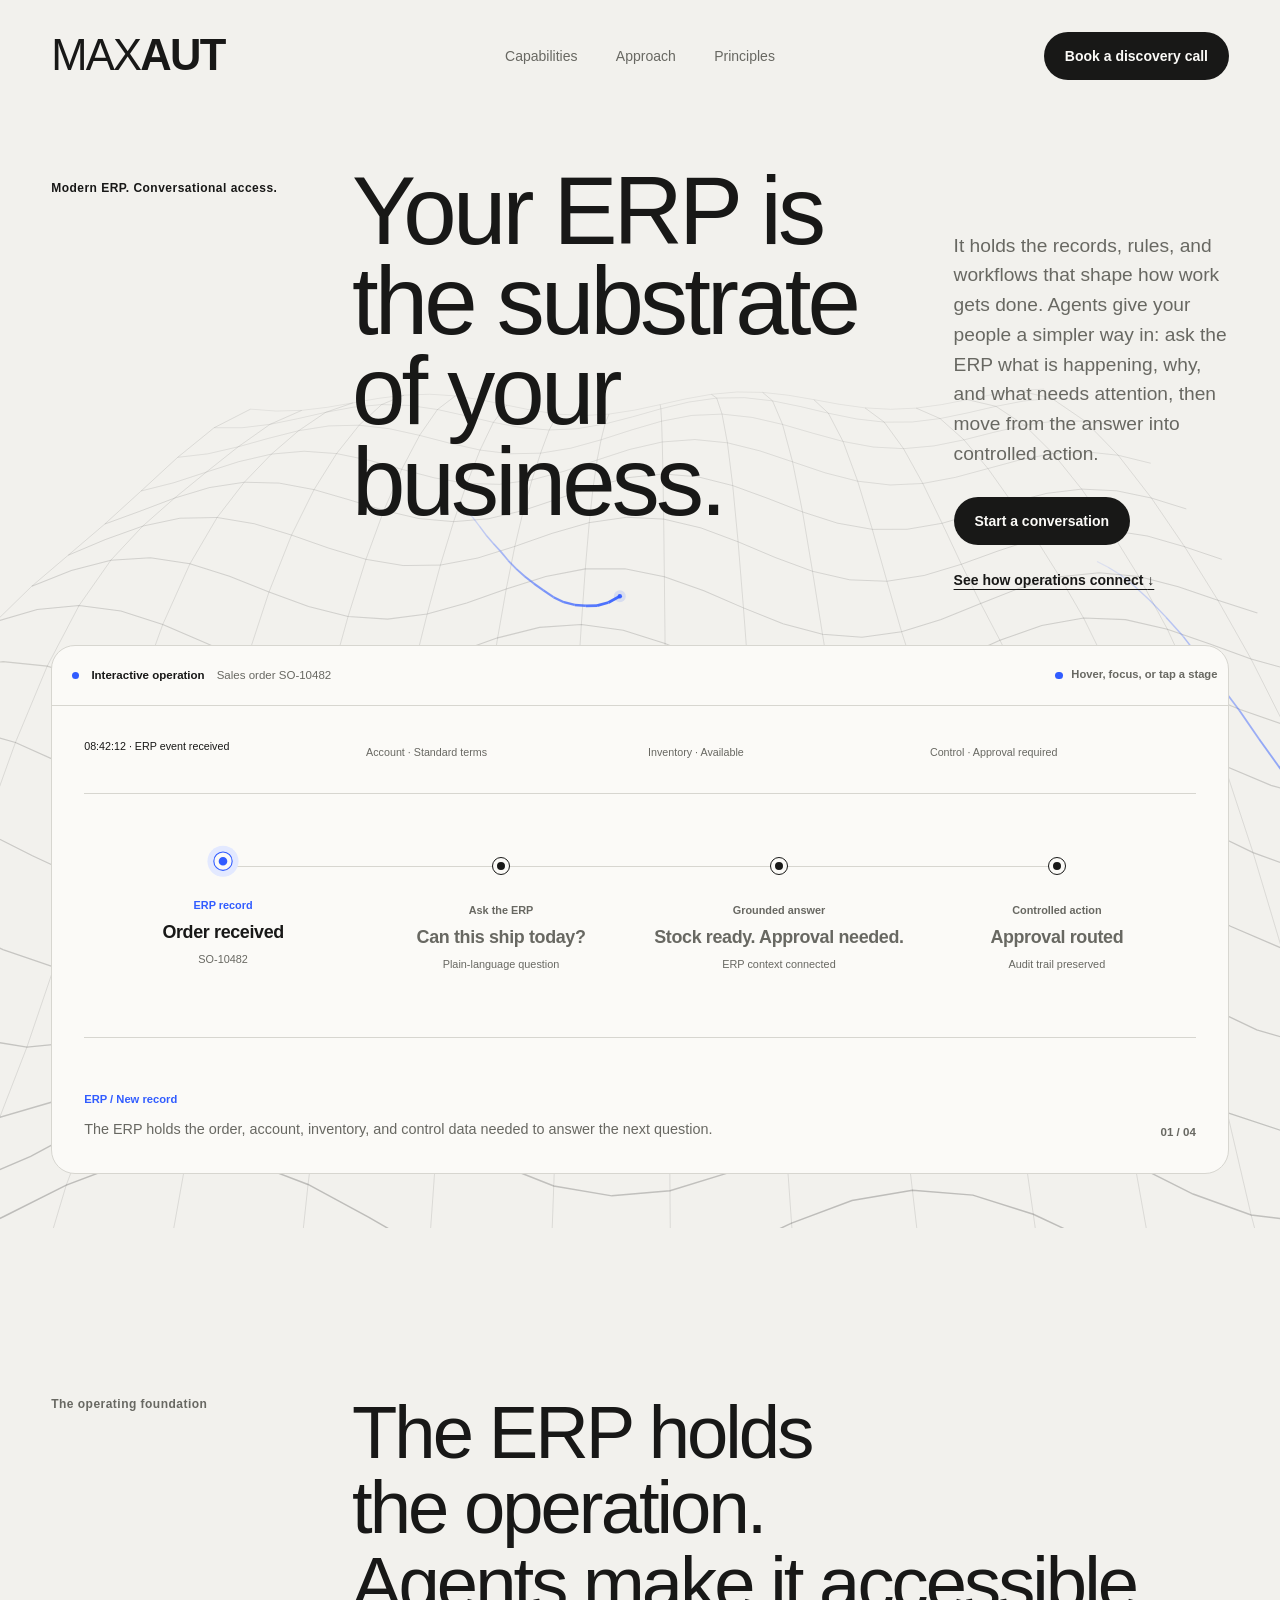
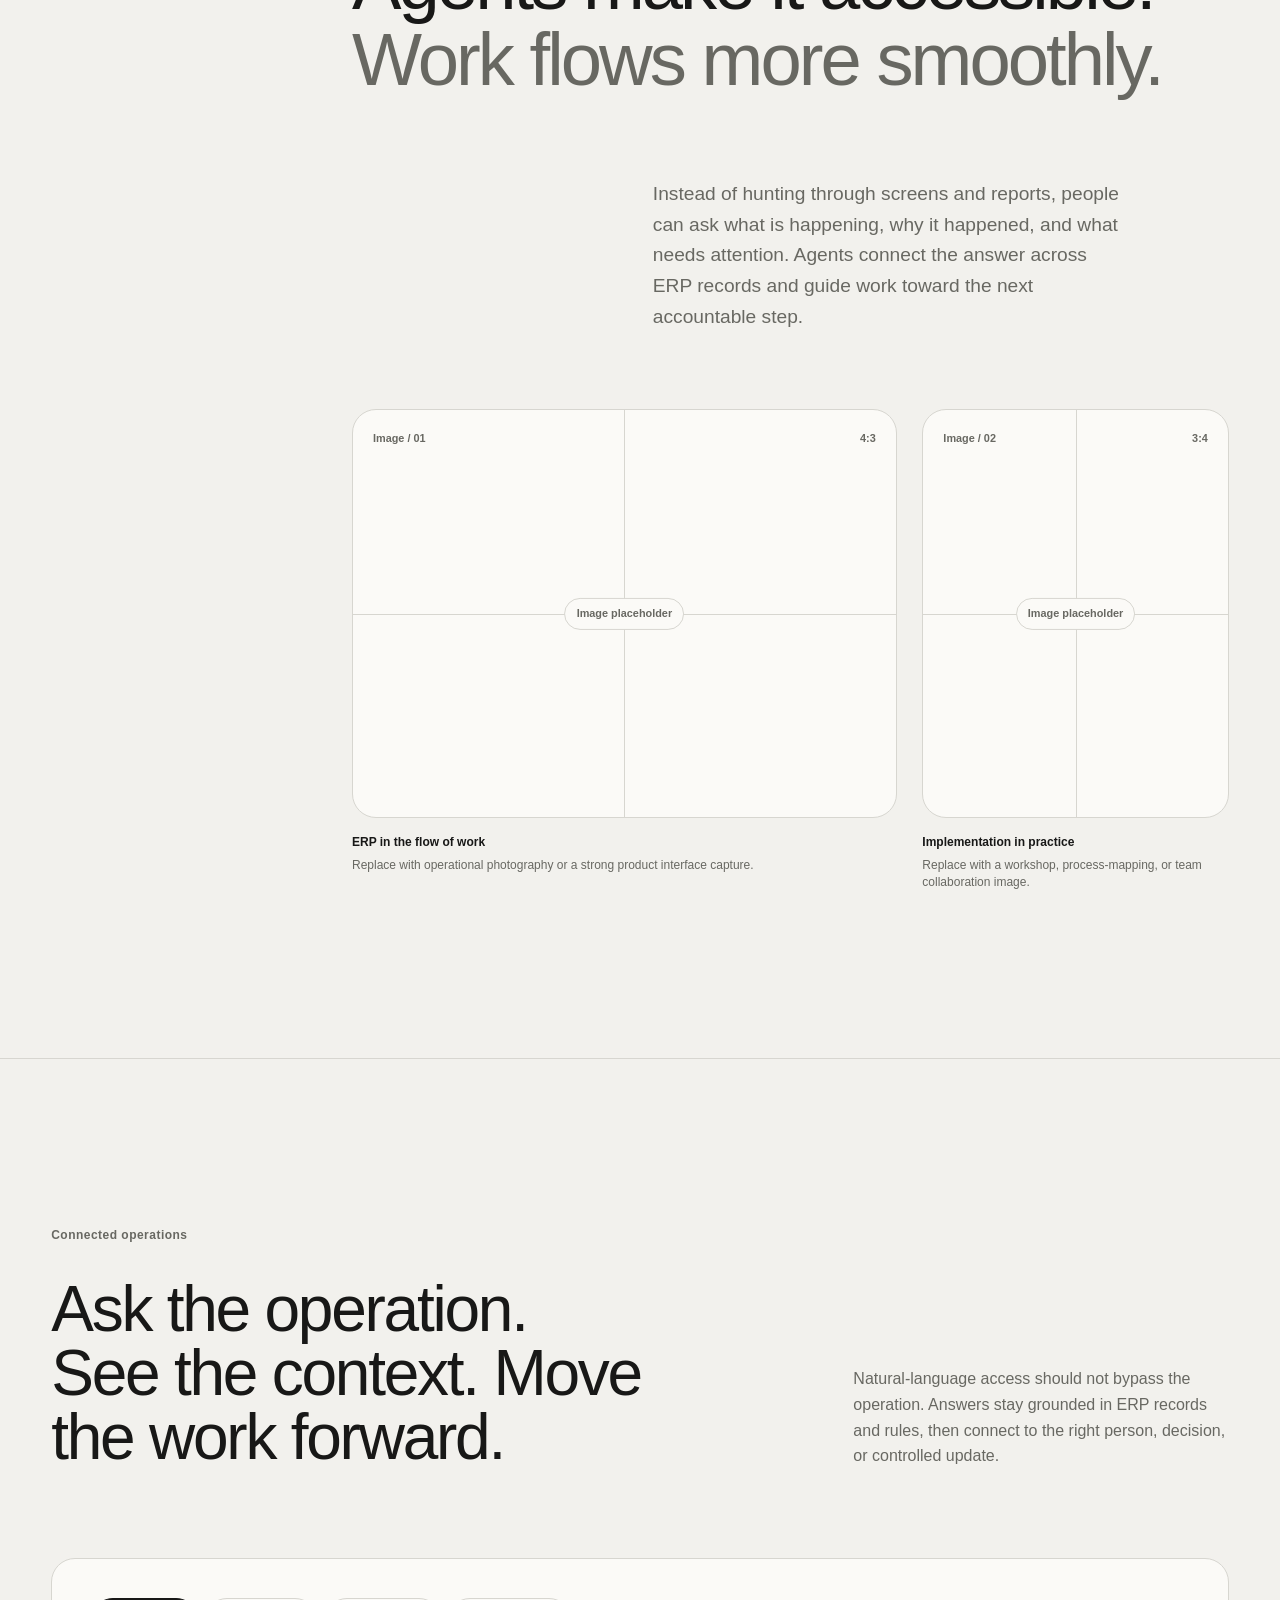
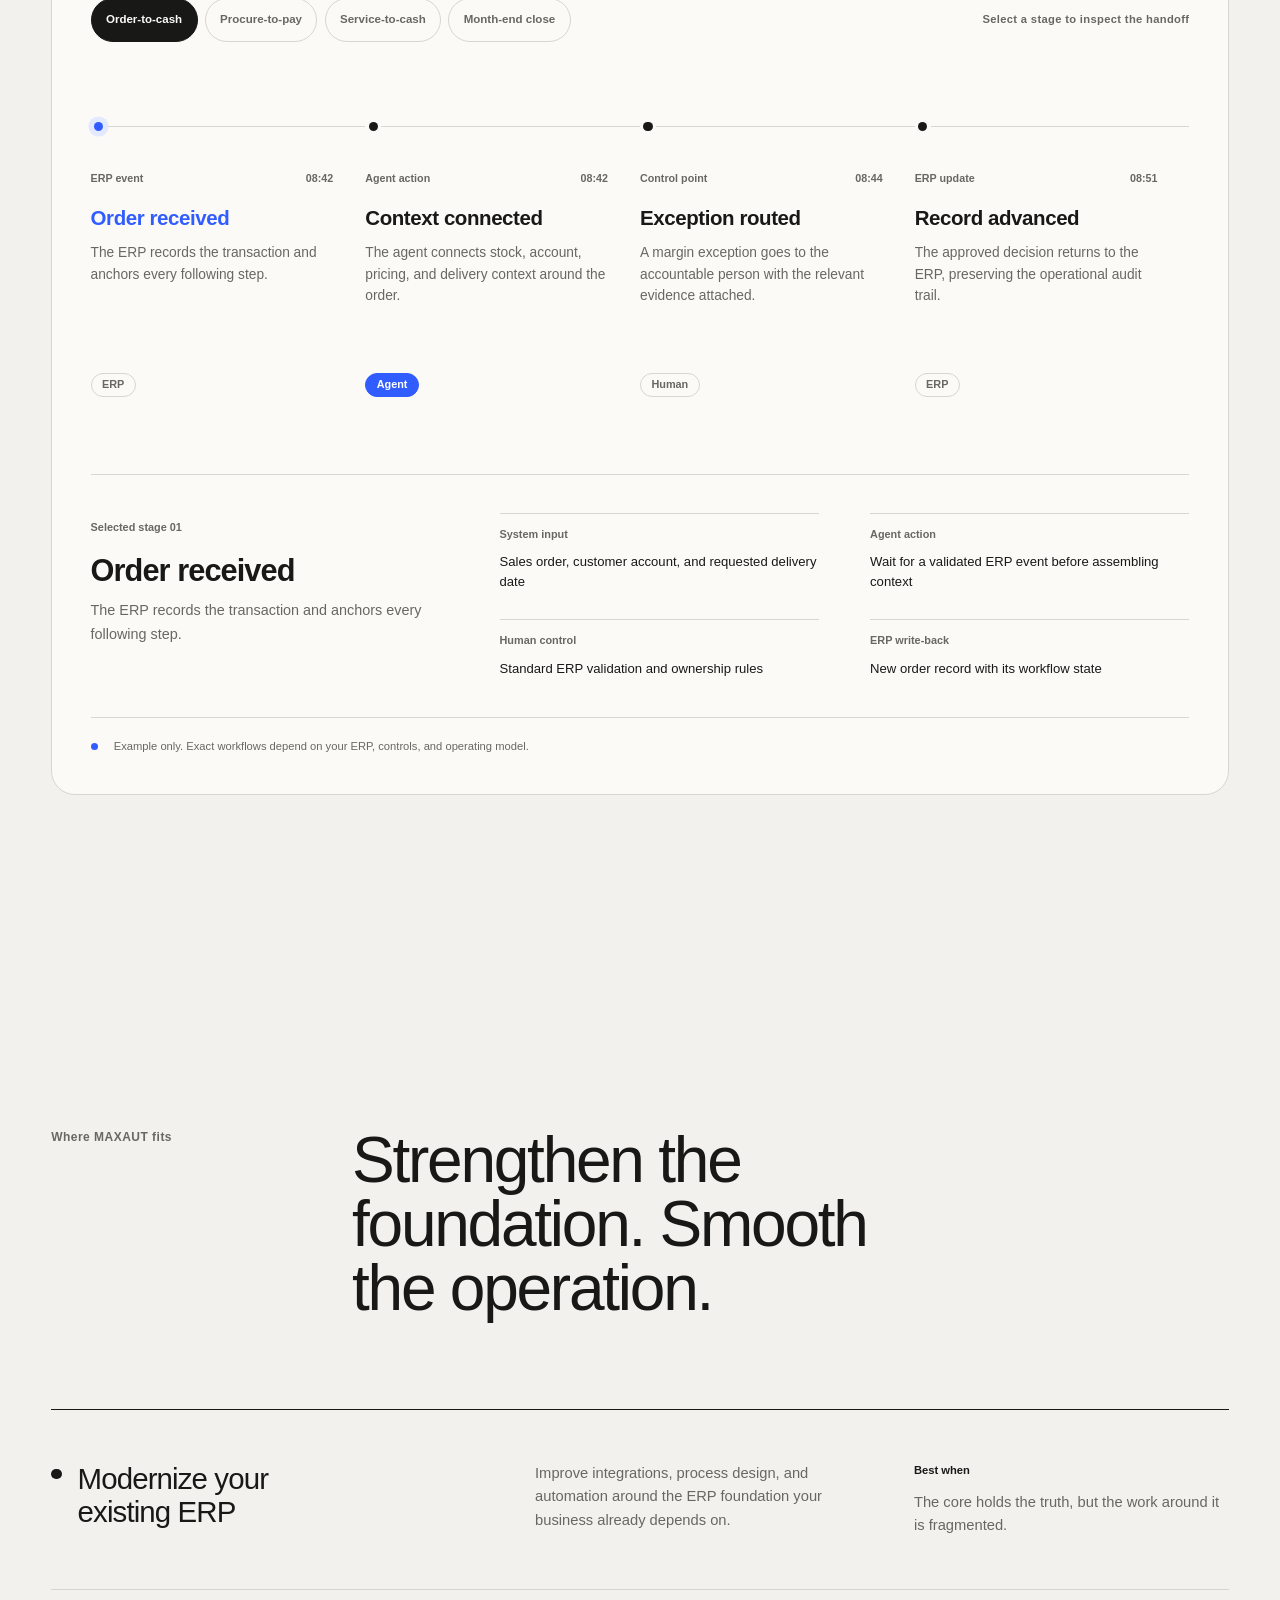
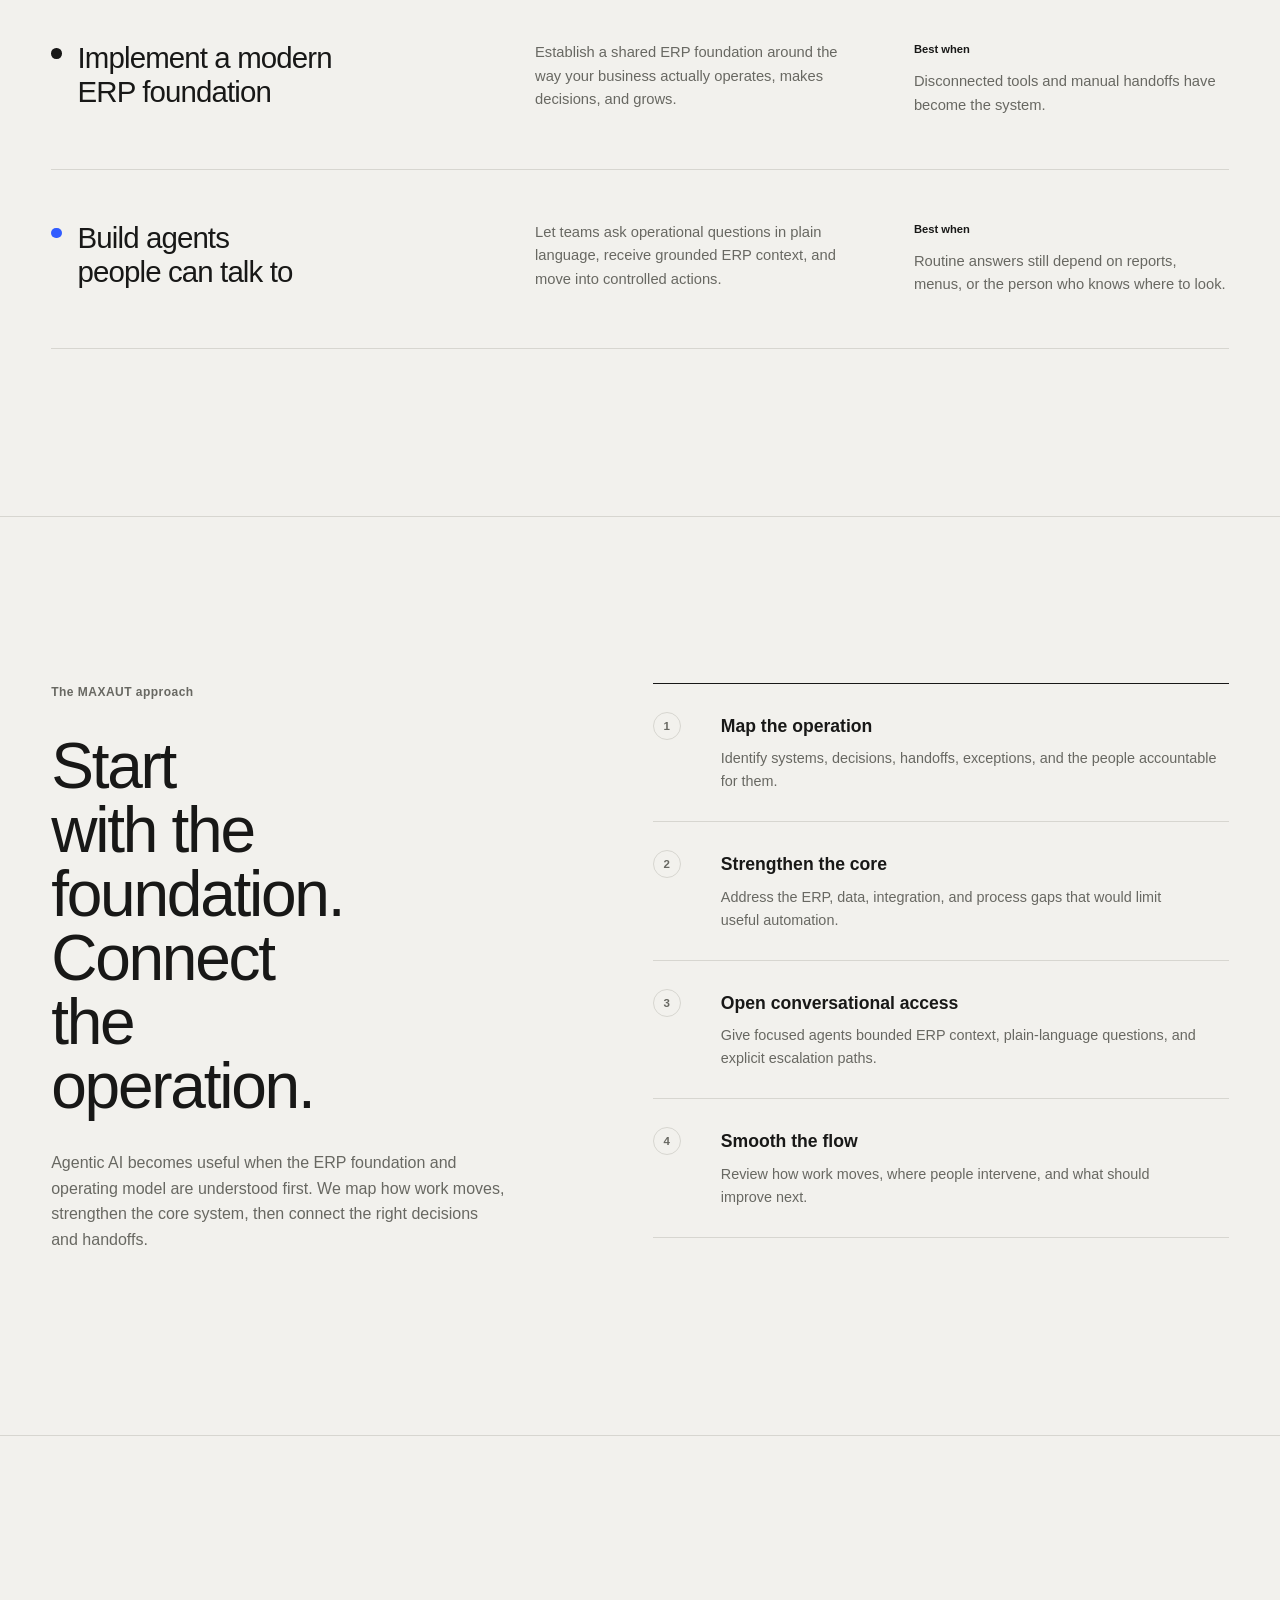
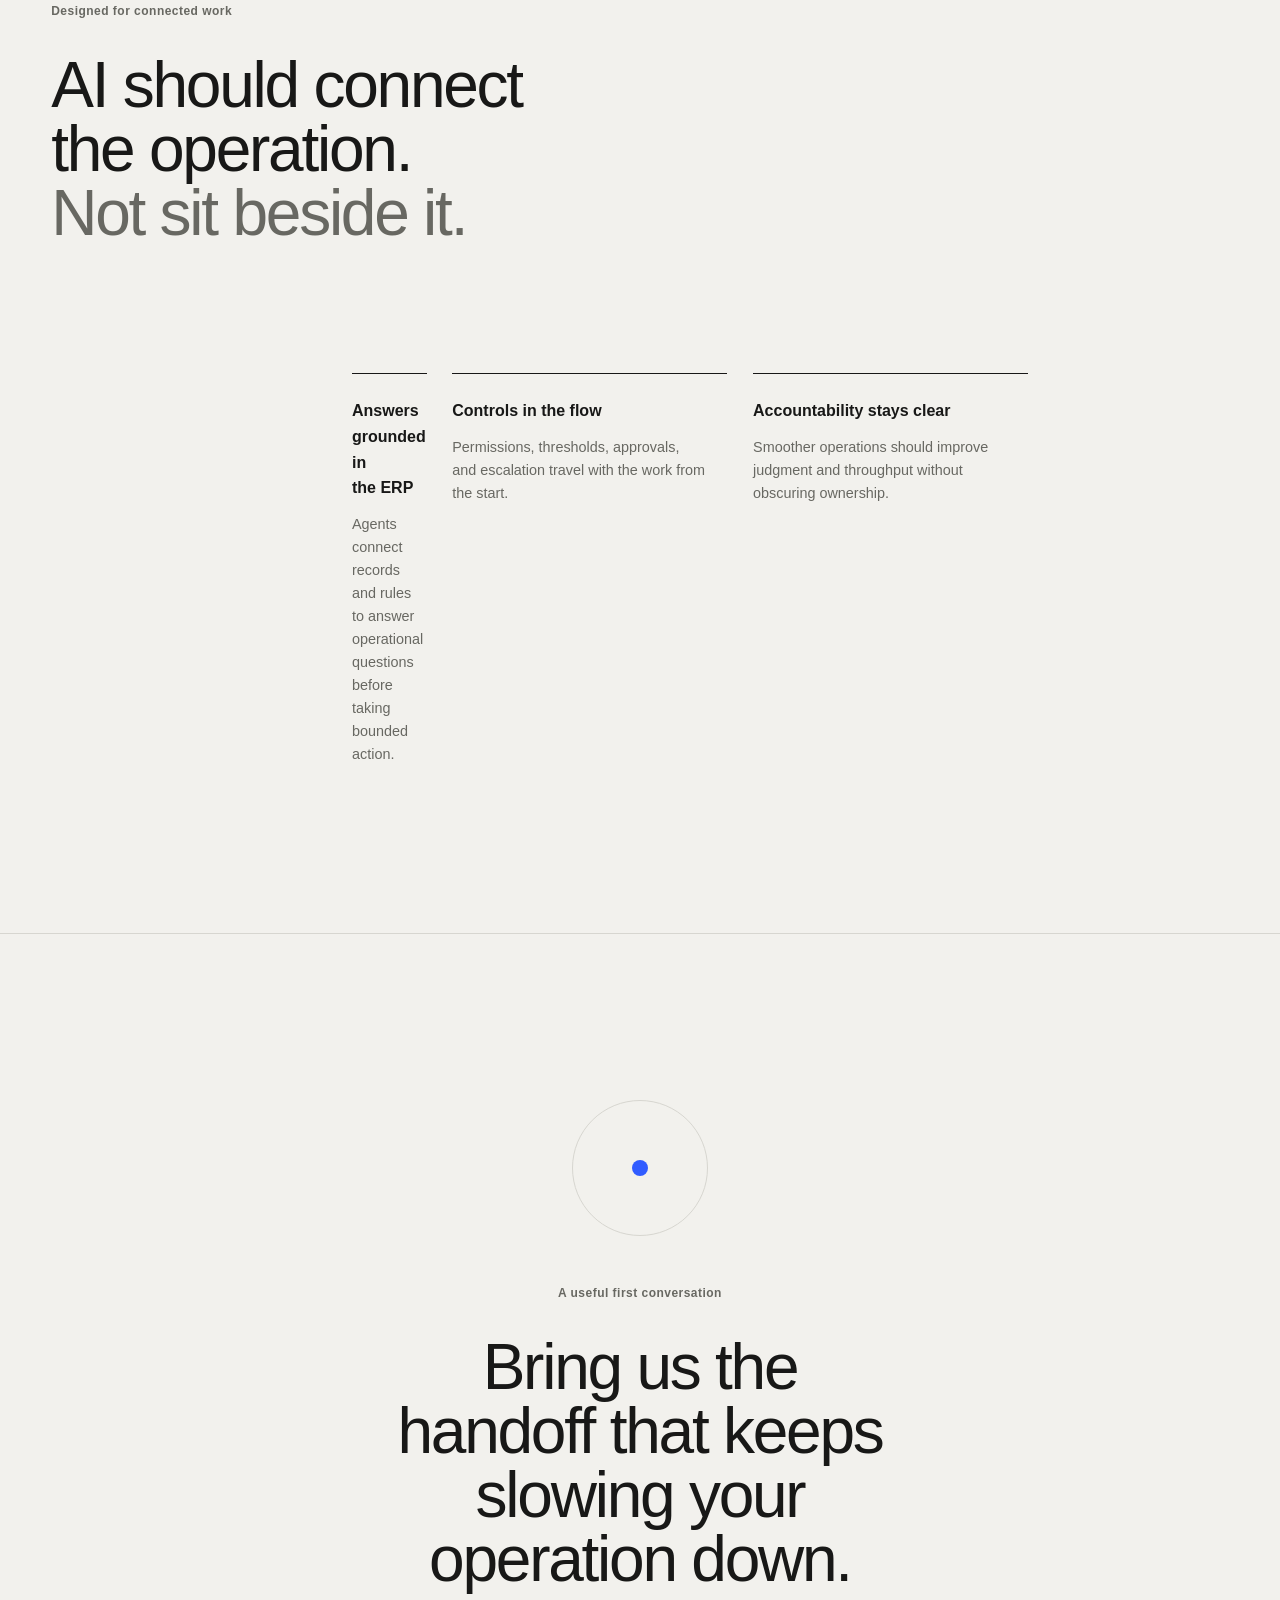
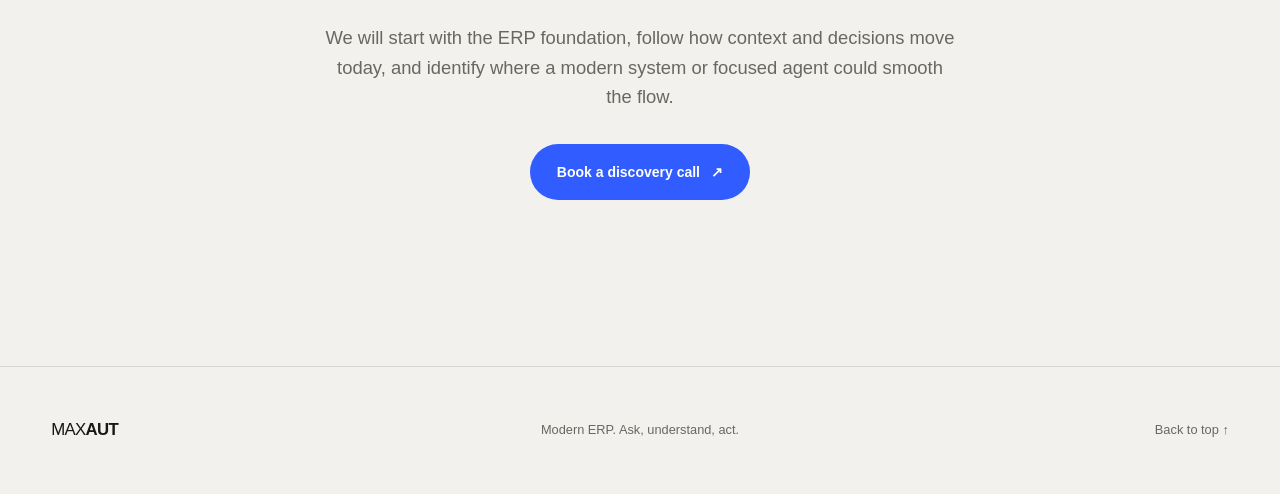
==== index.html @ 52d50121 "First parse at webpage" ====
<!DOCTYPE html>
<html lang="en">
<head>
  <meta charset="utf-8">
  <meta name="viewport" content="width=device-width, initial-scale=1">
  <meta name="description" content="MAXAUT helps SMEs strengthen ERP foundations and use agentic AI to ask questions, access grounded information, and smooth operational handoffs.">
  <meta name="theme-color" content="#f2f1ed">
  <title>MAXAUT | ERP for the agentic age</title>
  <link rel="icon" href="favicon.svg" type="image/svg+xml">
  <link rel="stylesheet" href="styles.css">
  <script src="interactions.js" defer></script>
</head>
<body>
  <!--
    THESIS: ERP is how the business operates; agentic AI connects its records, rules, decisions, and handoffs.
    OWN-WORLD: Matte off-white, soft black, precise rules, and one cobalt signal moving through operational diagrams.
    STORY: MAXAUT strengthens the ERP core, connects operational context with controlled agents, smooths the flow of work, and invites a discovery conversation.
    FIRST VIEWPORT: A direct promise leads into one live order moving from ERP event through agent context, human control, and ERP update.
    FORM: A living operational ledger carries the narrative from proposition to workflow to action; direction seed 5cddfe61.
  -->
  <a class="skip-link" href="#main">Skip to content</a>

  <header class="site-header">
    <a class="wordmark" href="#top" aria-label="MAXAUT home">
      <span>MAX</span><strong>AUT</strong>
    </a>
    <nav class="primary-nav" aria-label="Primary navigation">
      <a href="#capabilities">Capabilities</a>
      <a href="#approach">Approach</a>
      <a href="#principles">Principles</a>
    </nav>
    <a class="button button-dark header-action" href="#contact">Book a discovery call</a>
  </header>

  <main id="main">
    <section class="hero" id="top" aria-labelledby="hero-title">
      <canvas class="hero-waves" data-hero-waves aria-hidden="true"></canvas>
      <div class="hero-copy">
        <p class="hero-context">Modern ERP. Conversational access.</p>
        <h1 id="hero-title">Your ERP is the substrate of your business.</h1>
        <div class="hero-intro">
          <p>It holds the records, rules, and workflows that shape how work gets done. Agents give your people a simpler way in: ask the ERP what is happening, why, and what needs attention, then move from the answer into controlled action.</p>
          <div class="hero-actions">
            <a class="button button-dark" href="#contact">Start a conversation</a>
            <a class="text-link" href="#workflow">See how operations connect <span aria-hidden="true">↓</span></a>
          </div>
        </div>
      </div>

      <div class="operations-demo" data-operations-demo data-active-step="0" role="group" aria-label="Interactive order-to-cash operation">
        <div class="demo-toolbar">
          <div class="demo-identity">
            <span class="live-dot" aria-hidden="true"></span>
            <strong>Interactive operation</strong>
            <span>Sales order SO-10482</span>
          </div>
          <span class="demo-hint"><i aria-hidden="true"></i> Hover, focus, or tap a stage</span>
        </div>

        <div class="demo-field">
          <div class="data-ribbon" aria-hidden="true">
            <span>08:42:12 · ERP event received</span>
            <span>Account · Standard terms</span>
            <span>Inventory · Available</span>
            <span>Control · Approval required</span>
          </div>

          <div class="demo-path">
            <div class="demo-progress-track" aria-hidden="true"><span></span></div>
            <ol class="demo-steps">
              <li class="demo-step is-current" data-demo-step="0">
                <button class="demo-step-button" type="button" data-demo-target="0" aria-pressed="true">
                  <span class="demo-node" aria-hidden="true"></span>
                  <span class="demo-step-copy">
                    <span>ERP record</span>
                    <strong>Order received</strong>
                    <small>SO-10482</small>
                  </span>
                </button>
              </li>
              <li class="demo-step" data-demo-step="1">
                <button class="demo-step-button" type="button" data-demo-target="1" aria-pressed="false">
                  <span class="demo-node" aria-hidden="true"></span>
                  <span class="demo-step-copy">
                    <span>Ask the ERP</span>
                    <strong>Can this ship today?</strong>
                    <small>Plain-language question</small>
                  </span>
                </button>
              </li>
              <li class="demo-step" data-demo-step="2">
                <button class="demo-step-button" type="button" data-demo-target="2" aria-pressed="false">
                  <span class="demo-node" aria-hidden="true"></span>
                  <span class="demo-step-copy">
                    <span>Grounded answer</span>
                    <strong>Stock ready. Approval needed.</strong>
                    <small>ERP context connected</small>
                  </span>
                </button>
              </li>
              <li class="demo-step" data-demo-step="3">
                <button class="demo-step-button" type="button" data-demo-target="3" aria-pressed="false">
                  <span class="demo-node" aria-hidden="true"></span>
                  <span class="demo-step-copy">
                    <span>Controlled action</span>
                    <strong>Approval routed</strong>
                    <small>Audit trail preserved</small>
                  </span>
                </button>
              </li>
            </ol>
          </div>

          <div class="demo-readout" aria-live="off">
            <div>
              <span class="demo-readout-status" data-demo-status>ERP / New record</span>
              <p data-demo-message>The ERP holds the order, account, inventory, and control data needed to answer the next question.</p>
            </div>
            <span class="demo-sequence" data-demo-sequence>01 / 04</span>
          </div>
        </div>
      </div>
    </section>

    <section class="truth-statement" aria-labelledby="truth-title">
      <p class="section-label">The operating foundation</p>
      <h2 id="truth-title">The ERP holds the operation.<br>Agents make it accessible.<br><span>Work flows more smoothly.</span></h2>
      <p>Instead of hunting through screens and reports, people can ask what is happening, why it happened, and what needs attention. Agents connect the answer across ERP records and guide work toward the next accountable step.</p>
    </section>

    <section class="media-section" aria-label="Planned MAXAUT imagery">
      <div class="media-grid">
        <figure class="media-placeholder media-placeholder-wide">
          <div class="placeholder-canvas" role="img" aria-label="Placeholder for photography showing ERP in the flow of work">
            <span class="placeholder-id">Image / 01</span>
            <span class="placeholder-ratio">4:3</span>
            <span class="placeholder-axis" aria-hidden="true"></span>
            <span class="placeholder-center">Image placeholder</span>
          </div>
          <figcaption>
            <strong>ERP in the flow of work</strong>
            <span>Replace with operational photography or a strong product interface capture.</span>
          </figcaption>
        </figure>

        <figure class="media-placeholder media-placeholder-portrait">
          <div class="placeholder-canvas" role="img" aria-label="Placeholder for photography showing a MAXAUT implementation workshop">
            <span class="placeholder-id">Image / 02</span>
            <span class="placeholder-ratio">3:4</span>
            <span class="placeholder-axis" aria-hidden="true"></span>
            <span class="placeholder-center">Image placeholder</span>
          </div>
          <figcaption>
            <strong>Implementation in practice</strong>
            <span>Replace with a workshop, process-mapping, or team collaboration image.</span>
          </figcaption>
        </figure>
      </div>
    </section>

    <section class="workflow-section" id="workflow" aria-labelledby="workflow-title">
      <div class="section-heading split-heading">
        <div>
          <p class="section-label">Connected operations</p>
          <h2 id="workflow-title">Ask the operation. See the context. Move the work forward.</h2>
        </div>
        <p>Natural-language access should not bypass the operation. Answers stay grounded in ERP records and rules, then connect to the right person, decision, or controlled update.</p>
      </div>

      <div class="workflow-board" data-workflow-explorer data-active-step="0">
        <div class="workflow-toolbar">
          <div class="workflow-choice">
            <strong class="workflow-static-title" data-workflow-static-title>Order-to-cash</strong>
            <div class="workflow-tabs" role="tablist" aria-label="Choose a business workflow" data-workflow-tabs hidden>
              <button id="workflow-tab-order" class="workflow-tab" type="button" role="tab" aria-selected="true" aria-controls="workflow-panel" tabindex="0" data-workflow-key="order">Order-to-cash</button>
              <button id="workflow-tab-procure" class="workflow-tab" type="button" role="tab" aria-selected="false" aria-controls="workflow-panel" tabindex="-1" data-workflow-key="procure">Procure-to-pay</button>
              <button id="workflow-tab-service" class="workflow-tab" type="button" role="tab" aria-selected="false" aria-controls="workflow-panel" tabindex="-1" data-workflow-key="service">Service-to-cash</button>
              <button id="workflow-tab-close" class="workflow-tab" type="button" role="tab" aria-selected="false" aria-controls="workflow-panel" tabindex="-1" data-workflow-key="close">Month-end close</button>
            </div>
          </div>
          <span class="workflow-mode">Select a stage to inspect the handoff</span>
        </div>

        <div id="workflow-panel" role="tabpanel" aria-labelledby="workflow-tab-order" data-workflow-panel>
          <ol class="workflow">
            <li class="is-current" data-workflow-step-item>
              <button class="workflow-step" type="button" data-workflow-step="0" aria-pressed="true" disabled>
                <span class="workflow-marker" aria-hidden="true"><span></span></span>
                <span class="workflow-meta"><span data-step-kind>ERP event</span><time data-step-time>08:42</time></span>
                <strong data-step-title>Order received</strong>
                <span class="workflow-summary" data-step-summary>The ERP records the transaction and anchors every following step.</span>
                <span class="workflow-owner" data-step-owner>ERP</span>
              </button>
            </li>
            <li data-workflow-step-item>
              <button class="workflow-step" type="button" data-workflow-step="1" aria-pressed="false" disabled>
                <span class="workflow-marker" aria-hidden="true"><span></span></span>
                <span class="workflow-meta"><span data-step-kind>Agent action</span><time data-step-time>08:42</time></span>
                <strong data-step-title>Context connected</strong>
                <span class="workflow-summary" data-step-summary>The agent connects stock, account, pricing, and delivery context around the order.</span>
                <span class="workflow-owner owner-blue" data-step-owner>Agent</span>
              </button>
            </li>
            <li data-workflow-step-item>
              <button class="workflow-step" type="button" data-workflow-step="2" aria-pressed="false" disabled>
                <span class="workflow-marker" aria-hidden="true"><span></span></span>
                <span class="workflow-meta"><span data-step-kind>Control point</span><time data-step-time>08:44</time></span>
                <strong data-step-title>Exception routed</strong>
                <span class="workflow-summary" data-step-summary>A margin exception goes to the accountable person with the relevant evidence attached.</span>
                <span class="workflow-owner" data-step-owner>Human</span>
              </button>
            </li>
            <li data-workflow-step-item>
              <button class="workflow-step" type="button" data-workflow-step="3" aria-pressed="false" disabled>
                <span class="workflow-marker" aria-hidden="true"><span></span></span>
                <span class="workflow-meta"><span data-step-kind>ERP update</span><time data-step-time>08:51</time></span>
                <strong data-step-title>Record advanced</strong>
                <span class="workflow-summary" data-step-summary>The approved decision returns to the ERP, preserving the operational audit trail.</span>
                <span class="workflow-owner" data-step-owner>ERP</span>
              </button>
            </li>
          </ol>

          <div class="workflow-detail" data-workflow-detail aria-live="polite">
            <div class="workflow-detail-intro">
              <span data-detail-index>Selected stage 01</span>
              <h3 data-detail-title>Order received</h3>
              <p data-detail-summary>The ERP records the transaction and establishes the source data for the flow.</p>
            </div>
            <dl class="workflow-detail-grid">
              <div><dt>System input</dt><dd data-detail-input>Sales order, customer account, and requested delivery date</dd></div>
              <div><dt>Agent action</dt><dd data-detail-agent>Wait for a validated ERP event before assembling context</dd></div>
              <div><dt>Human control</dt><dd data-detail-control>Standard ERP validation and ownership rules</dd></div>
              <div><dt>ERP write-back</dt><dd data-detail-writeback>New order record with its workflow state</dd></div>
            </dl>
          </div>
        </div>

        <div class="workflow-caption">
          <span class="live-dot" aria-hidden="true"></span>
          Example only. Exact workflows depend on your ERP, controls, and operating model.
        </div>
      </div>
    </section>

    <section class="capabilities-section" id="capabilities" aria-labelledby="capabilities-title">
      <div class="section-heading capability-heading">
        <p class="section-label">Where MAXAUT fits</p>
        <h2 id="capabilities-title">Strengthen the foundation. Smooth the operation.</h2>
      </div>

      <div class="capability-list">
        <article class="capability">
          <div class="capability-title">
            <span class="capability-mark" aria-hidden="true"></span>
            <h3>Modernize your existing ERP</h3>
          </div>
          <p>Improve integrations, process design, and automation around the ERP foundation your business already depends on.</p>
          <div class="capability-outcome">
            <span>Best when</span>
            <strong>The core holds the truth, but the work around it is fragmented.</strong>
          </div>
        </article>

        <article class="capability">
          <div class="capability-title">
            <span class="capability-mark" aria-hidden="true"></span>
            <h3>Implement a modern ERP foundation</h3>
          </div>
          <p>Establish a shared ERP foundation around the way your business actually operates, makes decisions, and grows.</p>
          <div class="capability-outcome">
            <span>Best when</span>
            <strong>Disconnected tools and manual handoffs have become the system.</strong>
          </div>
        </article>

        <article class="capability">
          <div class="capability-title">
            <span class="capability-mark capability-mark-blue" aria-hidden="true"></span>
            <h3>Build agents people can talk to</h3>
          </div>
          <p>Let teams ask operational questions in plain language, receive grounded ERP context, and move into controlled actions.</p>
          <div class="capability-outcome">
            <span>Best when</span>
            <strong>Routine answers still depend on reports, menus, or the person who knows where to look.</strong>
          </div>
        </article>
      </div>
    </section>

    <section class="approach-section" id="approach" aria-labelledby="approach-title">
      <div class="approach-intro">
        <p class="section-label">The MAXAUT approach</p>
        <h2 id="approach-title">Start with the foundation. Connect the operation.</h2>
        <p>Agentic AI becomes useful when the ERP foundation and operating model are understood first. We map how work moves, strengthen the core system, then connect the right decisions and handoffs.</p>
      </div>

      <ol class="approach-steps">
        <li>
          <span class="step-number">1</span>
          <div><h3>Map the operation</h3><p>Identify systems, decisions, handoffs, exceptions, and the people accountable for them.</p></div>
        </li>
        <li>
          <span class="step-number">2</span>
          <div><h3>Strengthen the core</h3><p>Address the ERP, data, integration, and process gaps that would limit useful automation.</p></div>
        </li>
        <li>
          <span class="step-number">3</span>
          <div><h3>Open conversational access</h3><p>Give focused agents bounded ERP context, plain-language questions, and explicit escalation paths.</p></div>
        </li>
        <li>
          <span class="step-number">4</span>
          <div><h3>Smooth the flow</h3><p>Review how work moves, where people intervene, and what should improve next.</p></div>
        </li>
      </ol>
    </section>

    <section class="principles-section" id="principles" aria-labelledby="principles-title">
      <p class="section-label">Designed for connected work</p>
      <h2 id="principles-title">AI should connect the operation.<br><span>Not sit beside it.</span></h2>
      <div class="principle-row">
        <article>
          <h3>Answers grounded in the ERP</h3>
          <p>Agents connect records and rules to answer operational questions before taking bounded action.</p>
        </article>
        <article>
          <h3>Controls in the flow</h3>
          <p>Permissions, thresholds, approvals, and escalation travel with the work from the start.</p>
        </article>
        <article>
          <h3>Accountability stays clear</h3>
          <p>Smoother operations should improve judgment and throughput without obscuring ownership.</p>
        </article>
      </div>
    </section>

    <section class="contact-section" id="contact" aria-labelledby="contact-title">
      <div class="contact-signal" aria-hidden="true"><span></span></div>
      <p class="section-label">A useful first conversation</p>
      <h2 id="contact-title">Bring us the handoff that keeps slowing your operation down.</h2>
      <p>We will start with the ERP foundation, follow how context and decisions move today, and identify where a modern system or focused agent could smooth the flow.</p>
      <!-- Replace this placeholder with MAXAUT's confirmed scheduling URL before launch. -->
      <a class="button button-signal" href="mailto:hello@maxaut.example?subject=MAXAUT%20discovery%20call">Book a discovery call <span aria-hidden="true">↗</span></a>
    </section>
  </main>

  <footer class="site-footer">
    <a class="wordmark" href="#top" aria-label="MAXAUT, back to top"><span>MAX</span><strong>AUT</strong></a>
    <p>Modern ERP. Ask, understand, act.</p>
    <a href="#top">Back to top <span aria-hidden="true">↑</span></a>
  </footer>
</body>
</html>
---- styles.css ----
:root {
  color-scheme: light;
  --paper: #f2f1ed;
  --surface: #fbfaf7;
  --ink: #181817;
  --quiet-ink: #686862;
  --rule: #d7d6d0;
  --blue: #315cff;
  --blue-dark: #173cc8;
  --blue-soft: #e3e9ff;
  --page-gutter: clamp(1.25rem, 4vw, 4rem);
  --section-space: clamp(6rem, 13vw, 12rem);
  --container: 90rem;
  --panel-radius: 1.5rem;
  --ease-out: cubic-bezier(.16, 1, .3, 1);
}

*,
*::before,
*::after {
  box-sizing: border-box;
}

[hidden] {
  display: none !important;
}

html {
  scroll-behavior: smooth;
  background: var(--paper);
}

body {
  margin: 0;
  background: var(--paper);
  color: var(--ink);
  font-family: -apple-system, BlinkMacSystemFont, "Segoe UI", "Helvetica Neue", Arial, sans-serif;
  font-size: 1rem;
  line-height: 1.6;
  text-rendering: optimizeLegibility;
  -webkit-font-smoothing: antialiased;
}

a {
  color: inherit;
}

button,
a {
  -webkit-tap-highlight-color: transparent;
}

h1,
h2,
h3,
p {
  margin-top: 0;
}

h1,
h2,
h3 {
  text-wrap: balance;
}

p {
  text-wrap: pretty;
}

.skip-link {
  position: fixed;
  top: 0.75rem;
  left: 0.75rem;
  z-index: 100;
  padding: 0.75rem 1rem;
  border-radius: 999px;
  background: var(--ink);
  color: var(--surface);
  font-weight: 700;
  text-decoration: none;
  transform: translateY(-180%);
  transition: transform 180ms var(--ease-out);
}

.skip-link:focus {
  transform: translateY(0);
}

:focus-visible {
  outline: 3px solid var(--blue);
  outline-offset: 4px;
}

.site-header,
.site-footer,
main > section {
  width: min(100%, var(--container));
  margin-inline: auto;
  padding-inline: var(--page-gutter);
}

.site-header {
  min-height: 7rem;
  display: grid;
  grid-template-columns: 1fr auto 1fr;
  align-items: center;
  gap: 2rem;
}

.wordmark {
  width: max-content;
  display: inline-flex;
  align-items: baseline;
  font-size: 1.05rem;
  font-weight: 450;
  letter-spacing: -0.04em;
  line-height: 1;
  text-decoration: none;
}

.wordmark strong {
  font-weight: 780;
}

.site-header .wordmark {
  font-size: clamp(2.1rem, 3.4vw, 3.1rem);
}

.primary-nav {
  display: flex;
  gap: clamp(1.5rem, 3vw, 2.75rem);
  font-size: 0.875rem;
}

.primary-nav a,
.site-footer > a:last-child {
  color: var(--quiet-ink);
  text-decoration: none;
  transition: color 160ms ease;
}

.primary-nav a:hover,
.site-footer > a:last-child:hover {
  color: var(--ink);
}

.header-action {
  justify-self: end;
}

.button {
  display: inline-flex;
  width: max-content;
  min-height: 3rem;
  align-items: center;
  justify-content: center;
  gap: 0.7rem;
  padding: 0.75rem 1.3rem;
  border-radius: 999px;
  font-size: 0.875rem;
  font-weight: 650;
  line-height: 1;
  text-decoration: none;
  transition: background-color 180ms ease, color 180ms ease, transform 300ms var(--ease-out);
}

.button-dark {
  background: var(--ink);
  color: var(--surface);
}

.button-dark:hover {
  background: #353532;
}

.button-signal {
  min-height: 3.5rem;
  padding-inline: 1.65rem;
  background: var(--blue);
  color: #fff;
}

.button-signal:hover {
  background: var(--blue-dark);
}

.hero {
  position: relative;
  isolation: isolate;
  min-height: calc(100svh - 7rem);
  padding-top: clamp(3rem, 6vh, 5rem);
  padding-bottom: clamp(2rem, 6vh, 5rem);
  display: flex;
  flex-direction: column;
  justify-content: space-between;
  gap: clamp(3rem, 6vh, 5rem);
  overflow: visible;
}

.hero-waves {
  position: absolute;
  z-index: 0;
  top: 0;
  bottom: 0;
  left: 50%;
  width: 100vw;
  height: 100%;
  pointer-events: none;
  transform: translateX(-50%);
}

.hero-copy,
.operations-demo {
  position: relative;
  z-index: 1;
}

.hero-copy {
  display: grid;
  grid-template-columns: repeat(12, 1fr);
  column-gap: clamp(1rem, 2vw, 2rem);
}

.hero-context,
.section-label {
  font-size: 0.75rem;
  font-weight: 680;
  letter-spacing: 0.04em;
}

.hero-context {
  grid-column: 1 / 4;
  padding-top: 0.8rem;
}

.hero h1 {
  grid-column: 4 / 10;
  max-width: 11ch;
  margin-bottom: clamp(2rem, 5vw, 4rem);
  font-size: clamp(3.25rem, 8.5vw, 6rem);
  font-weight: 520;
  letter-spacing: -0.04em;
  line-height: 0.94;
}

.hero-intro {
  grid-column: 10 / -1;
  align-self: end;
}

.hero-intro > p {
  max-width: 39rem;
  margin-bottom: 1.75rem;
  color: var(--quiet-ink);
  font-size: clamp(1.05rem, 1.5vw, 1.25rem);
  line-height: 1.55;
}

.hero-actions {
  display: flex;
  align-items: center;
  gap: 1.5rem;
  flex-wrap: wrap;
}

.text-link {
  font-size: 0.875rem;
  font-weight: 620;
  text-underline-offset: 0.25rem;
  text-decoration-thickness: 1px;
}

.operations-demo {
  --demo-progress: 0;
  overflow: hidden;
  border: 1px solid var(--rule);
  border-radius: var(--panel-radius);
  background: var(--surface);
}

.operations-demo[data-active-step="1"] { --demo-progress: 0.333; }
.operations-demo[data-active-step="2"] { --demo-progress: 0.666; }
.operations-demo[data-active-step="3"] { --demo-progress: 1; }

.demo-toolbar {
  min-height: 3.75rem;
  display: flex;
  align-items: center;
  justify-content: space-between;
  gap: 1rem;
  padding: 0.55rem 0.65rem 0.55rem 1.25rem;
  border-bottom: 1px solid var(--rule);
}

.demo-identity {
  display: flex;
  align-items: center;
  gap: 0.75rem;
}

.demo-identity {
  min-width: 0;
  font-size: 0.72rem;
}

.demo-identity strong {
  font-weight: 680;
}

.demo-identity > span:last-child {
  overflow: hidden;
  color: var(--quiet-ink);
  text-overflow: ellipsis;
  white-space: nowrap;
}

.demo-hint {
  display: inline-flex;
  align-items: center;
  gap: 0.55rem;
  color: var(--quiet-ink);
  font-size: 0.7rem;
  font-weight: 620;
}

.demo-hint i {
  width: 0.45rem;
  height: 0.45rem;
  border-radius: 50%;
  background: var(--blue);
}

.demo-field {
  padding: clamp(1.25rem, 2.5vw, 2.5rem);
}

.data-ribbon {
  display: grid;
  grid-template-columns: repeat(4, 1fr);
  gap: 1rem;
  padding-bottom: clamp(1.5rem, 3vw, 2.5rem);
  border-bottom: 1px solid var(--rule);
  color: var(--quiet-ink);
  font-size: 0.67rem;
  font-variant-numeric: tabular-nums;
}

.data-ribbon span {
  overflow: hidden;
  text-overflow: ellipsis;
  white-space: nowrap;
  transform: translateY(0.35rem);
  transition: color 300ms ease, transform 500ms var(--ease-out);
}

.operations-demo[data-active-step="0"] .data-ribbon span:nth-child(1),
.operations-demo[data-active-step="1"] .data-ribbon span:nth-child(-n+3),
.operations-demo[data-active-step="2"] .data-ribbon span,
.operations-demo[data-active-step="3"] .data-ribbon span {
  color: var(--ink);
  transform: translateY(0);
}

.demo-path {
  position: relative;
  margin-block: clamp(2.75rem, 5vw, 4.5rem);
}

.demo-progress-track {
  position: absolute;
  top: 0.48rem;
  right: 12.5%;
  left: 12.5%;
  height: 1px;
  background: var(--rule);
}

.demo-progress-track span {
  position: absolute;
  inset: -1px 0 auto;
  height: 3px;
  background: var(--blue);
  transform: scaleX(var(--demo-progress));
  transform-origin: left center;
  transition: transform 700ms var(--ease-out);
}

.demo-steps {
  position: relative;
  display: grid;
  grid-template-columns: repeat(4, minmax(0, 1fr));
  margin: 0;
  padding: 0;
  list-style: none;
}

.demo-step {
  min-width: 0;
  text-align: center;
  transition: transform 500ms var(--ease-out);
}

.demo-step-button {
  width: 100%;
  display: block;
  padding: 0;
  border: 0;
  border-radius: 0.65rem;
  background: transparent;
  color: inherit;
  font: inherit;
  text-align: inherit;
  cursor: pointer;
}

.demo-step.is-current {
  transform: translateY(-0.3rem);
}

.demo-node {
  position: relative;
  z-index: 2;
  width: 1rem;
  height: 1rem;
  display: block;
  margin-inline: auto;
  border: 0.25rem solid var(--surface);
  border-radius: 50%;
  background: var(--ink);
  outline: 1px solid var(--ink);
  transition: background-color 220ms ease, box-shadow 350ms ease, transform 450ms var(--ease-out);
}

.demo-step.is-current .demo-node {
  background: var(--blue);
  box-shadow: 0 0 0 0.4rem var(--blue-soft);
  outline-color: var(--blue);
  transform: scale(1.08);
}

.demo-step-copy {
  display: grid;
  gap: 0.45rem;
  margin-top: 1.75rem;
  padding-inline: 0.75rem;
}

.demo-step-copy > span,
.demo-step-copy small {
  color: var(--quiet-ink);
  font-size: 0.68rem;
}

.demo-step-copy > span {
  font-weight: 680;
}

.demo-step-copy strong {
  overflow-wrap: anywhere;
  color: var(--quiet-ink);
  font-size: clamp(0.95rem, 1.4vw, 1.2rem);
  letter-spacing: -0.02em;
  line-height: 1.2;
  transition: color 220ms ease;
}

.demo-step.is-current .demo-step-copy strong {
  color: var(--ink);
}

.demo-step.is-current .demo-step-copy > span {
  color: var(--blue);
}

.demo-readout {
  display: grid;
  grid-template-columns: minmax(0, 1fr) auto;
  gap: 2rem;
  align-items: end;
  min-height: 6.5rem;
  padding-top: 1.5rem;
  border-top: 1px solid var(--rule);
}

.demo-readout-status {
  color: var(--blue);
  font-size: 0.7rem;
  font-weight: 700;
}

.demo-readout p {
  max-width: 55rem;
  margin: 0.45rem 0 0;
  color: var(--quiet-ink);
  font-size: 0.9rem;
}

.demo-sequence {
  color: var(--quiet-ink);
  font-size: 0.72rem;
  font-variant-numeric: tabular-nums;
  font-weight: 680;
}

.truth-statement,
.media-section,
.workflow-section,
.capabilities-section,
.approach-section,
.principles-section,
.contact-section {
  padding-top: var(--section-space);
  padding-bottom: var(--section-space);
}

.truth-statement {
  display: grid;
  grid-template-columns: repeat(12, 1fr);
  gap: clamp(1rem, 2vw, 2rem);
}

.truth-statement {
  padding-bottom: clamp(3rem, 6vw, 6rem);
}

.section-label {
  margin-bottom: 2rem;
  color: var(--quiet-ink);
}

.truth-statement > .section-label {
  grid-column: 1 / 4;
}

.truth-statement h2 {
  grid-column: 4 / -1;
  margin-bottom: 3.5rem;
  font-size: clamp(2.5rem, 5.8vw, 5.25rem);
  font-weight: 510;
  letter-spacing: -0.04em;
  line-height: 1.02;
}

.truth-statement h2 span,
.principles-section h2 span {
  color: var(--quiet-ink);
}

.truth-statement > p:last-child {
  grid-column: 7 / 12;
  max-width: 40rem;
  margin-bottom: 0;
  color: var(--quiet-ink);
  font-size: clamp(1rem, 1.5vw, 1.2rem);
}

.media-section {
  display: grid;
  grid-template-columns: repeat(12, 1fr);
  gap: clamp(1rem, 2vw, 2rem);
  padding-top: 0;
}

.media-grid {
  grid-column: 4 / -1;
  display: grid;
  grid-template-columns: minmax(0, 16fr) minmax(0, 9fr);
  gap: clamp(1rem, 2vw, 2rem);
  align-items: start;
}

.media-placeholder {
  min-width: 0;
  margin: 0;
}

.placeholder-canvas {
  position: relative;
  overflow: hidden;
  border: 1px solid var(--rule);
  border-radius: var(--panel-radius);
  background: var(--surface);
  color: var(--quiet-ink);
}

.media-placeholder-wide .placeholder-canvas {
  aspect-ratio: 4 / 3;
}

.media-placeholder-portrait .placeholder-canvas {
  aspect-ratio: 3 / 4;
}

.placeholder-id,
.placeholder-ratio,
.placeholder-center {
  position: absolute;
  z-index: 2;
  font-size: 0.68rem;
  font-weight: 650;
}

.placeholder-id {
  top: 1.25rem;
  left: 1.25rem;
}

.placeholder-ratio {
  top: 1.25rem;
  right: 1.25rem;
}

.placeholder-center {
  top: 50%;
  left: 50%;
  padding: 0.4rem 0.7rem;
  border: 1px solid var(--rule);
  border-radius: 999px;
  background: var(--surface);
  transform: translate(-50%, -50%);
  white-space: nowrap;
}

.placeholder-axis::before,
.placeholder-axis::after {
  content: "";
  position: absolute;
  background: var(--rule);
}

.placeholder-axis::before {
  top: 50%;
  right: 0;
  left: 0;
  height: 1px;
}

.placeholder-axis::after {
  top: 0;
  bottom: 0;
  left: 50%;
  width: 1px;
}

.media-placeholder figcaption {
  display: grid;
  grid-template-columns: 1fr;
  gap: 0.35rem;
  padding-top: 1rem;
  font-size: 0.75rem;
  line-height: 1.45;
}

.media-placeholder figcaption strong {
  font-weight: 680;
}

.media-placeholder figcaption span {
  max-width: 34rem;
  color: var(--quiet-ink);
}

.workflow-section {
  border-top: 1px solid var(--rule);
}

.section-heading {
  margin-bottom: clamp(3.5rem, 7vw, 6rem);
}

.split-heading {
  display: grid;
  grid-template-columns: repeat(12, 1fr);
  align-items: end;
  gap: clamp(1rem, 2vw, 2rem);
}

.split-heading > div {
  grid-column: 1 / 8;
}

.split-heading h2,
.capability-heading h2,
.approach-intro h2,
.principles-section h2,
.contact-section h2 {
  margin-bottom: 0;
  font-size: clamp(2.5rem, 5vw, 4.5rem);
  font-weight: 520;
  letter-spacing: -0.035em;
  line-height: 1;
}

.split-heading > p {
  grid-column: 9 / -1;
  max-width: 30rem;
  margin-bottom: 0;
  color: var(--quiet-ink);
}

.workflow-board {
  padding: clamp(1.5rem, 3vw, 2.5rem);
  border: 1px solid var(--rule);
  border-radius: var(--panel-radius);
  background: var(--surface);
}

.workflow-toolbar,
.workflow-caption {
  display: flex;
  align-items: center;
  justify-content: space-between;
  gap: 1rem;
  color: var(--quiet-ink);
  font-size: 0.7rem;
  font-weight: 650;
  letter-spacing: 0.03em;
}

.workflow-toolbar {
  align-items: flex-start;
}

.workflow-choice {
  min-width: 0;
}

.workflow-static-title {
  color: var(--ink);
  font-size: 0.82rem;
}

.workflow-tabs {
  display: flex;
  gap: 0.45rem;
  flex-wrap: wrap;
}

.workflow-tab {
  min-height: 2.75rem;
  padding: 0.65rem 0.9rem;
  border: 1px solid var(--rule);
  border-radius: 999px;
  background: transparent;
  color: var(--quiet-ink);
  font: inherit;
  font-size: 0.72rem;
  font-weight: 650;
  cursor: pointer;
  transition: background-color 180ms ease, border-color 180ms ease, color 180ms ease, transform 180ms var(--ease-out);
}

.workflow-tab:hover {
  border-color: var(--ink);
  color: var(--ink);
}

.workflow-tab:active {
  transform: scale(0.98);
}

.workflow-tab[aria-selected="true"] {
  border-color: var(--ink);
  background: var(--ink);
  color: var(--surface);
}

.workflow-mode {
  padding-top: 0.85rem;
  text-align: right;
}

.workflow {
  display: grid;
  grid-template-columns: repeat(4, 1fr);
  margin: clamp(3rem, 6vw, 5rem) 0;
  padding: 0;
  list-style: none;
}

.workflow li {
  position: relative;
  min-width: 0;
  padding-right: clamp(1rem, 2.5vw, 2.5rem);
}

.workflow-step {
  width: 100%;
  display: block;
  padding: 0;
  border: 0;
  background: transparent;
  color: inherit;
  font: inherit;
  text-align: left;
  cursor: pointer;
}

.workflow-step:disabled {
  cursor: default;
}

.workflow li::before {
  content: "";
  position: absolute;
  top: 0.47rem;
  right: 0;
  left: 0;
  height: 1px;
  background: var(--rule);
}

.workflow li.is-complete::before {
  background: var(--blue);
}

.workflow-marker {
  position: relative;
  z-index: 1;
  width: 1rem;
  height: 1rem;
  display: grid;
  place-items: center;
  margin-bottom: 2.25rem;
  border-radius: 50%;
  background: var(--surface);
}

.workflow-marker span {
  width: 0.58rem;
  height: 0.58rem;
  border-radius: 50%;
  background: var(--ink);
}

.workflow li.is-current .workflow-marker span {
  background: var(--blue);
  box-shadow: 0 0 0 0.35rem var(--blue-soft);
}

.workflow-meta {
  min-height: 2.25rem;
  display: flex;
  align-items: flex-start;
  justify-content: space-between;
  gap: 0.5rem;
  color: var(--quiet-ink);
  font-size: 0.67rem;
  font-weight: 650;
}

.workflow-meta time {
  font-variant-numeric: tabular-nums;
}

.workflow-step > strong {
  display: block;
  margin-bottom: 0.7rem;
  font-size: clamp(1.1rem, 1.6vw, 1.35rem);
  letter-spacing: -0.02em;
  line-height: 1.2;
  transition: color 180ms ease;
}

.workflow-summary {
  min-height: 6.5rem;
  display: block;
  margin-bottom: 1.5rem;
  color: var(--quiet-ink);
  font-size: 0.86rem;
  line-height: 1.55;
}

.workflow-owner {
  width: max-content;
  display: inline-flex;
  padding: 0.35rem 0.65rem;
  border: 1px solid var(--rule);
  border-radius: 999px;
  color: var(--quiet-ink);
  font-size: 0.68rem;
  font-weight: 620;
  line-height: 1;
}

.workflow-step:hover > strong,
.workflow li.is-current .workflow-step > strong {
  color: var(--blue);
}

.owner-blue {
  border-color: var(--blue);
  background: var(--blue);
  color: #fff;
}

.workflow-detail {
  display: grid;
  grid-template-columns: minmax(0, 4fr) minmax(0, 8fr);
  gap: clamp(2rem, 5vw, 5rem);
  padding: clamp(1.75rem, 3vw, 2.75rem) 0;
  border-top: 1px solid var(--rule);
  transform: translateY(0);
  transition: transform 300ms var(--ease-out);
}

.workflow-detail.is-changing {
  transform: translateY(0.3rem);
}

.workflow-detail-intro > span,
.workflow-detail-grid dt {
  color: var(--quiet-ink);
  font-size: 0.68rem;
  font-weight: 680;
}

.workflow-detail-intro h3 {
  margin: 1rem 0 0.7rem;
  font-size: clamp(1.4rem, 2.4vw, 2rem);
  letter-spacing: -0.03em;
  line-height: 1.1;
}

.workflow-detail-intro p {
  max-width: 34rem;
  margin-bottom: 0;
  color: var(--quiet-ink);
  font-size: 0.9rem;
}

.workflow-detail-grid {
  display: grid;
  grid-template-columns: repeat(2, minmax(0, 1fr));
  gap: 1.75rem clamp(2rem, 4vw, 4rem);
  margin: 0;
}

.workflow-detail-grid div {
  padding-top: 0.75rem;
  border-top: 1px solid var(--rule);
}

.workflow-detail-grid dd {
  max-width: 30rem;
  margin: 0.55rem 0 0;
  color: var(--ink);
  font-size: 0.82rem;
  line-height: 1.5;
}

.workflow-caption {
  justify-content: flex-start;
  padding-top: 1.25rem;
  border-top: 1px solid var(--rule);
  font-weight: 500;
  letter-spacing: 0;
}

.live-dot {
  width: 0.45rem;
  height: 0.45rem;
  flex: 0 0 auto;
  border-radius: 50%;
  background: var(--blue);
}

.capability-heading {
  display: grid;
  grid-template-columns: repeat(12, 1fr);
  gap: clamp(1rem, 2vw, 2rem);
}

.capability-heading .section-label {
  grid-column: 1 / 4;
}

.capability-heading h2 {
  grid-column: 4 / 11;
}

.capability-list {
  border-top: 1px solid var(--ink);
}

.capability {
  display: grid;
  grid-template-columns: 4fr 3fr 3fr;
  gap: clamp(2rem, 5vw, 5rem);
  align-items: start;
  padding-block: clamp(2rem, 4vw, 3.5rem);
  border-bottom: 1px solid var(--rule);
}

.capability-title {
  display: flex;
  gap: 1rem;
  align-items: flex-start;
}

.capability-title h3 {
  max-width: 21ch;
  margin-bottom: 0;
  font-size: clamp(1.35rem, 2.3vw, 2rem);
  font-weight: 530;
  letter-spacing: -0.03em;
  line-height: 1.15;
}

.capability-mark {
  width: 0.65rem;
  height: 0.65rem;
  flex: 0 0 auto;
  margin-top: 0.45rem;
  border-radius: 50%;
  background: var(--ink);
}

.capability-mark-blue {
  background: var(--blue);
}

.capability > p,
.capability-outcome strong {
  margin-bottom: 0;
  color: var(--quiet-ink);
  font-size: 0.92rem;
  font-weight: 400;
}

.capability-outcome {
  display: grid;
  gap: 0.7rem;
}

.capability-outcome span {
  font-size: 0.7rem;
  font-weight: 700;
}

.approach-section {
  display: grid;
  grid-template-columns: repeat(12, 1fr);
  gap: clamp(3rem, 7vw, 7rem) clamp(1rem, 2vw, 2rem);
  border-top: 1px solid var(--rule);
}

.approach-intro {
  grid-column: 1 / 6;
}

.approach-intro h2 {
  max-width: 9ch;
  margin-bottom: 2rem;
}

.approach-intro > p:last-child {
  max-width: 31rem;
  color: var(--quiet-ink);
}

.approach-steps {
  grid-column: 7 / -1;
  margin: 0;
  padding: 0;
  border-top: 1px solid var(--ink);
  list-style: none;
}

.approach-steps li {
  display: grid;
  grid-template-columns: 3rem 1fr;
  gap: 1.25rem;
  padding-block: 1.75rem;
  border-bottom: 1px solid var(--rule);
}

.step-number {
  width: 1.75rem;
  height: 1.75rem;
  display: grid;
  place-items: center;
  border: 1px solid var(--rule);
  border-radius: 50%;
  color: var(--quiet-ink);
  font-size: 0.72rem;
  font-weight: 700;
}

.approach-steps h3 {
  margin-bottom: 0.45rem;
  font-size: 1.1rem;
}

.approach-steps p {
  max-width: 38rem;
  margin-bottom: 0;
  color: var(--quiet-ink);
  font-size: 0.9rem;
}

.principles-section {
  border-top: 1px solid var(--rule);
}

.principles-section h2 {
  max-width: 14ch;
}

.principle-row {
  display: grid;
  grid-template-columns: repeat(12, 1fr);
  gap: clamp(1rem, 2vw, 2rem);
  margin-top: clamp(5rem, 10vw, 9rem);
}

.principle-row article {
  grid-column: span 3;
  padding-top: 1.5rem;
  border-top: 1px solid var(--ink);
}

.principle-row article:first-child {
  grid-column-start: 4;
}

.principle-row h3 {
  margin-bottom: 0.75rem;
  font-size: 1rem;
}

.principle-row p {
  margin-bottom: 0;
  color: var(--quiet-ink);
  font-size: 0.9rem;
}

.contact-section {
  position: relative;
  min-height: 48rem;
  display: flex;
  flex-direction: column;
  align-items: center;
  justify-content: center;
  text-align: center;
  overflow: hidden;
  border-top: 1px solid var(--rule);
}

.contact-section h2 {
  max-width: 14ch;
  margin-bottom: 2rem;
}

.contact-section > p:not(.section-label) {
  max-width: 42rem;
  margin-bottom: 2rem;
  color: var(--quiet-ink);
  font-size: clamp(1rem, 1.5vw, 1.15rem);
}

.contact-signal {
  width: 8.5rem;
  height: 8.5rem;
  display: grid;
  place-items: center;
  margin-bottom: 3rem;
  border: 1px solid var(--rule);
  border-radius: 50%;
}

.contact-signal span {
  width: 1rem;
  height: 1rem;
  border-radius: 50%;
  background: var(--blue);
  box-shadow: 0 0 0 0 var(--blue-soft);
  animation: contact-pulse 3s var(--ease-out) infinite;
}

@keyframes contact-pulse {
  0%, 20% { box-shadow: 0 0 0 0 var(--blue-soft); }
  70%, 100% { box-shadow: 0 0 0 2.8rem rgba(227, 233, 255, 0); }
}

.site-footer {
  min-height: 8rem;
  display: grid;
  grid-template-columns: 1fr auto 1fr;
  align-items: center;
  gap: 2rem;
  border-top: 1px solid var(--rule);
  font-size: 0.8rem;
}

.site-footer p {
  margin-bottom: 0;
  color: var(--quiet-ink);
}

.site-footer > a:last-child {
  justify-self: end;
}

@media (hover: hover) {
  .button:hover {
    transform: translateY(-2px);
  }

  .capability {
    transition: background-color 250ms ease;
  }

  .capability-title {
    transition: transform 350ms var(--ease-out);
  }

  .capability:hover {
    background: var(--surface);
  }

  .capability:hover .capability-title {
    transform: translateX(0.5rem);
  }
}

@media (max-width: 960px) {
  .site-header {
    grid-template-columns: 1fr auto;
  }

  .primary-nav {
    display: none;
  }

  .hero-copy,
  .truth-statement,
  .media-section,
  .split-heading,
  .capability-heading,
  .approach-section {
    grid-template-columns: repeat(8, 1fr);
  }

  .hero-context {
    grid-column: 1 / 3;
  }

  .hero h1 {
    grid-column: 3 / -1;
  }

  .hero-intro {
    grid-column: 4 / -1;
  }

  .truth-statement > .section-label,
  .capability-heading .section-label {
    grid-column: 1 / 3;
  }

  .truth-statement h2,
  .capability-heading h2 {
    grid-column: 3 / -1;
  }

  .truth-statement > p:last-child {
    grid-column: 4 / -1;
  }

  .media-grid {
    grid-column: 3 / -1;
  }

  .split-heading > div {
    grid-column: 1 / 6;
  }

  .split-heading > p {
    grid-column: 6 / -1;
  }

  .workflow {
    grid-template-columns: repeat(2, 1fr);
    row-gap: 4rem;
  }

  .workflow li > p {
    min-height: auto;
  }

  .capability {
    grid-template-columns: 1fr 1fr;
  }

  .capability-outcome {
    grid-column: 2;
  }

  .approach-intro {
    grid-column: 1 / 4;
  }

  .approach-steps {
    grid-column: 5 / -1;
  }

  .principle-row {
    grid-template-columns: repeat(3, 1fr);
  }

  .principle-row article,
  .principle-row article:first-child {
    grid-column: auto;
  }
}

@media (max-width: 680px) {
  :root {
    --page-gutter: 1.25rem;
    --section-space: 6.5rem;
  }

  .site-header {
    min-height: 5.5rem;
  }

  .header-action {
    min-height: 2.65rem;
    padding-inline: 1rem;
    font-size: 0.78rem;
  }

  .hero {
    min-height: auto;
    padding-top: 3rem;
    padding-bottom: 2rem;
    gap: 3.5rem;
  }

  .hero-copy,
  .truth-statement,
  .split-heading,
  .capability-heading,
  .approach-section {
    display: block;
  }

  .media-section {
    display: block;
  }

  .media-grid {
    display: grid;
    grid-template-columns: 1fr;
    gap: 3.5rem;
  }

  .media-placeholder figcaption strong,
  .media-placeholder figcaption span {
    display: block;
  }

  .media-placeholder figcaption strong {
    margin-bottom: 0.35rem;
  }

  .hero-context {
    margin-bottom: 2rem;
  }

  .hero h1 {
    max-width: 9ch;
    margin-bottom: 2.5rem;
  }

  .hero-intro {
    max-width: 34rem;
  }

  .hero-actions {
    align-items: flex-start;
    flex-direction: column;
  }

  .demo-toolbar {
    align-items: flex-start;
    flex-wrap: wrap;
    padding: 0.9rem 1rem;
  }

  .demo-identity {
    flex: 1 1 11rem;
    flex-wrap: wrap;
    row-gap: 0.3rem;
  }

  .demo-hint {
    margin-left: auto;
  }

  .demo-field {
    padding: 1.25rem;
  }

  .data-ribbon {
    grid-template-columns: repeat(2, minmax(0, 1fr));
    row-gap: 0.65rem;
  }

  .demo-path {
    margin-block: 2.75rem;
  }

  .demo-progress-track {
    top: 0.5rem;
    right: auto;
    bottom: 0.5rem;
    left: 0.47rem;
    width: 1px;
    height: auto;
  }

  .demo-progress-track span {
    inset: 0 auto 0 -1px;
    width: 3px;
    height: auto;
    transform: scaleY(var(--demo-progress));
    transform-origin: center top;
  }

  .demo-steps {
    display: block;
  }

  .demo-step {
    position: relative;
    min-height: 7rem;
    padding-left: 2.5rem;
    text-align: left;
  }

  .demo-step:last-child {
    min-height: 0;
  }

  .demo-step.is-current {
    transform: translateX(0.3rem);
  }

  .demo-node {
    position: absolute;
    top: 0;
    left: 0;
  }

  .demo-step-copy {
    margin-top: 0;
    padding-inline: 0;
  }

  .demo-readout {
    min-height: 7.5rem;
    gap: 1rem;
  }

  .truth-statement h2 {
    margin-bottom: 2.5rem;
  }

  .truth-statement > p:last-child {
    max-width: 34rem;
  }

  .section-heading {
    margin-bottom: 3.5rem;
  }

  .split-heading > div {
    margin-bottom: 2rem;
  }

  .workflow-board {
    padding: 1.25rem;
  }

  .workflow-toolbar {
    display: block;
  }

  .workflow-tabs {
    margin-inline: -1.25rem;
    padding-inline: 1.25rem;
    overflow-x: auto;
    flex-wrap: nowrap;
    scrollbar-width: none;
  }

  .workflow-tabs::-webkit-scrollbar {
    display: none;
  }

  .workflow-tab {
    flex: 0 0 auto;
  }

  .workflow-mode {
    display: block;
    padding-top: 1rem;
    text-align: left;
  }

  .workflow {
    display: block;
    margin-block: 3rem;
  }

  .workflow li {
    padding: 0 0 3rem 2.25rem;
  }

  .workflow li::before {
    top: 0;
    bottom: 0;
    left: 0.47rem;
    width: 1px;
    height: auto;
  }

  .workflow-marker {
    position: absolute;
    top: 0;
    left: 0;
    margin: 0;
  }

  .workflow-meta {
    min-height: 1.6rem;
  }

  .workflow-summary {
    min-height: 0;
    margin-bottom: 1rem;
  }

  .workflow-detail {
    display: block;
  }

  .workflow-detail-intro {
    margin-bottom: 2.5rem;
  }

  .workflow-detail-grid {
    grid-template-columns: 1fr;
    gap: 1.25rem;
  }

  .workflow-caption {
    align-items: flex-start;
  }

  .capability-heading .section-label {
    margin-bottom: 2rem;
  }

  .capability {
    display: block;
    padding-block: 2.5rem;
  }

  .capability-title,
  .capability > p {
    margin-bottom: 1.75rem;
  }

  .capability-outcome {
    padding-left: 1.65rem;
  }

  .approach-intro {
    margin-bottom: 4rem;
  }

  .approach-intro h2 {
    max-width: 11ch;
  }

  .principle-row {
    display: block;
    margin-top: 5rem;
  }

  .principle-row article {
    padding-block: 1.5rem;
  }

  .contact-section {
    min-height: 44rem;
  }

  .site-footer {
    min-height: 10rem;
    grid-template-columns: 1fr auto;
    align-content: center;
  }

  .site-footer p {
    grid-column: 1 / -1;
    grid-row: 2;
  }
}

@media (prefers-reduced-motion: reduce) {
  html {
    scroll-behavior: auto;
  }

  *,
  *::before,
  *::after {
    scroll-behavior: auto !important;
    animation-duration: 0.01ms !important;
    animation-iteration-count: 1 !important;
    transition-duration: 0.01ms !important;
  }
}
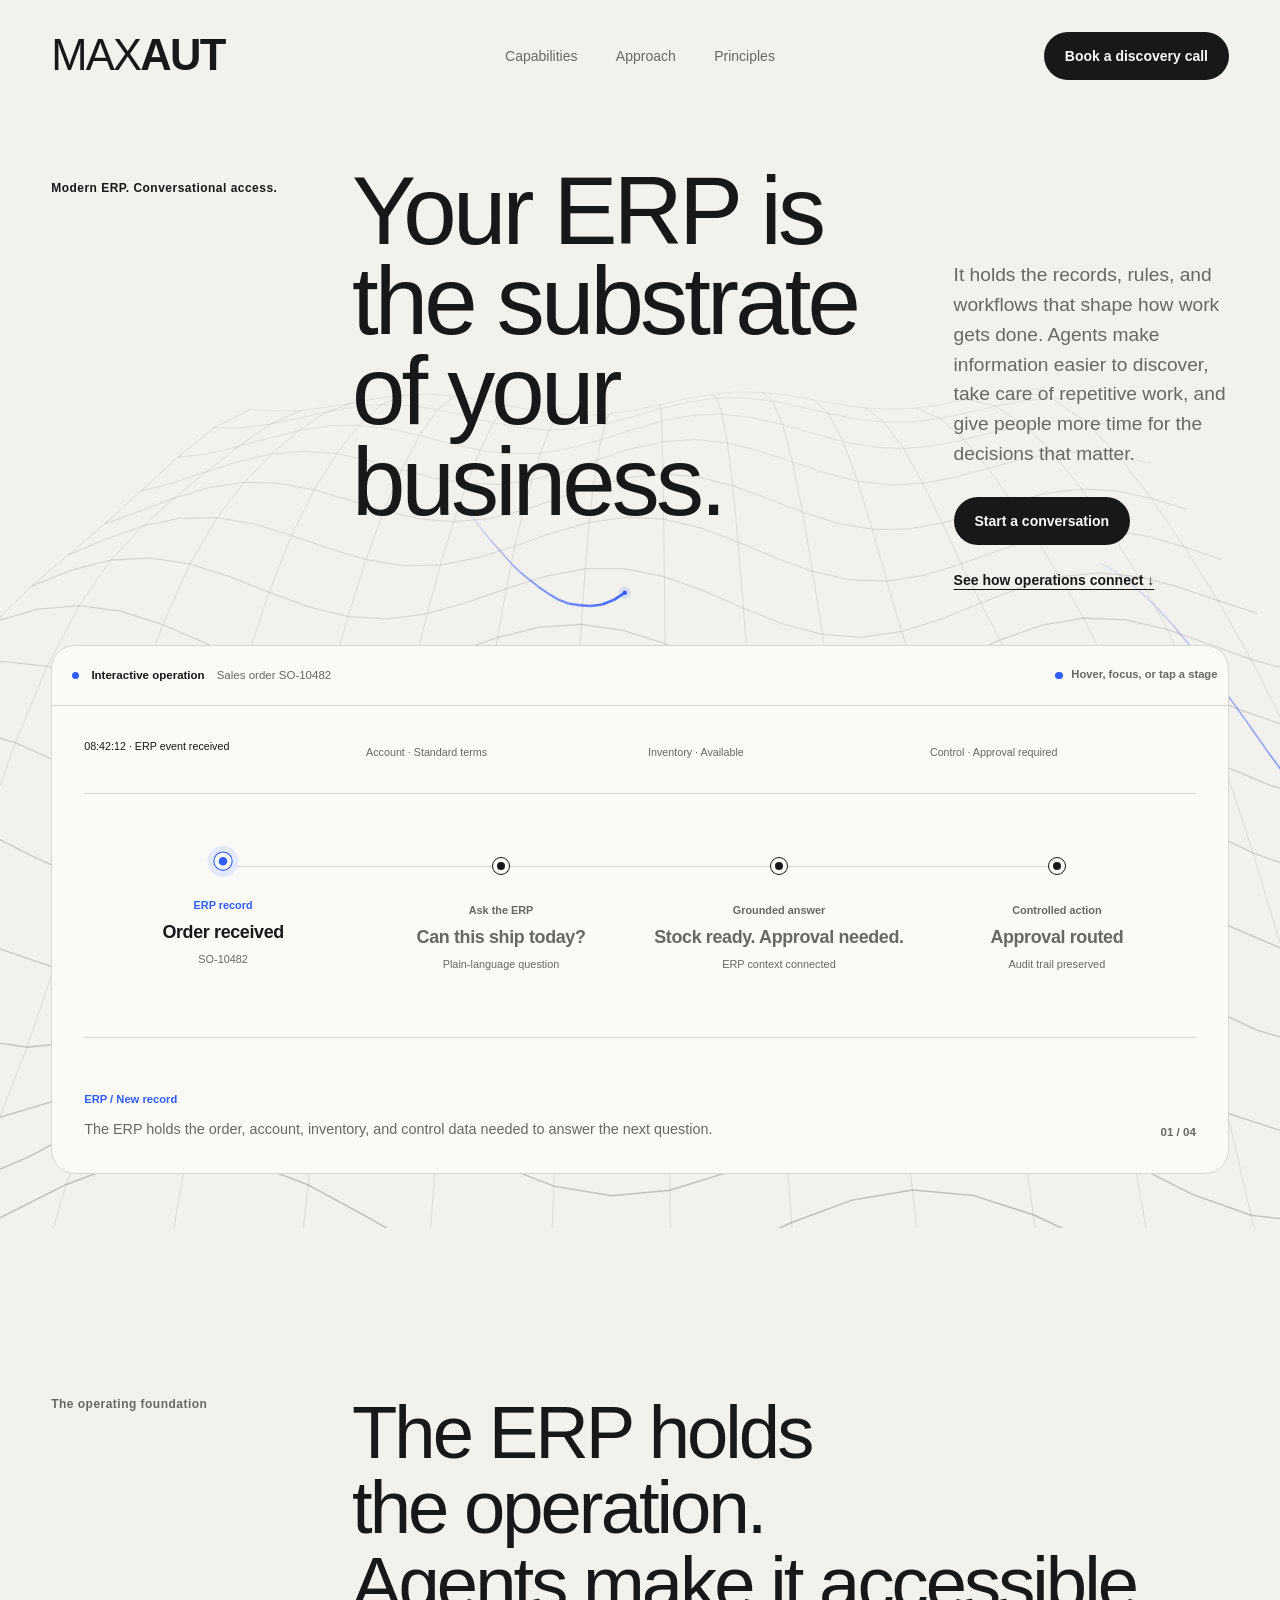
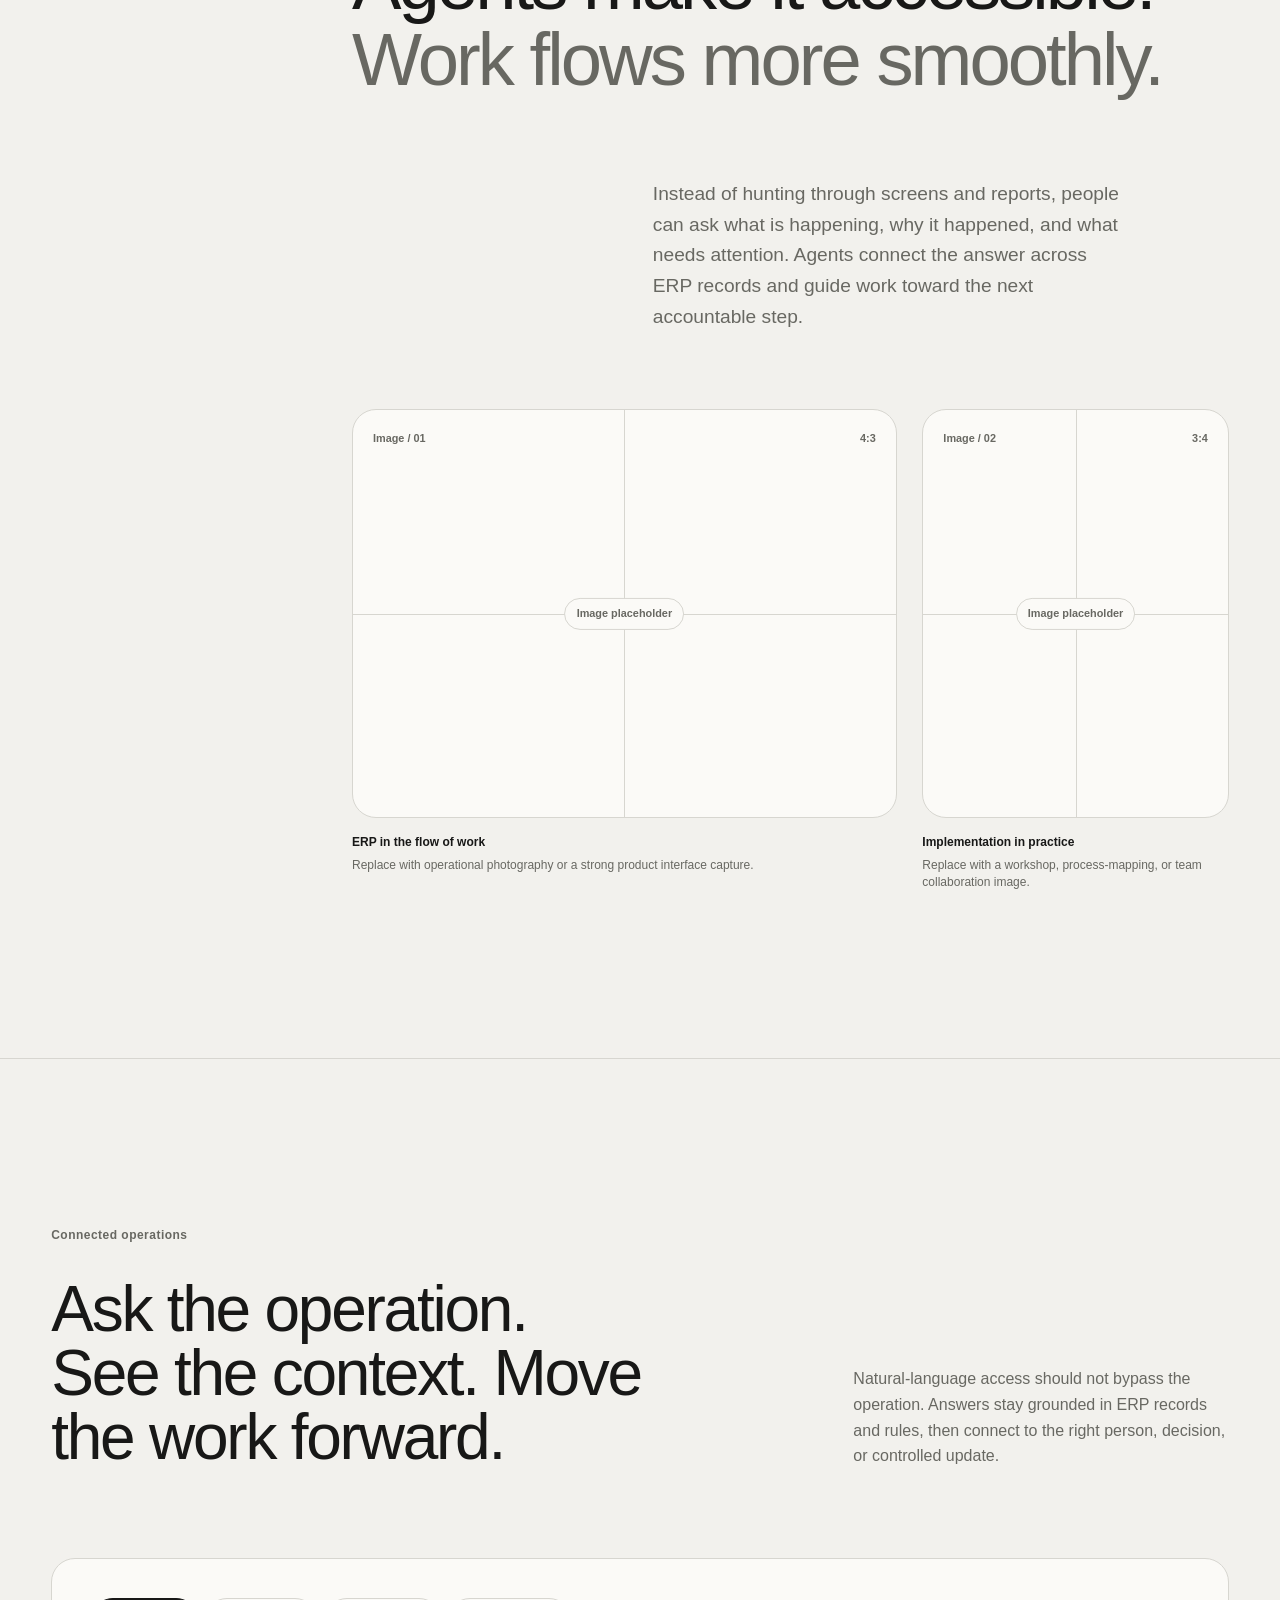
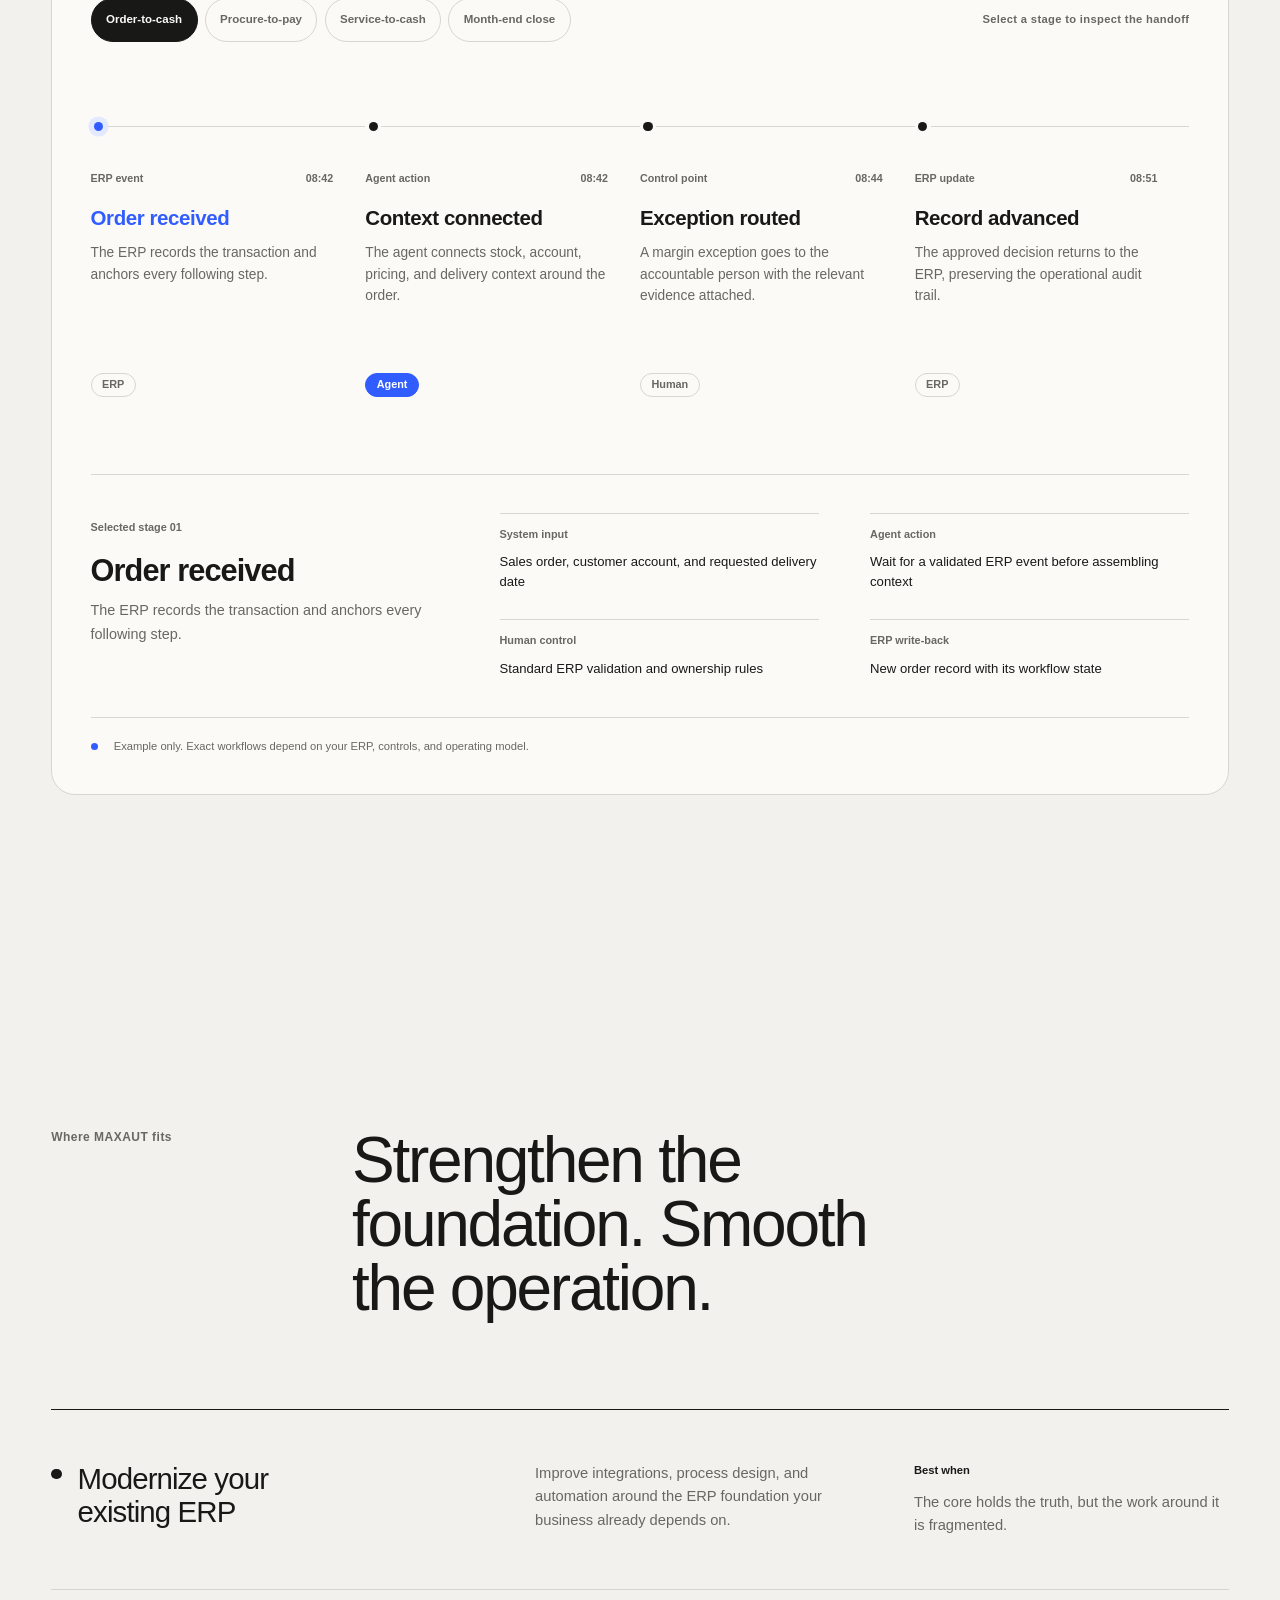
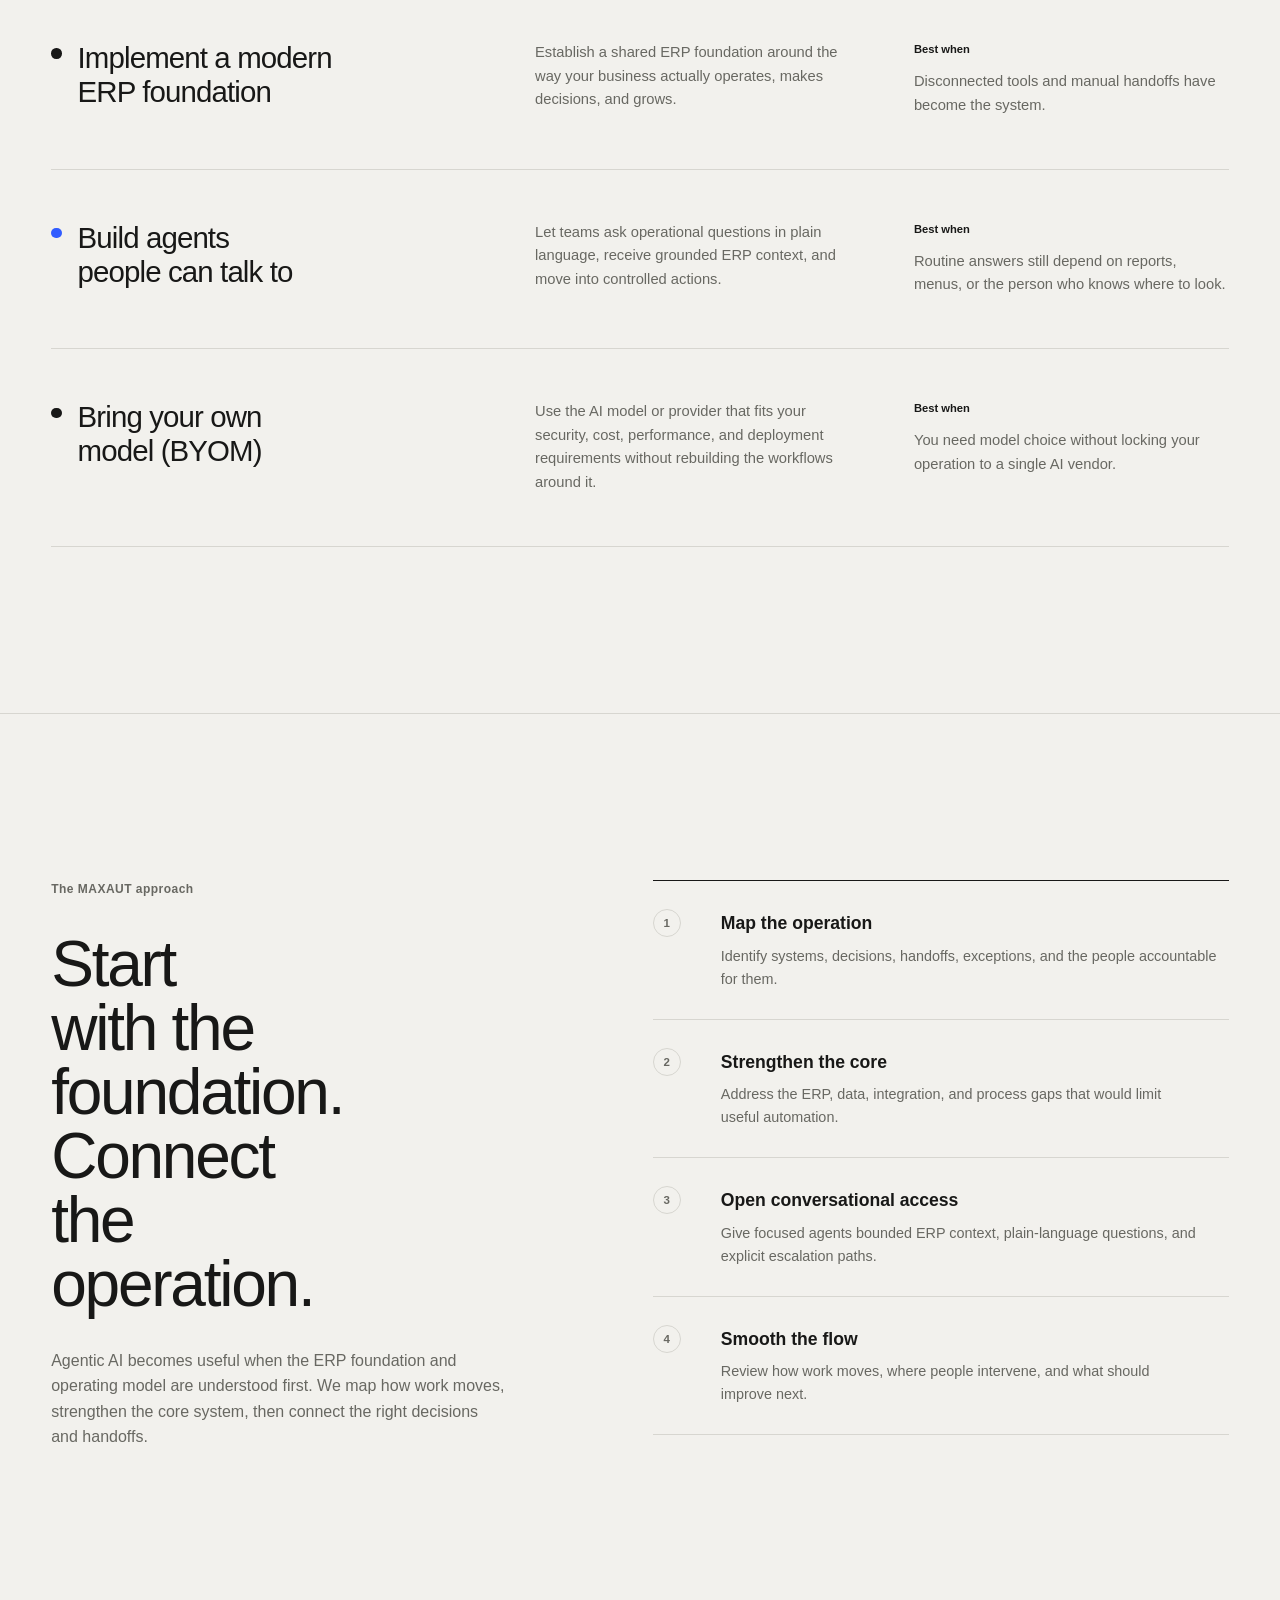
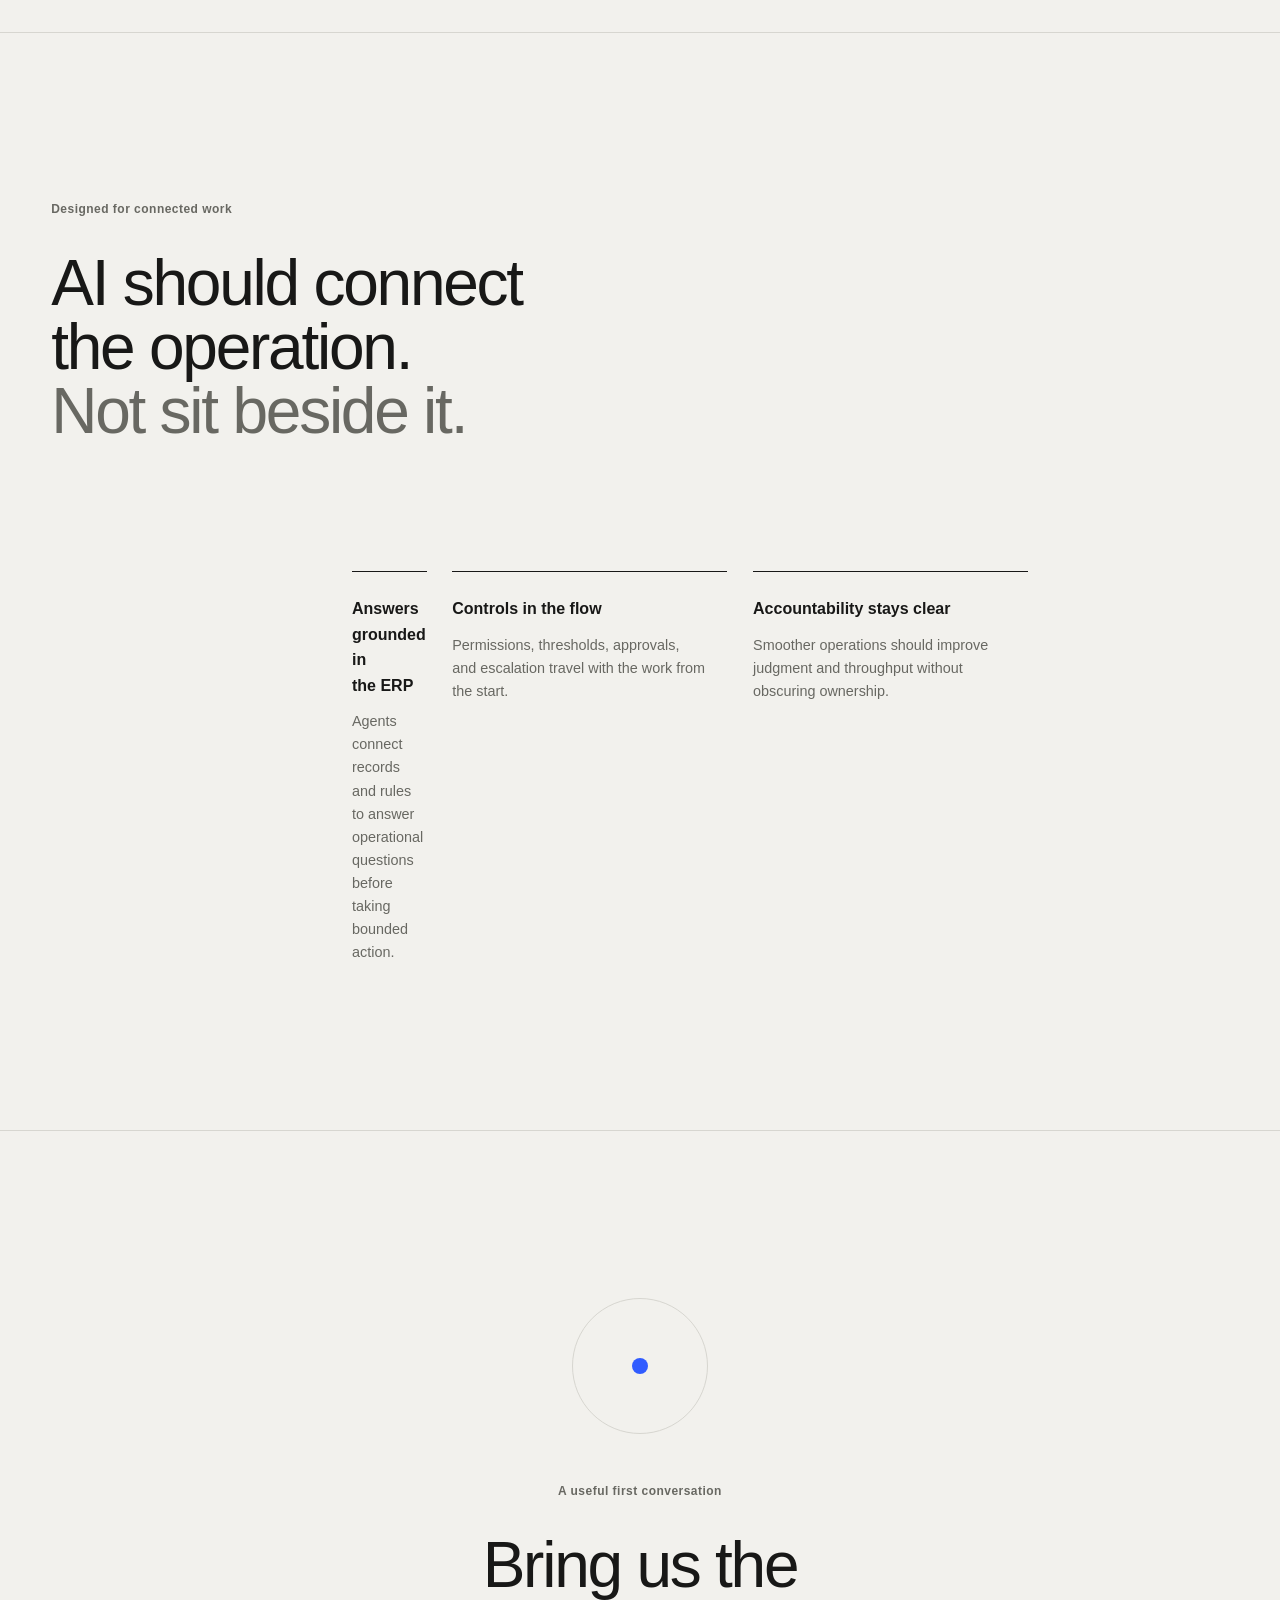
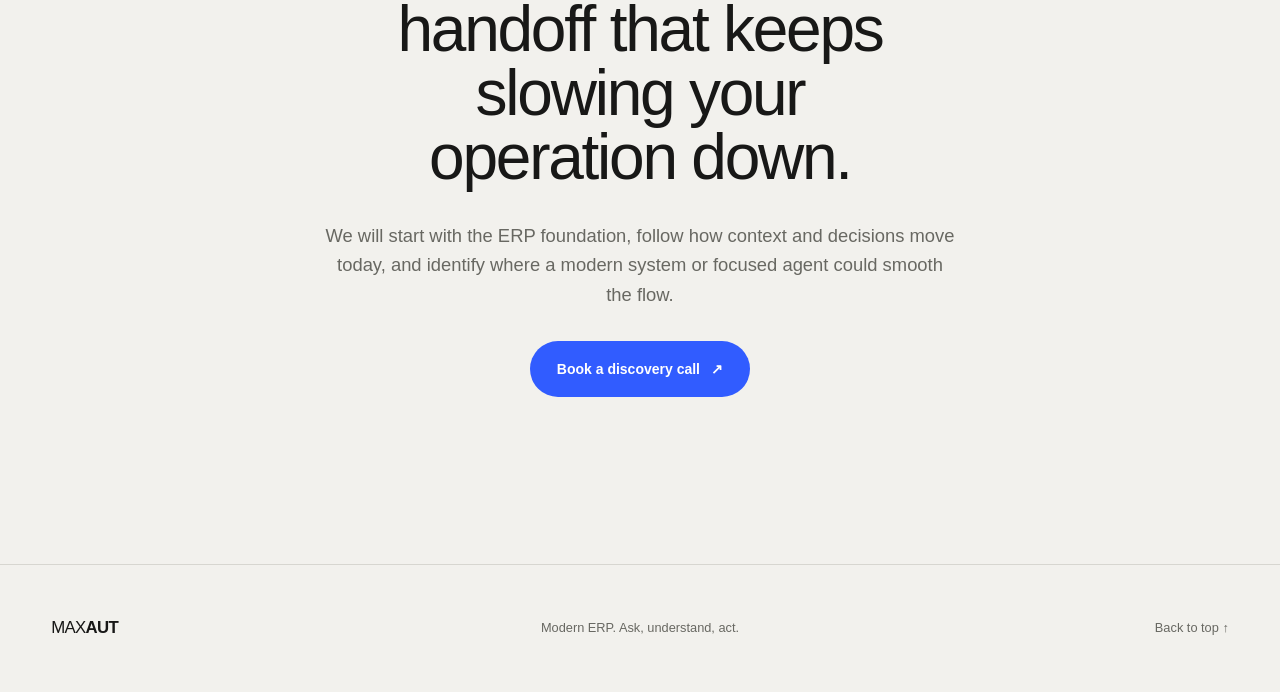
==== commit 70f455e8: "Update wording" ====
--- a/index.html
+++ b/index.html
@@ -39,7 +39,7 @@
         <p class="hero-context">Modern ERP. Conversational access.</p>
         <h1 id="hero-title">Your ERP is the substrate of your business.</h1>
         <div class="hero-intro">
-          <p>It holds the records, rules, and workflows that shape how work gets done. Agents give your people a simpler way in: ask the ERP what is happening, why, and what needs attention, then move from the answer into controlled action.</p>
+          <p>It holds the records, rules, and workflows that shape how work gets done. Agents make information easier to discover, take care of repetitive work, and give people more time for the decisions that matter.</p>
           <div class="hero-actions">
             <a class="button button-dark" href="#contact">Start a conversation</a>
             <a class="text-link" href="#workflow">See how operations connect <span aria-hidden="true">↓</span></a>
@@ -285,6 +285,18 @@
             <strong>Routine answers still depend on reports, menus, or the person who knows where to look.</strong>
           </div>
         </article>
+
+        <article class="capability">
+          <div class="capability-title">
+            <span class="capability-mark" aria-hidden="true"></span>
+            <h3>Bring your own model (BYOM)</h3>
+          </div>
+          <p>Use the AI model or provider that fits your security, cost, performance, and deployment requirements without rebuilding the workflows around it.</p>
+          <div class="capability-outcome">
+            <span>Best when</span>
+            <strong>You need model choice without locking your operation to a single AI vendor.</strong>
+          </div>
+        </article>
       </div>
     </section>
 
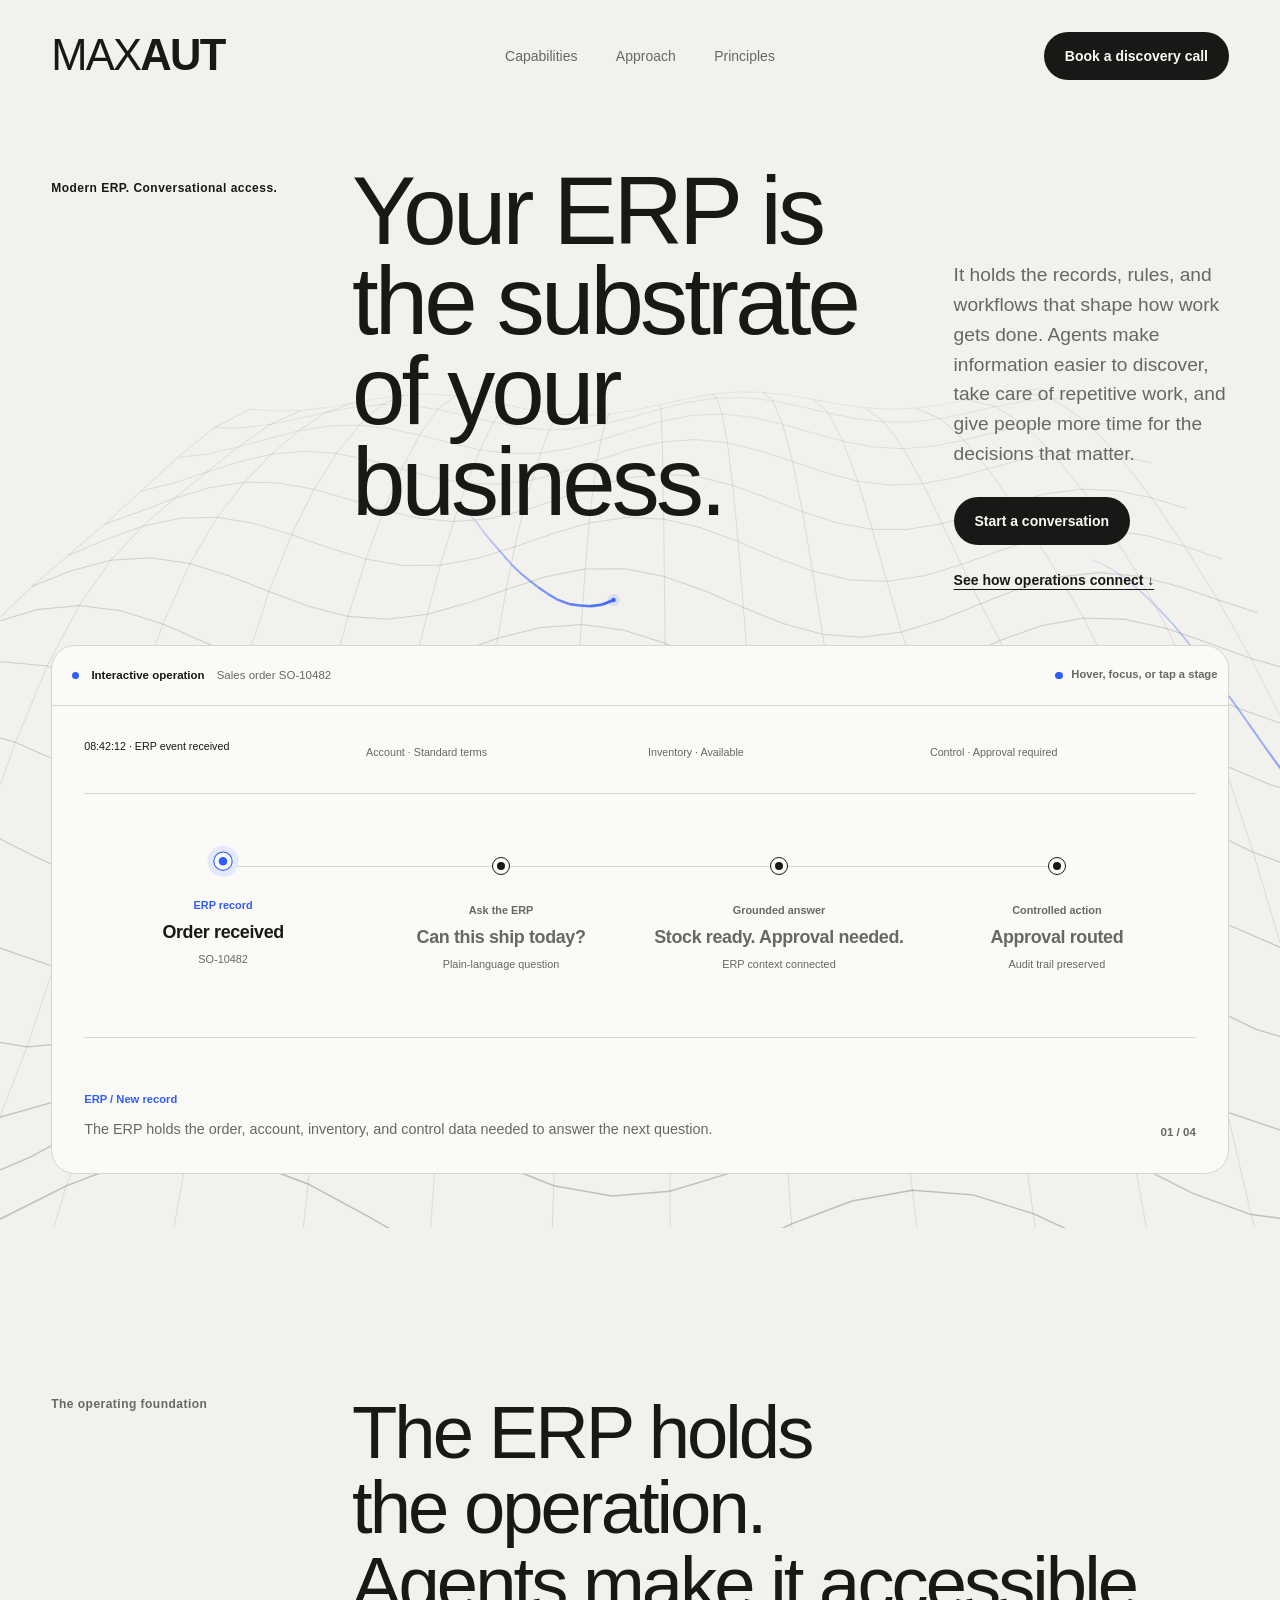
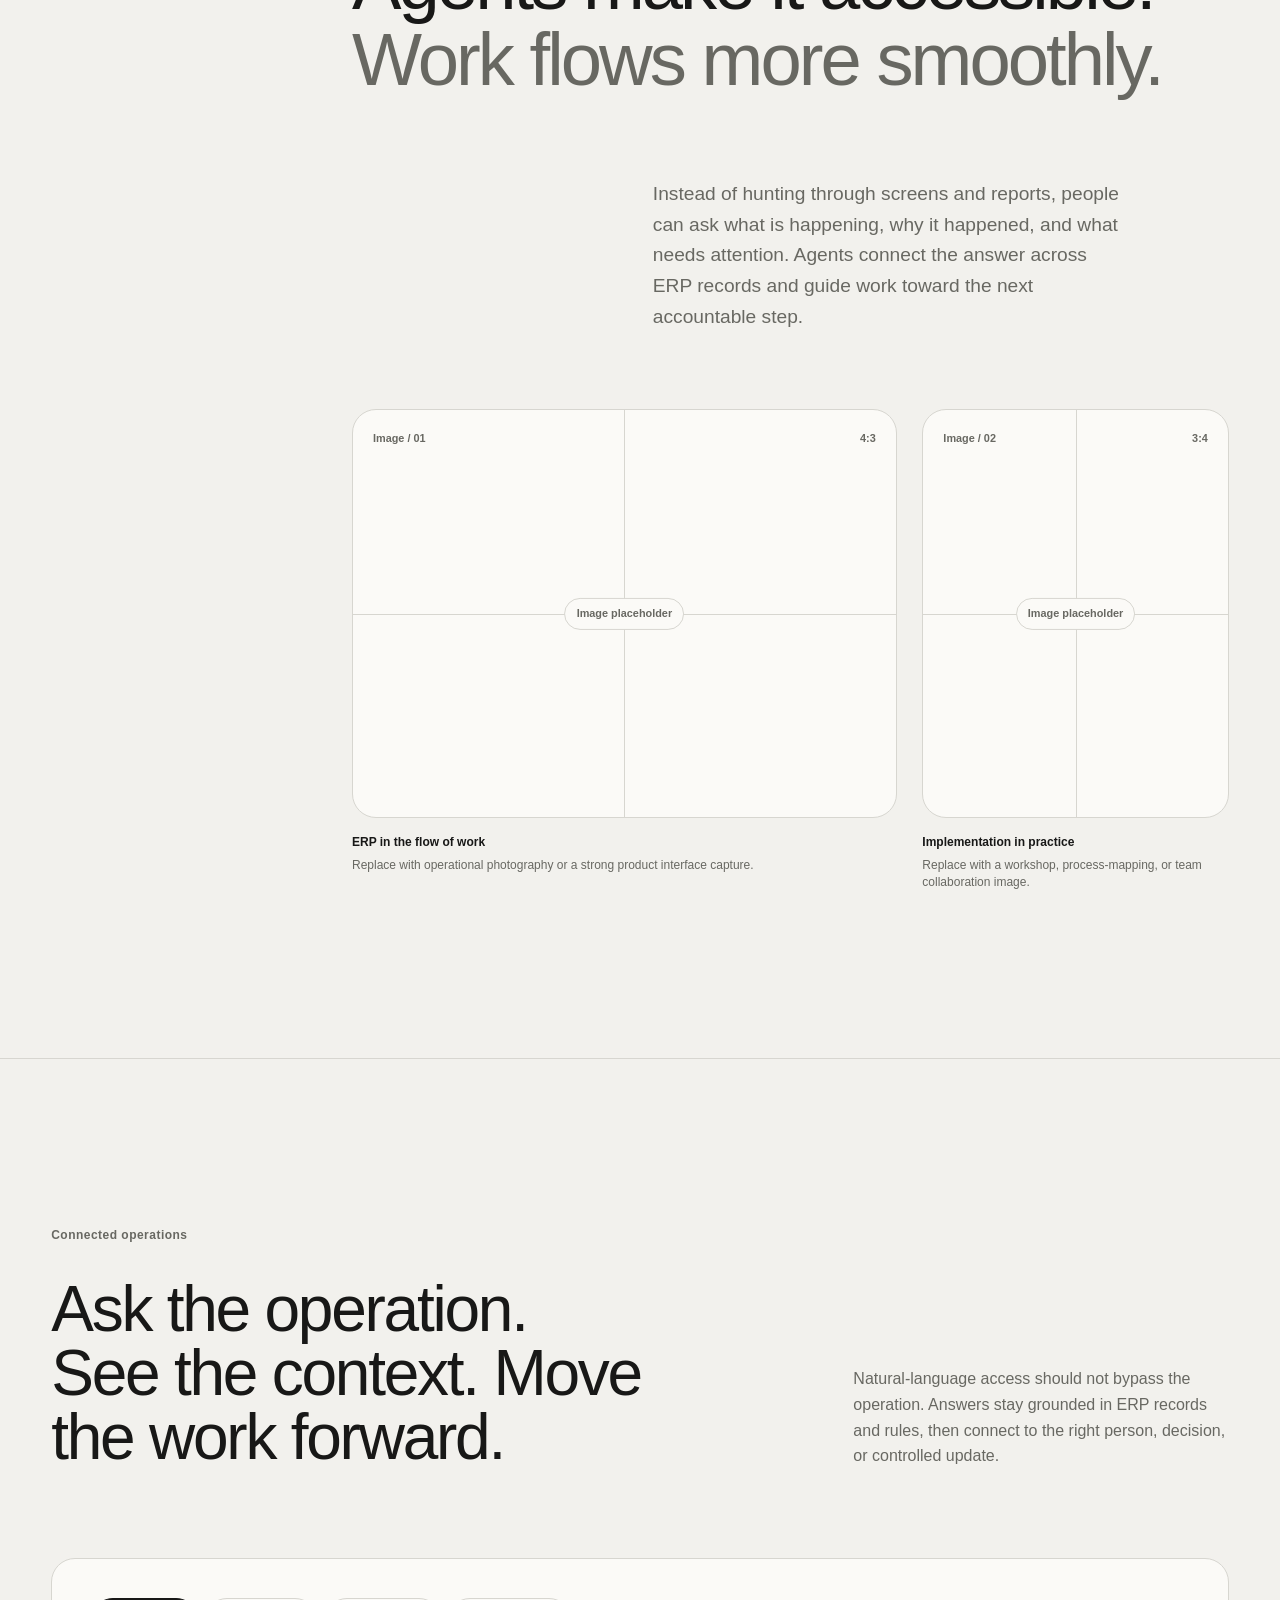
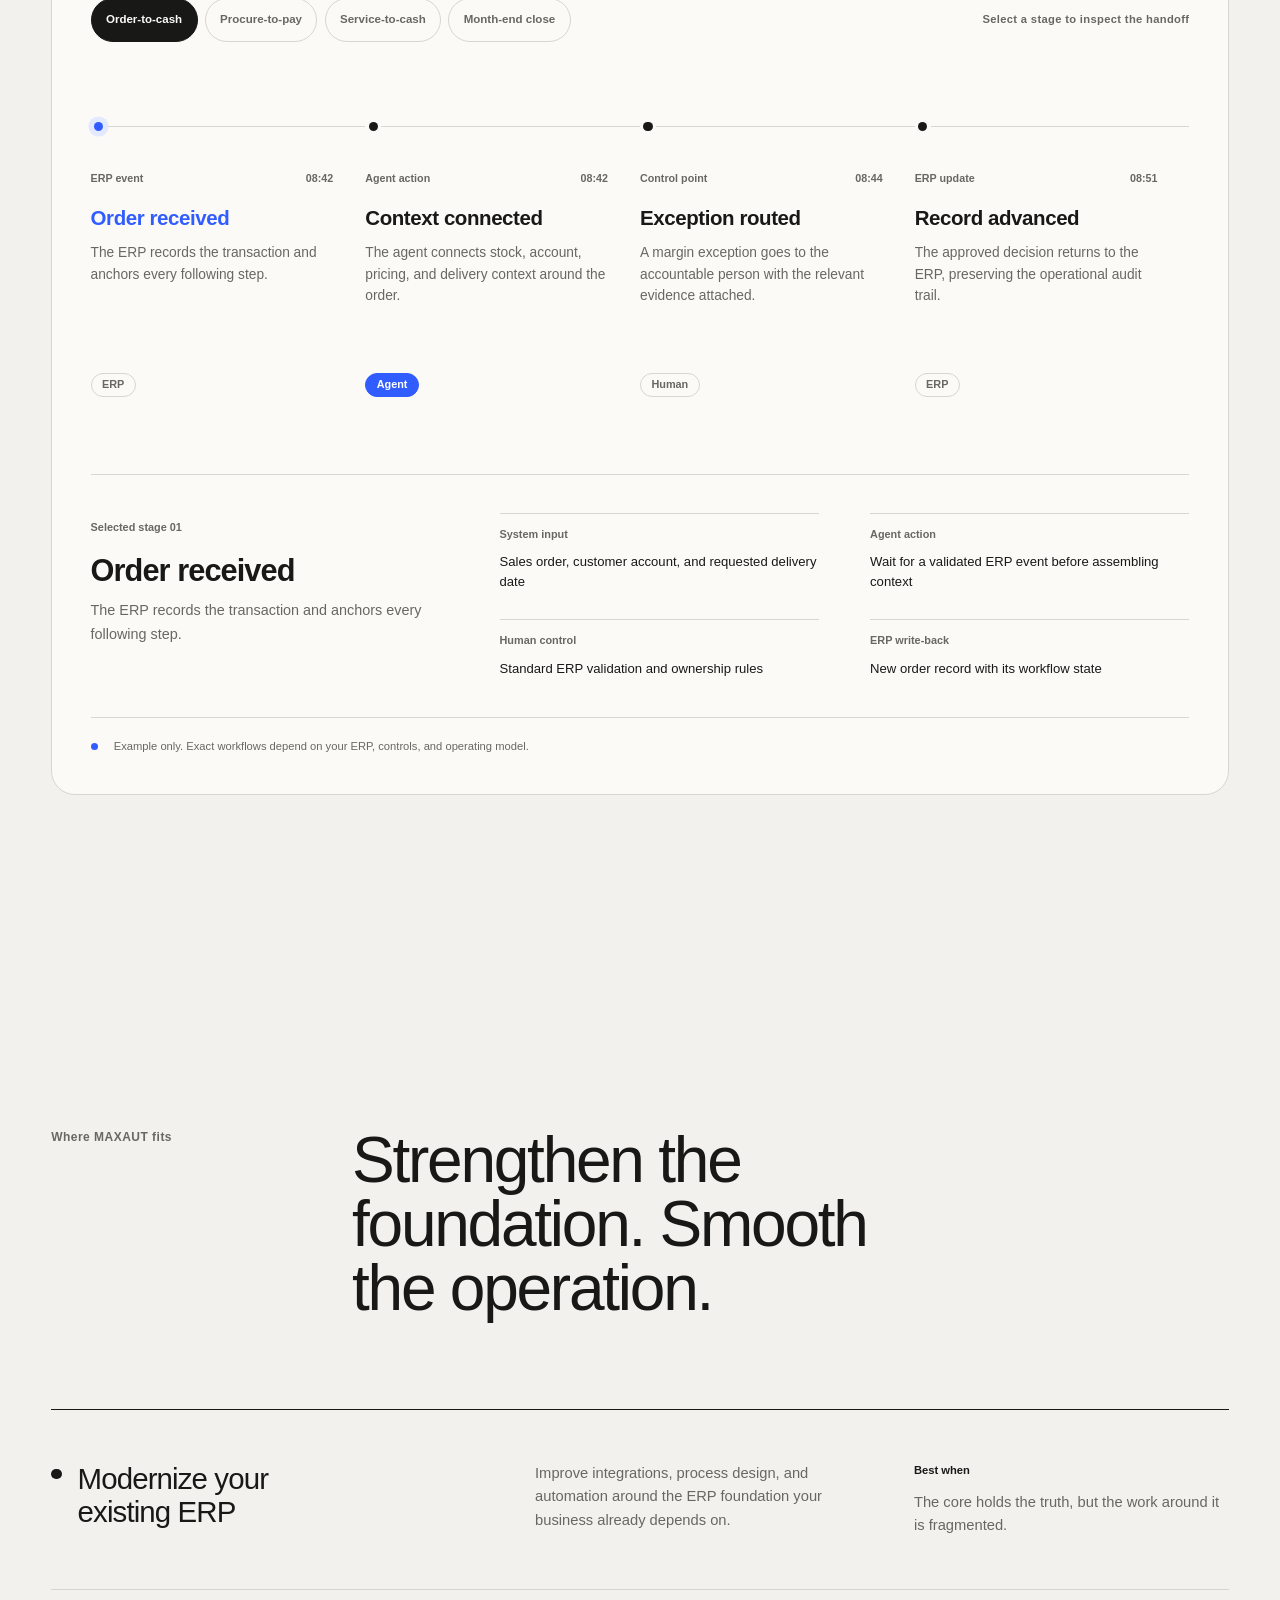
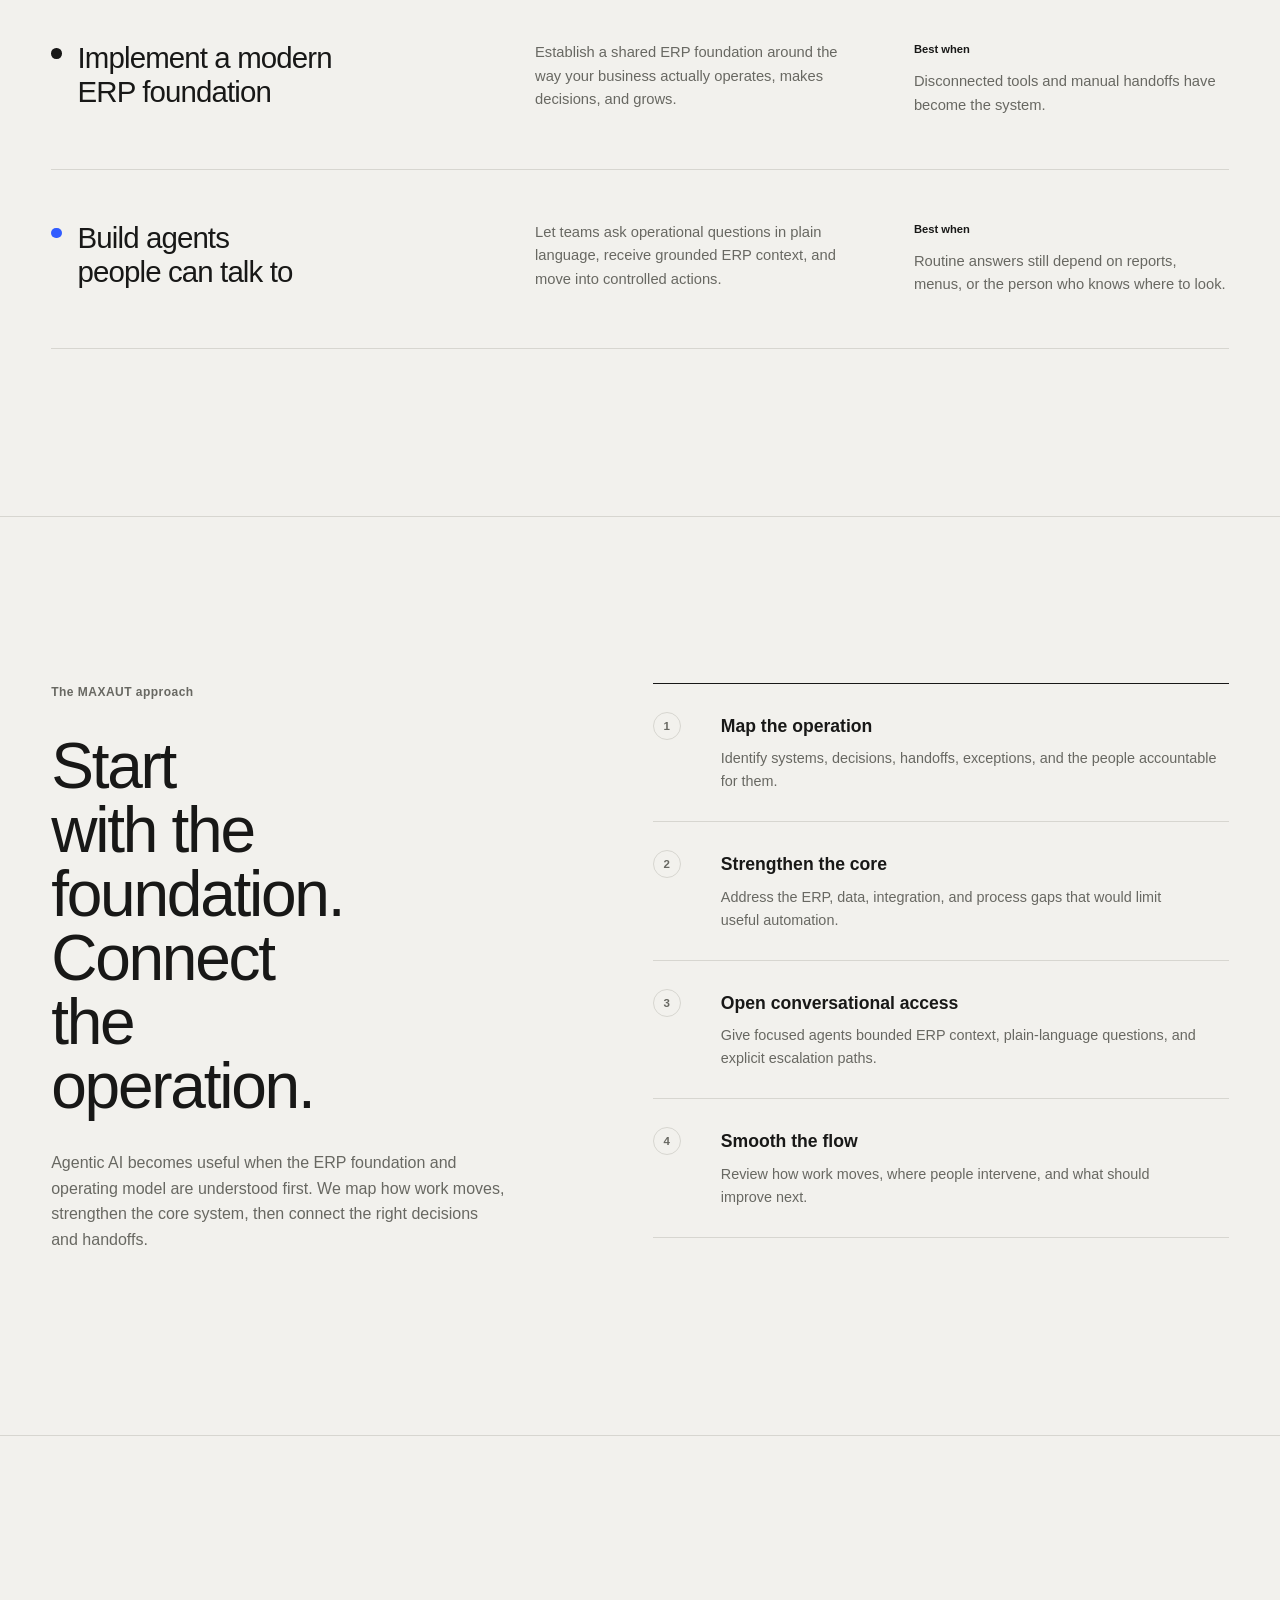
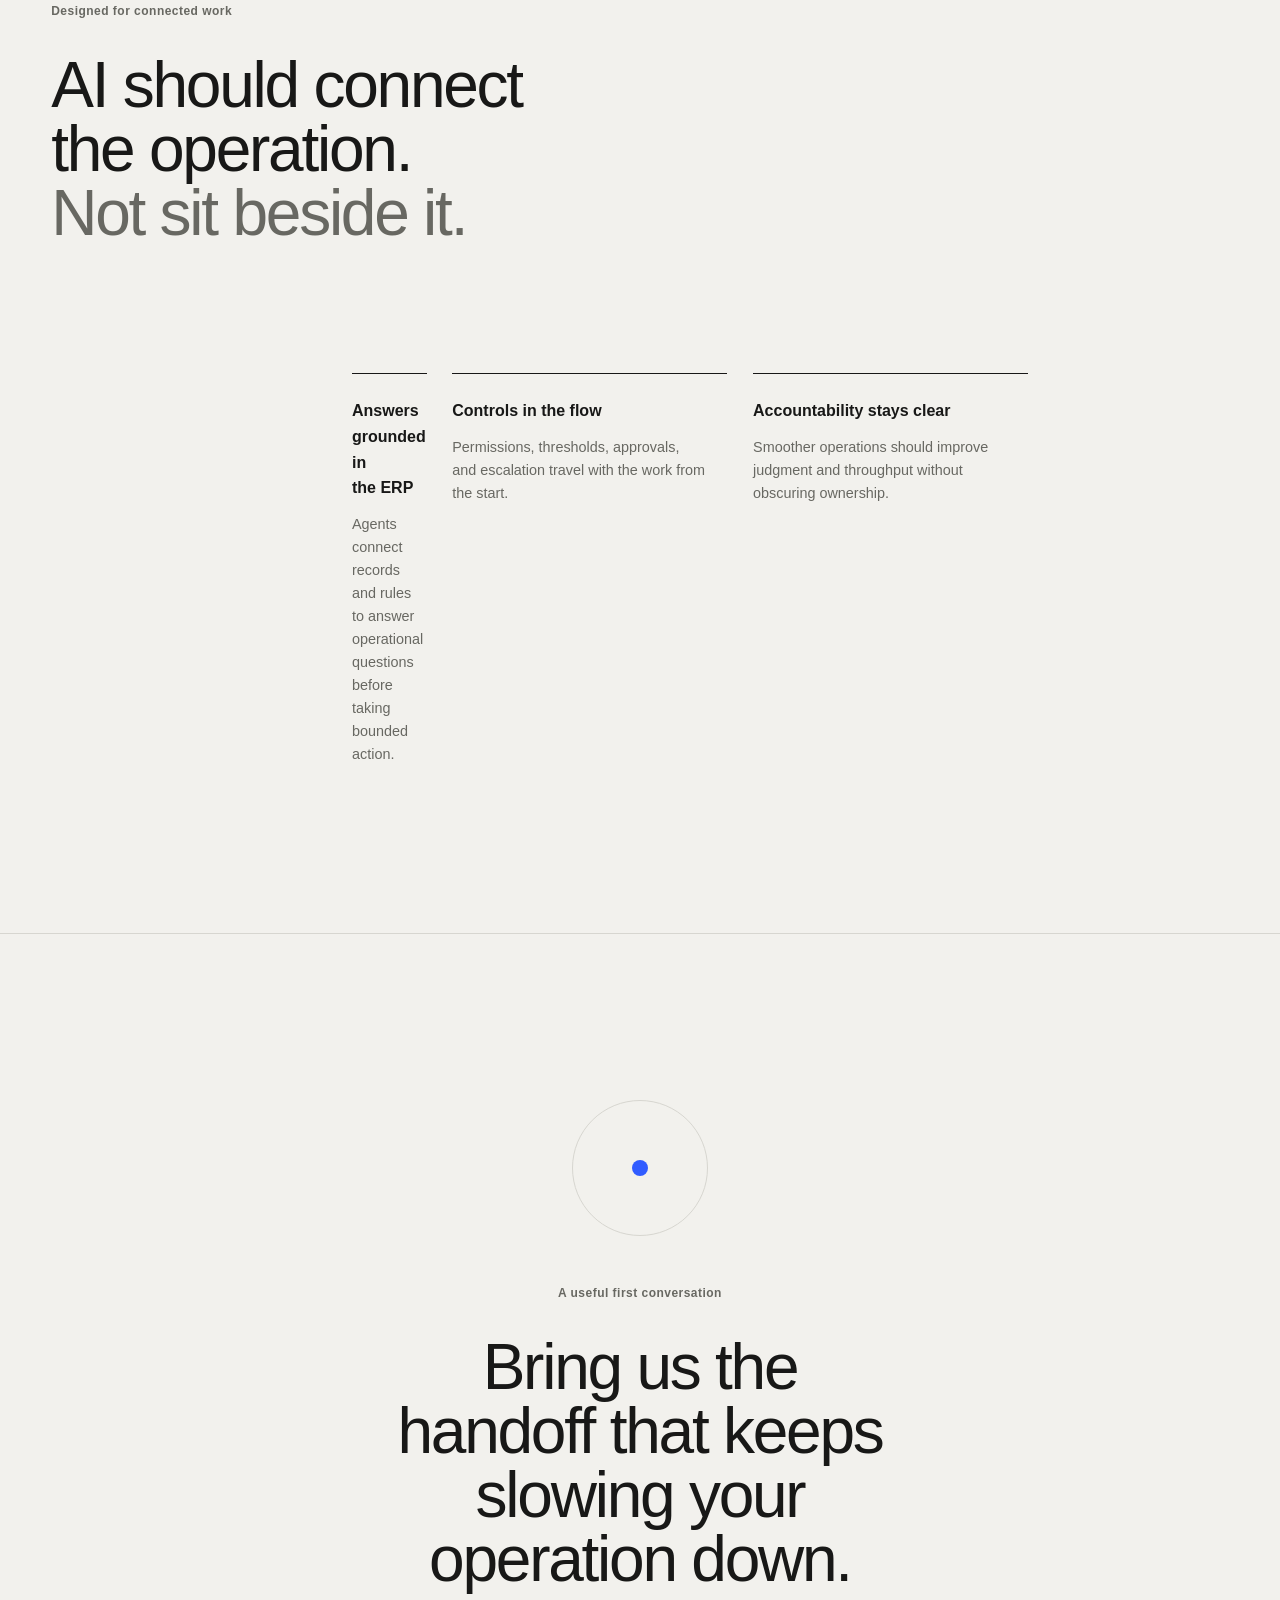
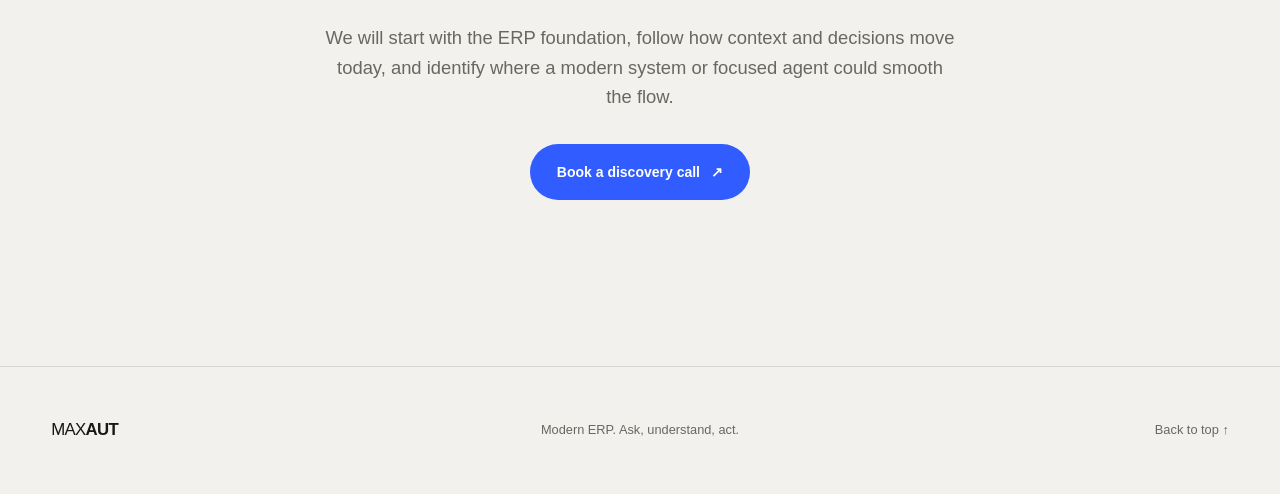
==== commit 05dc1f4b: "Remove BYOM" ====
--- a/index.html
+++ b/index.html
@@ -286,17 +286,6 @@
           </div>
         </article>
 
-        <article class="capability">
-          <div class="capability-title">
-            <span class="capability-mark" aria-hidden="true"></span>
-            <h3>Bring your own model (BYOM)</h3>
-          </div>
-          <p>Use the AI model or provider that fits your security, cost, performance, and deployment requirements without rebuilding the workflows around it.</p>
-          <div class="capability-outcome">
-            <span>Best when</span>
-            <strong>You need model choice without locking your operation to a single AI vendor.</strong>
-          </div>
-        </article>
       </div>
     </section>
 
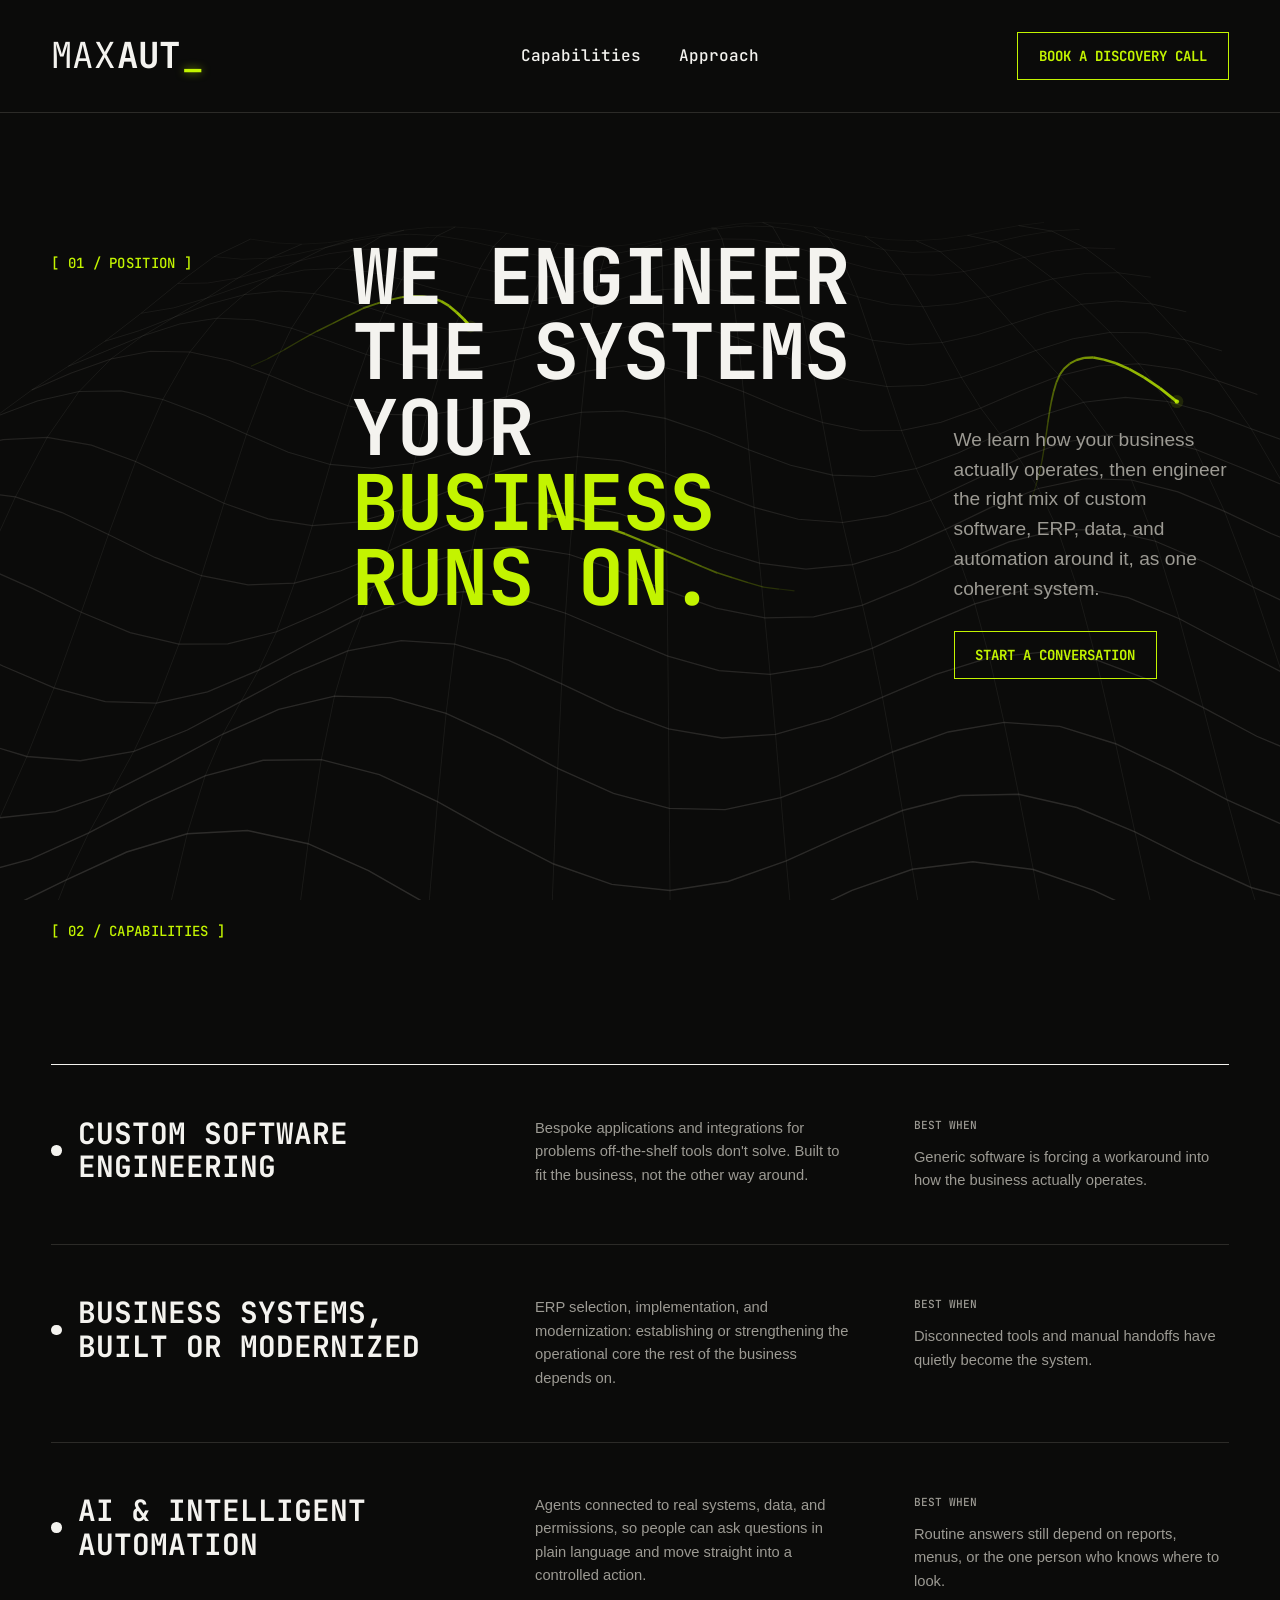
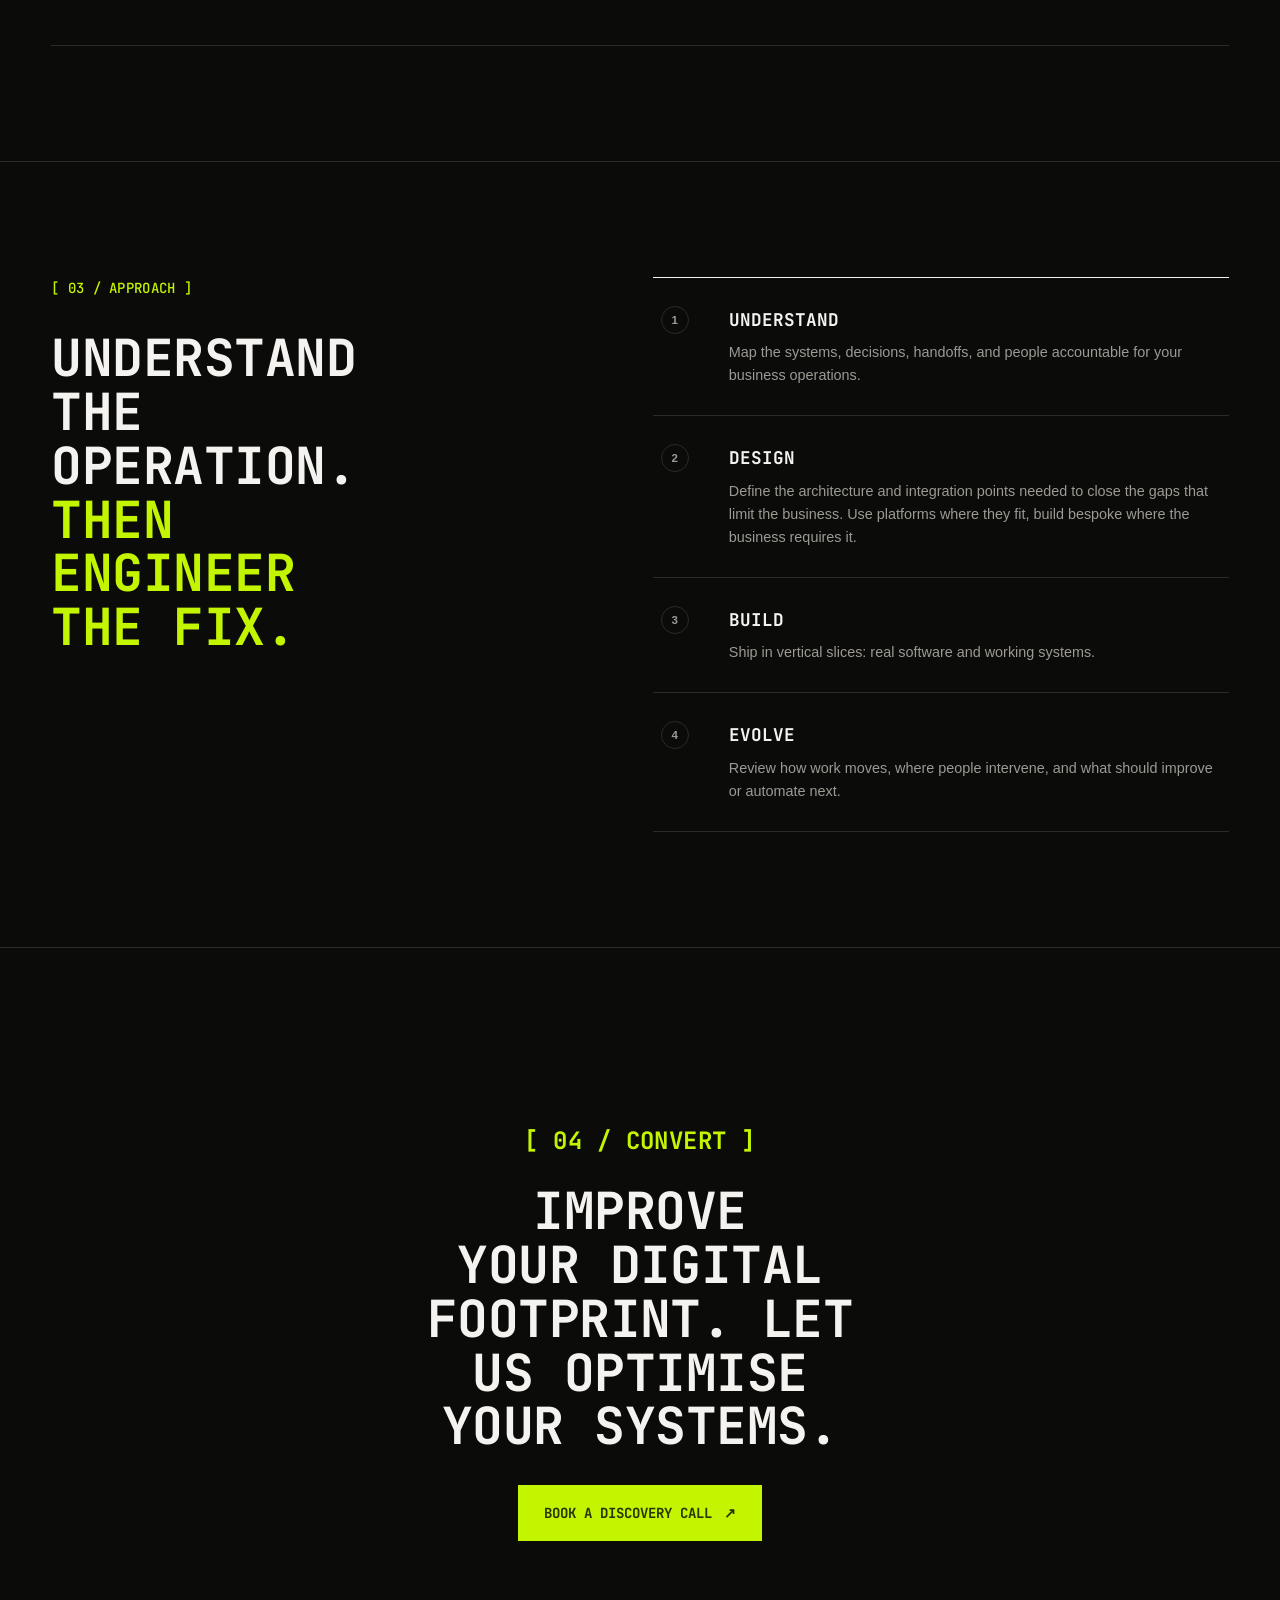
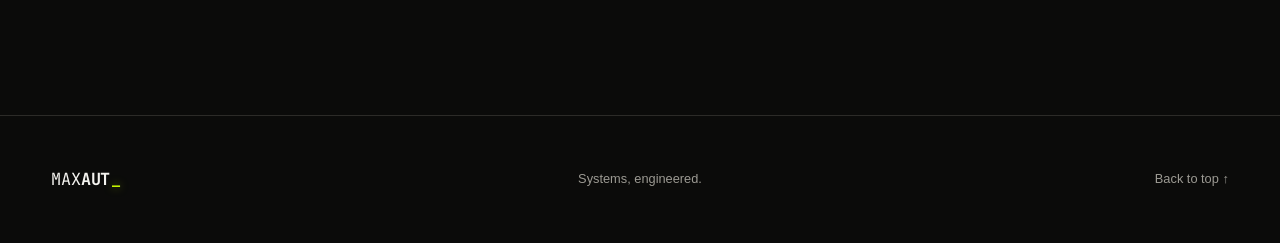
==== commit ac612989: "Deploy the new brutalist homepage as the site root Replaces the ERP-focused site's root-level files " ====
--- a/index.html
+++ b/index.html
@@ -3,351 +3,246 @@
 <head>
   <meta charset="utf-8">
   <meta name="viewport" content="width=device-width, initial-scale=1">
-  <meta name="description" content="MAXAUT helps SMEs strengthen ERP foundations and use agentic AI to ask questions, access grounded information, and smooth operational handoffs.">
-  <meta name="theme-color" content="#f2f1ed">
-  <title>MAXAUT | ERP for the agentic age</title>
+  <meta name="description" content="MAXAUT engineers the software, business systems, and intelligent automation a business runs on.">
+  <meta name="theme-color" content="#0b0b0a">
+  <title>MAXAUT | We engineer the systems your business runs on</title>
   <link rel="icon" href="favicon.svg" type="image/svg+xml">
   <link rel="stylesheet" href="styles.css">
   <script src="interactions.js" defer></script>
 </head>
 <body>
   <!--
-    THESIS: ERP is how the business operates; agentic AI connects its records, rules, decisions, and handoffs.
-    OWN-WORLD: Matte off-white, soft black, precise rules, and one cobalt signal moving through operational diagrams.
-    STORY: MAXAUT strengthens the ERP core, connects operational context with controlled agents, smooths the flow of work, and invites a discovery conversation.
-    FIRST VIEWPORT: A direct promise leads into one live order moving from ERP event through agent context, human control, and ERP update.
-    FORM: A living operational ledger carries the narrative from proposition to workflow to action; direction seed 5cddfe61.
+    THESIS: MAXAUT engineers the systems a business runs on (custom software, business systems, and the automation
+      connecting them).
+    OWN-WORLD: Near-black brutalist ground, one loud lime signal, JetBrains Mono headlines, sharp corners, glow on interaction.
+    STORY: One claim in the hero (what and how), a taxonomy of what we build, a clear four-step approach, one invitation
+      to talk. No section restates a claim already made elsewhere.
+    FORM: Four live beats per /DESIGN.md's Homepage Narrative, tightened to cut repetition: POSITION, CAPABILITIES,
+      APPROACH, CONVERT. EVIDENCE stays deferred (hidden) until there's real work to show. DEMONSTRATE, and the original
+      standalone EXPLAIN/PRINCIPLES sections, are retired: DEMONSTRATE is commented out at the bottom of main in case
+      it's reused later, EXPLAIN/PRINCIPLES were deleted outright since their one useful idea each is now folded into
+      the hero and the Approach section instead of repeating it in its own section.
   -->
+  <canvas class="substrate-canvas" data-substrate-waves aria-hidden="true"></canvas>
+
   <a class="skip-link" href="#main">Skip to content</a>
 
   <header class="site-header">
-    <a class="wordmark" href="#top" aria-label="MAXAUT home">
-      <span>MAX</span><strong>AUT</strong>
-    </a>
-    <nav class="primary-nav" aria-label="Primary navigation">
-      <a href="#capabilities">Capabilities</a>
-      <a href="#approach">Approach</a>
-      <a href="#principles">Principles</a>
-    </nav>
-    <a class="button button-dark header-action" href="#contact">Book a discovery call</a>
+    <div class="site-header-inner">
+      <a class="wordmark" href="#top" aria-label="MAXAUT home">
+        <span class="wordmark-lead">MAX</span><strong>AUT</strong><span class="wordmark-cursor" aria-hidden="true">_</span>
+      </a>
+      <nav class="primary-nav" aria-label="Primary navigation">
+        <a href="#capabilities">Capabilities</a>
+        <a href="#approach">Approach</a>
+      </nav>
+      <a class="button button-outline header-action" href="#contact">Book a discovery call</a>
+    </div>
   </header>
 
   <main id="main">
     <section class="hero" id="top" aria-labelledby="hero-title">
-      <canvas class="hero-waves" data-hero-waves aria-hidden="true"></canvas>
       <div class="hero-copy">
-        <p class="hero-context">Modern ERP. Conversational access.</p>
-        <h1 id="hero-title">Your ERP is the substrate of your business.</h1>
+        <p class="beat-marker">[ 01 / POSITION ]</p>
+        <h1 id="hero-title">We engineer the systems your <span>business runs on.</span></h1>
         <div class="hero-intro">
-          <p>It holds the records, rules, and workflows that shape how work gets done. Agents make information easier to discover, take care of repetitive work, and give people more time for the decisions that matter.</p>
+          <p>We learn how your business actually operates, then engineer the right mix of custom software, ERP, data, and automation around it, as one coherent system.</p>
           <div class="hero-actions">
-            <a class="button button-dark" href="#contact">Start a conversation</a>
-            <a class="text-link" href="#workflow">See how operations connect <span aria-hidden="true">↓</span></a>
-          </div>
-        </div>
-      </div>
-
-      <div class="operations-demo" data-operations-demo data-active-step="0" role="group" aria-label="Interactive order-to-cash operation">
-        <div class="demo-toolbar">
-          <div class="demo-identity">
-            <span class="live-dot" aria-hidden="true"></span>
-            <strong>Interactive operation</strong>
-            <span>Sales order SO-10482</span>
-          </div>
-          <span class="demo-hint"><i aria-hidden="true"></i> Hover, focus, or tap a stage</span>
-        </div>
-
-        <div class="demo-field">
-          <div class="data-ribbon" aria-hidden="true">
-            <span>08:42:12 · ERP event received</span>
-            <span>Account · Standard terms</span>
-            <span>Inventory · Available</span>
-            <span>Control · Approval required</span>
-          </div>
-
-          <div class="demo-path">
-            <div class="demo-progress-track" aria-hidden="true"><span></span></div>
-            <ol class="demo-steps">
-              <li class="demo-step is-current" data-demo-step="0">
-                <button class="demo-step-button" type="button" data-demo-target="0" aria-pressed="true">
-                  <span class="demo-node" aria-hidden="true"></span>
-                  <span class="demo-step-copy">
-                    <span>ERP record</span>
-                    <strong>Order received</strong>
-                    <small>SO-10482</small>
-                  </span>
-                </button>
-              </li>
-              <li class="demo-step" data-demo-step="1">
-                <button class="demo-step-button" type="button" data-demo-target="1" aria-pressed="false">
-                  <span class="demo-node" aria-hidden="true"></span>
-                  <span class="demo-step-copy">
-                    <span>Ask the ERP</span>
-                    <strong>Can this ship today?</strong>
-                    <small>Plain-language question</small>
-                  </span>
-                </button>
-              </li>
-              <li class="demo-step" data-demo-step="2">
-                <button class="demo-step-button" type="button" data-demo-target="2" aria-pressed="false">
-                  <span class="demo-node" aria-hidden="true"></span>
-                  <span class="demo-step-copy">
-                    <span>Grounded answer</span>
-                    <strong>Stock ready. Approval needed.</strong>
-                    <small>ERP context connected</small>
-                  </span>
-                </button>
-              </li>
-              <li class="demo-step" data-demo-step="3">
-                <button class="demo-step-button" type="button" data-demo-target="3" aria-pressed="false">
-                  <span class="demo-node" aria-hidden="true"></span>
-                  <span class="demo-step-copy">
-                    <span>Controlled action</span>
-                    <strong>Approval routed</strong>
-                    <small>Audit trail preserved</small>
-                  </span>
-                </button>
-              </li>
-            </ol>
-          </div>
-
-          <div class="demo-readout" aria-live="off">
-            <div>
-              <span class="demo-readout-status" data-demo-status>ERP / New record</span>
-              <p data-demo-message>The ERP holds the order, account, inventory, and control data needed to answer the next question.</p>
-            </div>
-            <span class="demo-sequence" data-demo-sequence>01 / 04</span>
-          </div>
-        </div>
-      </div>
-    </section>
-
-    <section class="truth-statement" aria-labelledby="truth-title">
-      <p class="section-label">The operating foundation</p>
-      <h2 id="truth-title">The ERP holds the operation.<br>Agents make it accessible.<br><span>Work flows more smoothly.</span></h2>
-      <p>Instead of hunting through screens and reports, people can ask what is happening, why it happened, and what needs attention. Agents connect the answer across ERP records and guide work toward the next accountable step.</p>
-    </section>
-
-    <section class="media-section" aria-label="Planned MAXAUT imagery">
-      <div class="media-grid">
-        <figure class="media-placeholder media-placeholder-wide">
-          <div class="placeholder-canvas" role="img" aria-label="Placeholder for photography showing ERP in the flow of work">
-            <span class="placeholder-id">Image / 01</span>
-            <span class="placeholder-ratio">4:3</span>
-            <span class="placeholder-axis" aria-hidden="true"></span>
-            <span class="placeholder-center">Image placeholder</span>
-          </div>
-          <figcaption>
-            <strong>ERP in the flow of work</strong>
-            <span>Replace with operational photography or a strong product interface capture.</span>
-          </figcaption>
-        </figure>
-
-        <figure class="media-placeholder media-placeholder-portrait">
-          <div class="placeholder-canvas" role="img" aria-label="Placeholder for photography showing a MAXAUT implementation workshop">
-            <span class="placeholder-id">Image / 02</span>
-            <span class="placeholder-ratio">3:4</span>
-            <span class="placeholder-axis" aria-hidden="true"></span>
-            <span class="placeholder-center">Image placeholder</span>
-          </div>
-          <figcaption>
-            <strong>Implementation in practice</strong>
-            <span>Replace with a workshop, process-mapping, or team collaboration image.</span>
-          </figcaption>
-        </figure>
-      </div>
-    </section>
-
-    <section class="workflow-section" id="workflow" aria-labelledby="workflow-title">
-      <div class="section-heading split-heading">
-        <div>
-          <p class="section-label">Connected operations</p>
-          <h2 id="workflow-title">Ask the operation. See the context. Move the work forward.</h2>
-        </div>
-        <p>Natural-language access should not bypass the operation. Answers stay grounded in ERP records and rules, then connect to the right person, decision, or controlled update.</p>
-      </div>
-
-      <div class="workflow-board" data-workflow-explorer data-active-step="0">
-        <div class="workflow-toolbar">
-          <div class="workflow-choice">
-            <strong class="workflow-static-title" data-workflow-static-title>Order-to-cash</strong>
-            <div class="workflow-tabs" role="tablist" aria-label="Choose a business workflow" data-workflow-tabs hidden>
-              <button id="workflow-tab-order" class="workflow-tab" type="button" role="tab" aria-selected="true" aria-controls="workflow-panel" tabindex="0" data-workflow-key="order">Order-to-cash</button>
-              <button id="workflow-tab-procure" class="workflow-tab" type="button" role="tab" aria-selected="false" aria-controls="workflow-panel" tabindex="-1" data-workflow-key="procure">Procure-to-pay</button>
-              <button id="workflow-tab-service" class="workflow-tab" type="button" role="tab" aria-selected="false" aria-controls="workflow-panel" tabindex="-1" data-workflow-key="service">Service-to-cash</button>
-              <button id="workflow-tab-close" class="workflow-tab" type="button" role="tab" aria-selected="false" aria-controls="workflow-panel" tabindex="-1" data-workflow-key="close">Month-end close</button>
-            </div>
-          </div>
-          <span class="workflow-mode">Select a stage to inspect the handoff</span>
-        </div>
-
-        <div id="workflow-panel" role="tabpanel" aria-labelledby="workflow-tab-order" data-workflow-panel>
-          <ol class="workflow">
-            <li class="is-current" data-workflow-step-item>
-              <button class="workflow-step" type="button" data-workflow-step="0" aria-pressed="true" disabled>
-                <span class="workflow-marker" aria-hidden="true"><span></span></span>
-                <span class="workflow-meta"><span data-step-kind>ERP event</span><time data-step-time>08:42</time></span>
-                <strong data-step-title>Order received</strong>
-                <span class="workflow-summary" data-step-summary>The ERP records the transaction and anchors every following step.</span>
-                <span class="workflow-owner" data-step-owner>ERP</span>
-              </button>
-            </li>
-            <li data-workflow-step-item>
-              <button class="workflow-step" type="button" data-workflow-step="1" aria-pressed="false" disabled>
-                <span class="workflow-marker" aria-hidden="true"><span></span></span>
-                <span class="workflow-meta"><span data-step-kind>Agent action</span><time data-step-time>08:42</time></span>
-                <strong data-step-title>Context connected</strong>
-                <span class="workflow-summary" data-step-summary>The agent connects stock, account, pricing, and delivery context around the order.</span>
-                <span class="workflow-owner owner-blue" data-step-owner>Agent</span>
-              </button>
-            </li>
-            <li data-workflow-step-item>
-              <button class="workflow-step" type="button" data-workflow-step="2" aria-pressed="false" disabled>
-                <span class="workflow-marker" aria-hidden="true"><span></span></span>
-                <span class="workflow-meta"><span data-step-kind>Control point</span><time data-step-time>08:44</time></span>
-                <strong data-step-title>Exception routed</strong>
-                <span class="workflow-summary" data-step-summary>A margin exception goes to the accountable person with the relevant evidence attached.</span>
-                <span class="workflow-owner" data-step-owner>Human</span>
-              </button>
-            </li>
-            <li data-workflow-step-item>
-              <button class="workflow-step" type="button" data-workflow-step="3" aria-pressed="false" disabled>
-                <span class="workflow-marker" aria-hidden="true"><span></span></span>
-                <span class="workflow-meta"><span data-step-kind>ERP update</span><time data-step-time>08:51</time></span>
-                <strong data-step-title>Record advanced</strong>
-                <span class="workflow-summary" data-step-summary>The approved decision returns to the ERP, preserving the operational audit trail.</span>
-                <span class="workflow-owner" data-step-owner>ERP</span>
-              </button>
-            </li>
-          </ol>
-
-          <div class="workflow-detail" data-workflow-detail aria-live="polite">
-            <div class="workflow-detail-intro">
-              <span data-detail-index>Selected stage 01</span>
-              <h3 data-detail-title>Order received</h3>
-              <p data-detail-summary>The ERP records the transaction and establishes the source data for the flow.</p>
-            </div>
-            <dl class="workflow-detail-grid">
-              <div><dt>System input</dt><dd data-detail-input>Sales order, customer account, and requested delivery date</dd></div>
-              <div><dt>Agent action</dt><dd data-detail-agent>Wait for a validated ERP event before assembling context</dd></div>
-              <div><dt>Human control</dt><dd data-detail-control>Standard ERP validation and ownership rules</dd></div>
-              <div><dt>ERP write-back</dt><dd data-detail-writeback>New order record with its workflow state</dd></div>
-            </dl>
-          </div>
-        </div>
-
-        <div class="workflow-caption">
-          <span class="live-dot" aria-hidden="true"></span>
-          Example only. Exact workflows depend on your ERP, controls, and operating model.
+            <a class="button button-outline" href="#contact">Start a conversation</a>
+            <!--<a class="text-link" href="#capabilities">See what we build <span aria-hidden="true">↓</span></a>-->
+          </div>
         </div>
       </div>
     </section>
 
     <section class="capabilities-section" id="capabilities" aria-labelledby="capabilities-title">
       <div class="section-heading capability-heading">
-        <p class="section-label">Where MAXAUT fits</p>
-        <h2 id="capabilities-title">Strengthen the foundation. Smooth the operation.</h2>
-      </div>
-
-      <div class="capability-list">
-        <article class="capability">
+        <p class="beat-marker">[ 02 / CAPABILITIES ]</p>
+        <h2 id="capabilities-title" class="sr-only">Capabilities</h2>
+      </div>
+
+      <ul class="capability-list">
+        <li class="capability">
           <div class="capability-title">
             <span class="capability-mark" aria-hidden="true"></span>
-            <h3>Modernize your existing ERP</h3>
-          </div>
-          <p>Improve integrations, process design, and automation around the ERP foundation your business already depends on.</p>
+            <h3>Custom software engineering</h3>
+          </div>
+          <p>Bespoke applications and integrations for problems off-the-shelf tools don't solve. Built to fit the business, not the other way around.</p>
           <div class="capability-outcome">
             <span>Best when</span>
-            <strong>The core holds the truth, but the work around it is fragmented.</strong>
-          </div>
-        </article>
-
-        <article class="capability">
+            <strong>Generic software is forcing a workaround into how the business actually operates.</strong>
+          </div>
+        </li>
+
+        <li class="capability">
           <div class="capability-title">
             <span class="capability-mark" aria-hidden="true"></span>
-            <h3>Implement a modern ERP foundation</h3>
-          </div>
-          <p>Establish a shared ERP foundation around the way your business actually operates, makes decisions, and grows.</p>
+            <h3>Business systems, built or modernized</h3>
+          </div>
+          <p>ERP selection, implementation, and modernization: establishing or strengthening the operational core the rest of the business depends on.</p>
           <div class="capability-outcome">
             <span>Best when</span>
-            <strong>Disconnected tools and manual handoffs have become the system.</strong>
-          </div>
-        </article>
-
-        <article class="capability">
+            <strong>Disconnected tools and manual handoffs have quietly become the system.</strong>
+          </div>
+        </li>
+
+        <li class="capability">
           <div class="capability-title">
-            <span class="capability-mark capability-mark-blue" aria-hidden="true"></span>
-            <h3>Build agents people can talk to</h3>
-          </div>
-          <p>Let teams ask operational questions in plain language, receive grounded ERP context, and move into controlled actions.</p>
+            <span class="capability-mark" aria-hidden="true"></span>
+            <h3>AI & Intelligent automation</h3>
+          </div>
+          <p>Agents connected to real systems, data, and permissions, so people can ask questions in plain language and move straight into a controlled action.</p>
           <div class="capability-outcome">
             <span>Best when</span>
-            <strong>Routine answers still depend on reports, menus, or the person who knows where to look.</strong>
-          </div>
-        </article>
-
-      </div>
+            <strong>Routine answers still depend on reports, menus, or the one person who knows where to look.</strong>
+          </div>
+        </li>
+      </ul>
+    </section>
+
+    <!--
+      EVIDENCE (beat 05 in the original 8-beat scheme) ships deferred: PRODUCT.md
+      forbids fabricated case studies, testimonials, or client names, and none
+      exist yet. The section is built and styled so it's ready to populate with
+      real, nameable work. Remove the `hidden` attribute once that exists, rather
+      than filling it with placeholder copy in the meantime. Left numbered per
+      the original scheme since it isn't part of the current live sequence.
+    -->
+    <section class="evidence-section" id="evidence" aria-labelledby="evidence-title" hidden>
+      <div class="section-heading evidence-heading">
+        <p class="beat-marker">[ 05 / EVIDENCE ]</p>
+        <h2 id="evidence-title">Selected systems.</h2>
+      </div>
+      <ul class="evidence-list">
+        <!-- populate once real, nameable work exists -->
+      </ul>
     </section>
 
     <section class="approach-section" id="approach" aria-labelledby="approach-title">
       <div class="approach-intro">
-        <p class="section-label">The MAXAUT approach</p>
-        <h2 id="approach-title">Start with the foundation. Connect the operation.</h2>
-        <p>Agentic AI becomes useful when the ERP foundation and operating model are understood first. We map how work moves, strengthen the core system, then connect the right decisions and handoffs.</p>
+        <p class="beat-marker">[ 03 / APPROACH ]</p>
+        <h2 id="approach-title">Understand the operation. <span>Then engineer the fix.</span></h2>
       </div>
 
       <ol class="approach-steps">
         <li>
           <span class="step-number">1</span>
-          <div><h3>Map the operation</h3><p>Identify systems, decisions, handoffs, exceptions, and the people accountable for them.</p></div>
+          <div class="approach-step-copy"><h3>Understand</h3><p>Map the systems, decisions, handoffs, and people accountable for your business operations.</p></div>
         </li>
         <li>
           <span class="step-number">2</span>
-          <div><h3>Strengthen the core</h3><p>Address the ERP, data, integration, and process gaps that would limit useful automation.</p></div>
+          <div class="approach-step-copy"><h3>Design</h3><p>Define the architecture and integration points needed to close the gaps that limit the business. Use platforms where they fit, build bespoke where the business requires it.</p></div>
         </li>
         <li>
           <span class="step-number">3</span>
-          <div><h3>Open conversational access</h3><p>Give focused agents bounded ERP context, plain-language questions, and explicit escalation paths.</p></div>
+          <div class="approach-step-copy"><h3>Build</h3><p>Ship in vertical slices: real software and working systems.</p></div>
         </li>
         <li>
           <span class="step-number">4</span>
-          <div><h3>Smooth the flow</h3><p>Review how work moves, where people intervene, and what should improve next.</p></div>
+          <div class="approach-step-copy"><h3>Evolve</h3><p>Review how work moves, where people intervene, and what should improve or automate next.</p></div>
         </li>
       </ol>
     </section>
 
-    <section class="principles-section" id="principles" aria-labelledby="principles-title">
-      <p class="section-label">Designed for connected work</p>
-      <h2 id="principles-title">AI should connect the operation.<br><span>Not sit beside it.</span></h2>
-      <div class="principle-row">
-        <article>
-          <h3>Answers grounded in the ERP</h3>
-          <p>Agents connect records and rules to answer operational questions before taking bounded action.</p>
-        </article>
-        <article>
-          <h3>Controls in the flow</h3>
-          <p>Permissions, thresholds, approvals, and escalation travel with the work from the start.</p>
-        </article>
-        <article>
-          <h3>Accountability stays clear</h3>
-          <p>Smoother operations should improve judgment and throughput without obscuring ownership.</p>
-        </article>
-      </div>
-    </section>
-
     <section class="contact-section" id="contact" aria-labelledby="contact-title">
-      <div class="contact-signal" aria-hidden="true"><span></span></div>
-      <p class="section-label">A useful first conversation</p>
-      <h2 id="contact-title">Bring us the handoff that keeps slowing your operation down.</h2>
-      <p>We will start with the ERP foundation, follow how context and decisions move today, and identify where a modern system or focused agent could smooth the flow.</p>
+      <p class="beat-marker beat-marker--convert">[ 04 / CONVERT ]</p>
+      <h2 id="contact-title">Improve your digital footprint. Let us optimise your systems.</h2>
       <!-- Replace this placeholder with MAXAUT's confirmed scheduling URL before launch. -->
-      <a class="button button-signal" href="mailto:hello@maxaut.example?subject=MAXAUT%20discovery%20call">Book a discovery call <span aria-hidden="true">↗</span></a>
-    </section>
+      <a class="button button-signal" href="mailto:admin@maxaut.example?subject=MAXAUT%20discovery%20call">Book a discovery call<span aria-hidden="true">↗</span></a>
+    </section>
+
+    <!--
+      DEMONSTRATE (beat 02 in the original 8-beat scheme) retired from the live
+      page per direction change: the homepage no longer leads with the
+      interactive ERP demo, and the tightened 4-beat structure has no "prove it"
+      section for now. Kept here, intact and commented out, in case it's reused
+      later (e.g. on a dedicated ERP/service page, or revived here once there's
+      real evidence to pair with it) rather than deleted outright.
+      interactions.js's operations-demo IIFE already no-ops safely when
+      [data-operations-demo] isn't found in the DOM.
+
+    <div class="operations-demo" id="demonstrate" data-operations-demo data-active-step="0" role="group" aria-label="Interactive order-to-cash operation">
+      <p class="beat-marker" aria-hidden="true">[ 02 / DEMONSTRATE ]</p>
+      <div class="demo-toolbar">
+        <div class="demo-identity">
+          <span class="live-dot" aria-hidden="true"></span>
+          <strong>Interactive operation</strong>
+          <span>Sales order SO-10482</span>
+        </div>
+        <span class="demo-hint"><i aria-hidden="true"></i> Hover, focus, or tap a stage</span>
+      </div>
+
+      <div class="demo-field">
+        <div class="data-ribbon" aria-hidden="true">
+          <span>08:42:12 · ERP event received</span>
+          <span>Account · Standard terms</span>
+          <span>Inventory · Available</span>
+          <span>Control · Approval required</span>
+        </div>
+
+        <div class="demo-path">
+          <div class="demo-progress-track" aria-hidden="true"><span></span></div>
+          <ol class="demo-steps">
+            <li class="demo-step is-current" data-demo-step="0">
+              <button class="demo-step-button" type="button" data-demo-target="0" aria-pressed="true">
+                <span class="demo-node" aria-hidden="true"></span>
+                <span class="demo-step-copy">
+                  <span>ERP record</span>
+                  <strong>Order received</strong>
+                  <small>SO-10482</small>
+                </span>
+              </button>
+            </li>
+            <li class="demo-step" data-demo-step="1">
+              <button class="demo-step-button" type="button" data-demo-target="1" aria-pressed="false">
+                <span class="demo-node" aria-hidden="true"></span>
+                <span class="demo-step-copy">
+                  <span>Ask the system</span>
+                  <strong>Can this ship today?</strong>
+                  <small>Plain-language question</small>
+                </span>
+              </button>
+            </li>
+            <li class="demo-step" data-demo-step="2">
+              <button class="demo-step-button" type="button" data-demo-target="2" aria-pressed="false">
+                <span class="demo-node" aria-hidden="true"></span>
+                <span class="demo-step-copy">
+                  <span>Grounded answer</span>
+                  <strong>Stock ready. Approval needed.</strong>
+                  <small>ERP context connected</small>
+                </span>
+              </button>
+            </li>
+            <li class="demo-step" data-demo-step="3">
+              <button class="demo-step-button" type="button" data-demo-target="3" aria-pressed="false">
+                <span class="demo-node" aria-hidden="true"></span>
+                <span class="demo-step-copy">
+                  <span>Controlled action</span>
+                  <strong>Approval routed</strong>
+                  <small>Audit trail preserved</small>
+                </span>
+              </button>
+            </li>
+          </ol>
+        </div>
+
+        <div class="demo-readout" aria-live="off">
+          <div>
+            <span class="demo-readout-status" data-demo-status>ERP / New record</span>
+            <p data-demo-message>The ERP holds the order, account, inventory, and control data needed to answer the next question.</p>
+          </div>
+          <span class="demo-sequence" data-demo-sequence>01 / 04</span>
+        </div>
+      </div>
+    </div>
+    -->
   </main>
 
   <footer class="site-footer">
-    <a class="wordmark" href="#top" aria-label="MAXAUT, back to top"><span>MAX</span><strong>AUT</strong></a>
-    <p>Modern ERP. Ask, understand, act.</p>
+    <a class="wordmark" href="#top" aria-label="MAXAUT, back to top">
+      <span class="wordmark-lead">MAX</span><strong>AUT</strong><span class="wordmark-cursor" aria-hidden="true">_</span>
+    </a>
+    <p>Systems, engineered.</p>
     <a href="#top">Back to top <span aria-hidden="true">↑</span></a>
   </footer>
 </body>
--- a/styles.css
+++ b/styles.css
@@ -1,18 +1,65 @@
+@font-face {
+  font-family: "JetBrains Mono";
+  src: url("fonts/JetBrainsMono-Regular.woff2") format("woff2");
+  font-weight: 400;
+  font-style: normal;
+  font-display: swap;
+}
+
+@font-face {
+  font-family: "JetBrains Mono";
+  src: url("fonts/JetBrainsMono-Medium.woff2") format("woff2");
+  font-weight: 500;
+  font-style: normal;
+  font-display: swap;
+}
+
+@font-face {
+  font-family: "JetBrains Mono";
+  src: url("fonts/JetBrainsMono-Bold.woff2") format("woff2");
+  font-weight: 700;
+  font-style: normal;
+  font-display: swap;
+}
+
 :root {
-  color-scheme: light;
-  --paper: #f2f1ed;
-  --surface: #fbfaf7;
-  --ink: #181817;
-  --quiet-ink: #686862;
-  --rule: #d7d6d0;
-  --blue: #315cff;
-  --blue-dark: #173cc8;
-  --blue-soft: #e3e9ff;
+  color-scheme: dark;
+  --paper: #0b0b0a;
+  --surface: #161513;
+  --white: #ffffff;
+  --ink: #f4f3ef;
+  --quiet-ink: #9c9a93;
+  --rule: #2c2b28;
+
+  --signal-lime: #c3f400;
+  --signal-lime-dark: #abd600;
+  --signal-lime-ink: #283500;
+  --signal-lime-soft: rgba(195, 244, 0, 0.35);
+
+  --substrate-line: var(--quiet-ink);
+
+  --console-bg: #131313;
+  --console-ink: #e5e2e1;
+  --console-quiet: #8e9379;
+
+  --font-sans: -apple-system, BlinkMacSystemFont, "Segoe UI", "Helvetica Neue", Arial, sans-serif;
+  --font-mono: "JetBrains Mono", ui-monospace, SFMono-Regular, Menlo, monospace;
+
+  --radius-panel: 0;
+  --radius-card: 0;
+  --radius-control: 0;
+  --radius-technical: 0;
+
   --page-gutter: clamp(1.25rem, 4vw, 4rem);
-  --section-space: clamp(6rem, 13vw, 12rem);
+  --section-space: clamp(4rem, 9vw, 8rem);
   --container: 90rem;
-  --panel-radius: 1.5rem;
+  --header-height: 7rem;
   --ease-out: cubic-bezier(.16, 1, .3, 1);
+}
+
+#main,
+main > section {
+  scroll-margin-top: var(--header-height);
 }
 
 *,
@@ -25,6 +72,18 @@
   display: none !important;
 }
 
+.sr-only {
+  position: absolute;
+  width: 1px;
+  height: 1px;
+  padding: 0;
+  margin: -1px;
+  overflow: hidden;
+  clip: rect(0, 0, 0, 0);
+  white-space: nowrap;
+  border: 0;
+}
+
 html {
   scroll-behavior: smooth;
   background: var(--paper);
@@ -34,7 +93,7 @@
   margin: 0;
   background: var(--paper);
   color: var(--ink);
-  font-family: -apple-system, BlinkMacSystemFont, "Segoe UI", "Helvetica Neue", Arial, sans-serif;
+  font-family: var(--font-sans);
   font-size: 1rem;
   line-height: 1.6;
   text-rendering: optimizeLegibility;
@@ -61,6 +120,8 @@
 h2,
 h3 {
   text-wrap: balance;
+  font-family: var(--font-mono);
+  text-transform: uppercase;
 }
 
 p {
@@ -73,9 +134,9 @@
   left: 0.75rem;
   z-index: 100;
   padding: 0.75rem 1rem;
-  border-radius: 999px;
+  border-radius: var(--radius-control);
   background: var(--ink);
-  color: var(--surface);
+  color: var(--paper);
   font-weight: 700;
   text-decoration: none;
   transform: translateY(-180%);
@@ -87,11 +148,10 @@
 }
 
 :focus-visible {
-  outline: 3px solid var(--blue);
+  outline: 3px solid var(--ink);
   outline-offset: 4px;
 }
 
-.site-header,
 .site-footer,
 main > section {
   width: min(100%, var(--container));
@@ -100,6 +160,18 @@
 }
 
 .site-header {
+  position: sticky;
+  top: 0;
+  z-index: 2;
+  width: 100%;
+  background: var(--paper);
+  border-bottom: 1px solid var(--rule);
+}
+
+.site-header-inner {
+  width: min(100%, var(--container));
+  margin-inline: auto;
+  padding-inline: var(--page-gutter);
   min-height: 7rem;
   display: grid;
   grid-template-columns: 1fr auto 1fr;
@@ -111,35 +183,61 @@
   width: max-content;
   display: inline-flex;
   align-items: baseline;
+  gap: 0.05em;
+  font-family: var(--font-mono);
   font-size: 1.05rem;
-  font-weight: 450;
-  letter-spacing: -0.04em;
+  font-weight: 500;
+  letter-spacing: -0.02em;
   line-height: 1;
   text-decoration: none;
 }
 
+.wordmark-lead {
+  font-weight: 400;
+}
+
 .wordmark strong {
-  font-weight: 780;
+  font-weight: 700;
+}
+
+.wordmark-cursor {
+  color: var(--signal-lime);
+  text-shadow: 0 0 8px rgba(195, 244, 0, 0.6);
+  animation: wordmark-cursor-blink 1s step-end infinite;
+}
+
+@keyframes wordmark-cursor-blink {
+  50% { opacity: 0; }
 }
 
 .site-header .wordmark {
-  font-size: clamp(2.1rem, 3.4vw, 3.1rem);
+  font-size: clamp(1.7rem, 2.8vw, 2.5rem);
 }
 
 .primary-nav {
   display: flex;
   gap: clamp(1.5rem, 3vw, 2.75rem);
-  font-size: 0.875rem;
-}
-
-.primary-nav a,
-.site-footer > a:last-child {
-  color: var(--quiet-ink);
+  font-family: var(--font-mono);
+  font-size: 1rem;
+  font-weight: 500;
+}
+
+.primary-nav a {
+  color: var(--ink);
   text-decoration: none;
   transition: color 160ms ease;
 }
 
-.primary-nav a:hover,
+.primary-nav a:hover {
+  color: var(--signal-lime);
+}
+
+.site-footer > a:last-child {
+  color: var(--quiet-ink);
+  text-decoration: none;
+  transition: color 160ms ease;
+}
+
 .site-footer > a:last-child:hover {
   color: var(--ink);
 }
@@ -156,63 +254,67 @@
   justify-content: center;
   gap: 0.7rem;
   padding: 0.75rem 1.3rem;
-  border-radius: 999px;
+  border-radius: var(--radius-control);
+  font-family: var(--font-mono);
+  text-transform: uppercase;
   font-size: 0.875rem;
   font-weight: 650;
   line-height: 1;
   text-decoration: none;
-  transition: background-color 180ms ease, color 180ms ease, transform 300ms var(--ease-out);
-}
-
-.button-dark {
-  background: var(--ink);
-  color: var(--surface);
-}
-
-.button-dark:hover {
-  background: #353532;
+  transition: background-color 180ms ease, color 180ms ease, box-shadow 250ms ease, transform 300ms var(--ease-out);
+}
+
+.button-outline {
+  background: transparent;
+  border: 1px solid var(--signal-lime);
+  color: var(--signal-lime);
+}
+
+.button-outline:hover {
+  background: rgba(195, 244, 0, 0.08);
+  box-shadow: 0 0 20px 2px var(--signal-lime-soft);
 }
 
 .button-signal {
   min-height: 3.5rem;
   padding-inline: 1.65rem;
-  background: var(--blue);
-  color: #fff;
+  background: var(--signal-lime);
+  color: var(--signal-lime-ink);
 }
 
 .button-signal:hover {
-  background: var(--blue-dark);
+  background: var(--signal-lime-dark);
+  box-shadow: 0 0 24px 3px var(--signal-lime-soft);
+}
+
+.substrate-canvas {
+  position: fixed;
+  z-index: 0;
+  inset: 0;
+  width: 100vw;
+  height: 100vh;
+  pointer-events: none;
+}
+
+/* Positive z-index on the real content, rather than negative z-index on the
+   canvas: fixed-position elements with a negative z-index are a known weak
+   spot in some WebKit versions (inconsistent or missing paint), so content
+   is explicitly raised above the canvas instead of the canvas being pushed
+   below it. */
+main,
+.site-footer {
+  position: relative;
+  z-index: 1;
 }
 
 .hero {
-  position: relative;
-  isolation: isolate;
-  min-height: calc(100svh - 7rem);
-  padding-top: clamp(3rem, 6vh, 5rem);
-  padding-bottom: clamp(2rem, 6vh, 5rem);
+  min-height: auto;
+  padding-top: clamp(6rem, 14vh, 10rem);
+  padding-bottom: clamp(6rem, 14vh, 10rem);
   display: flex;
   flex-direction: column;
-  justify-content: space-between;
-  gap: clamp(3rem, 6vh, 5rem);
+  justify-content: center;
   overflow: visible;
-}
-
-.hero-waves {
-  position: absolute;
-  z-index: 0;
-  top: 0;
-  bottom: 0;
-  left: 50%;
-  width: 100vw;
-  height: 100%;
-  pointer-events: none;
-  transform: translateX(-50%);
-}
-
-.hero-copy,
-.operations-demo {
-  position: relative;
-  z-index: 1;
 }
 
 .hero-copy {
@@ -221,26 +323,38 @@
   column-gap: clamp(1rem, 2vw, 2rem);
 }
 
-.hero-context,
-.section-label {
-  font-size: 0.75rem;
-  font-weight: 680;
-  letter-spacing: 0.04em;
-}
-
-.hero-context {
+.beat-marker {
+  margin-bottom: 2rem;
+  color: var(--signal-lime);
+  font-family: var(--font-mono);
+  font-size: 0.875rem;
+  font-weight: 500;
+  letter-spacing: 0.02em;
+}
+
+.hero-copy > .beat-marker {
   grid-column: 1 / 4;
+  margin-bottom: 0;
   padding-top: 0.8rem;
+}
+
+.operations-demo > .beat-marker {
+  margin-bottom: 0;
+  padding: 0.85rem 1.25rem 0;
 }
 
 .hero h1 {
   grid-column: 4 / 10;
   max-width: 11ch;
   margin-bottom: clamp(2rem, 5vw, 4rem);
-  font-size: clamp(3.25rem, 8.5vw, 6rem);
-  font-weight: 520;
-  letter-spacing: -0.04em;
-  line-height: 0.94;
+  font-size: clamp(2.6rem, 6.8vw, 4.8rem);
+  font-weight: 700;
+  letter-spacing: -0.01em;
+  line-height: 0.98;
+}
+
+.hero h1 span {
+  color: var(--signal-lime);
 }
 
 .hero-intro {
@@ -264,17 +378,24 @@
 }
 
 .text-link {
+  font-family: var(--font-mono);
+  color: var(--quiet-ink);
   font-size: 0.875rem;
-  font-weight: 620;
+  font-weight: 500;
   text-underline-offset: 0.25rem;
   text-decoration-thickness: 1px;
+  transition: color 160ms ease;
+}
+
+.text-link:hover {
+  color: var(--signal-lime);
 }
 
 .operations-demo {
   --demo-progress: 0;
   overflow: hidden;
   border: 1px solid var(--rule);
-  border-radius: var(--panel-radius);
+  border-radius: var(--radius-panel);
   background: var(--surface);
 }
 
@@ -327,7 +448,8 @@
   width: 0.45rem;
   height: 0.45rem;
   border-radius: 50%;
-  background: var(--blue);
+  background: var(--signal-lime);
+  box-shadow: 0 0 6px 1px rgba(195, 244, 0, 0.6);
 }
 
 .demo-field {
@@ -379,7 +501,7 @@
   position: absolute;
   inset: -1px 0 auto;
   height: 3px;
-  background: var(--blue);
+  background: var(--signal-lime);
   transform: scaleX(var(--demo-progress));
   transform-origin: left center;
   transition: transform 700ms var(--ease-out);
@@ -405,7 +527,7 @@
   display: block;
   padding: 0;
   border: 0;
-  border-radius: 0.65rem;
+  border-radius: var(--radius-card);
   background: transparent;
   color: inherit;
   font: inherit;
@@ -432,9 +554,9 @@
 }
 
 .demo-step.is-current .demo-node {
-  background: var(--blue);
-  box-shadow: 0 0 0 0.4rem var(--blue-soft);
-  outline-color: var(--blue);
+  background: var(--signal-lime);
+  box-shadow: 0 0 0 0.4rem var(--signal-lime-soft);
+  outline-color: var(--signal-lime);
   transform: scale(1.08);
 }
 
@@ -469,7 +591,7 @@
 }
 
 .demo-step.is-current .demo-step-copy > span {
-  color: var(--blue);
+  color: var(--signal-lime);
 }
 
 .demo-readout {
@@ -483,7 +605,7 @@
 }
 
 .demo-readout-status {
-  color: var(--blue);
+  color: var(--signal-lime);
   font-size: 0.7rem;
   font-weight: 700;
 }
@@ -500,461 +622,6 @@
   font-size: 0.72rem;
   font-variant-numeric: tabular-nums;
   font-weight: 680;
-}
-
-.truth-statement,
-.media-section,
-.workflow-section,
-.capabilities-section,
-.approach-section,
-.principles-section,
-.contact-section {
-  padding-top: var(--section-space);
-  padding-bottom: var(--section-space);
-}
-
-.truth-statement {
-  display: grid;
-  grid-template-columns: repeat(12, 1fr);
-  gap: clamp(1rem, 2vw, 2rem);
-}
-
-.truth-statement {
-  padding-bottom: clamp(3rem, 6vw, 6rem);
-}
-
-.section-label {
-  margin-bottom: 2rem;
-  color: var(--quiet-ink);
-}
-
-.truth-statement > .section-label {
-  grid-column: 1 / 4;
-}
-
-.truth-statement h2 {
-  grid-column: 4 / -1;
-  margin-bottom: 3.5rem;
-  font-size: clamp(2.5rem, 5.8vw, 5.25rem);
-  font-weight: 510;
-  letter-spacing: -0.04em;
-  line-height: 1.02;
-}
-
-.truth-statement h2 span,
-.principles-section h2 span {
-  color: var(--quiet-ink);
-}
-
-.truth-statement > p:last-child {
-  grid-column: 7 / 12;
-  max-width: 40rem;
-  margin-bottom: 0;
-  color: var(--quiet-ink);
-  font-size: clamp(1rem, 1.5vw, 1.2rem);
-}
-
-.media-section {
-  display: grid;
-  grid-template-columns: repeat(12, 1fr);
-  gap: clamp(1rem, 2vw, 2rem);
-  padding-top: 0;
-}
-
-.media-grid {
-  grid-column: 4 / -1;
-  display: grid;
-  grid-template-columns: minmax(0, 16fr) minmax(0, 9fr);
-  gap: clamp(1rem, 2vw, 2rem);
-  align-items: start;
-}
-
-.media-placeholder {
-  min-width: 0;
-  margin: 0;
-}
-
-.placeholder-canvas {
-  position: relative;
-  overflow: hidden;
-  border: 1px solid var(--rule);
-  border-radius: var(--panel-radius);
-  background: var(--surface);
-  color: var(--quiet-ink);
-}
-
-.media-placeholder-wide .placeholder-canvas {
-  aspect-ratio: 4 / 3;
-}
-
-.media-placeholder-portrait .placeholder-canvas {
-  aspect-ratio: 3 / 4;
-}
-
-.placeholder-id,
-.placeholder-ratio,
-.placeholder-center {
-  position: absolute;
-  z-index: 2;
-  font-size: 0.68rem;
-  font-weight: 650;
-}
-
-.placeholder-id {
-  top: 1.25rem;
-  left: 1.25rem;
-}
-
-.placeholder-ratio {
-  top: 1.25rem;
-  right: 1.25rem;
-}
-
-.placeholder-center {
-  top: 50%;
-  left: 50%;
-  padding: 0.4rem 0.7rem;
-  border: 1px solid var(--rule);
-  border-radius: 999px;
-  background: var(--surface);
-  transform: translate(-50%, -50%);
-  white-space: nowrap;
-}
-
-.placeholder-axis::before,
-.placeholder-axis::after {
-  content: "";
-  position: absolute;
-  background: var(--rule);
-}
-
-.placeholder-axis::before {
-  top: 50%;
-  right: 0;
-  left: 0;
-  height: 1px;
-}
-
-.placeholder-axis::after {
-  top: 0;
-  bottom: 0;
-  left: 50%;
-  width: 1px;
-}
-
-.media-placeholder figcaption {
-  display: grid;
-  grid-template-columns: 1fr;
-  gap: 0.35rem;
-  padding-top: 1rem;
-  font-size: 0.75rem;
-  line-height: 1.45;
-}
-
-.media-placeholder figcaption strong {
-  font-weight: 680;
-}
-
-.media-placeholder figcaption span {
-  max-width: 34rem;
-  color: var(--quiet-ink);
-}
-
-.workflow-section {
-  border-top: 1px solid var(--rule);
-}
-
-.section-heading {
-  margin-bottom: clamp(3.5rem, 7vw, 6rem);
-}
-
-.split-heading {
-  display: grid;
-  grid-template-columns: repeat(12, 1fr);
-  align-items: end;
-  gap: clamp(1rem, 2vw, 2rem);
-}
-
-.split-heading > div {
-  grid-column: 1 / 8;
-}
-
-.split-heading h2,
-.capability-heading h2,
-.approach-intro h2,
-.principles-section h2,
-.contact-section h2 {
-  margin-bottom: 0;
-  font-size: clamp(2.5rem, 5vw, 4.5rem);
-  font-weight: 520;
-  letter-spacing: -0.035em;
-  line-height: 1;
-}
-
-.split-heading > p {
-  grid-column: 9 / -1;
-  max-width: 30rem;
-  margin-bottom: 0;
-  color: var(--quiet-ink);
-}
-
-.workflow-board {
-  padding: clamp(1.5rem, 3vw, 2.5rem);
-  border: 1px solid var(--rule);
-  border-radius: var(--panel-radius);
-  background: var(--surface);
-}
-
-.workflow-toolbar,
-.workflow-caption {
-  display: flex;
-  align-items: center;
-  justify-content: space-between;
-  gap: 1rem;
-  color: var(--quiet-ink);
-  font-size: 0.7rem;
-  font-weight: 650;
-  letter-spacing: 0.03em;
-}
-
-.workflow-toolbar {
-  align-items: flex-start;
-}
-
-.workflow-choice {
-  min-width: 0;
-}
-
-.workflow-static-title {
-  color: var(--ink);
-  font-size: 0.82rem;
-}
-
-.workflow-tabs {
-  display: flex;
-  gap: 0.45rem;
-  flex-wrap: wrap;
-}
-
-.workflow-tab {
-  min-height: 2.75rem;
-  padding: 0.65rem 0.9rem;
-  border: 1px solid var(--rule);
-  border-radius: 999px;
-  background: transparent;
-  color: var(--quiet-ink);
-  font: inherit;
-  font-size: 0.72rem;
-  font-weight: 650;
-  cursor: pointer;
-  transition: background-color 180ms ease, border-color 180ms ease, color 180ms ease, transform 180ms var(--ease-out);
-}
-
-.workflow-tab:hover {
-  border-color: var(--ink);
-  color: var(--ink);
-}
-
-.workflow-tab:active {
-  transform: scale(0.98);
-}
-
-.workflow-tab[aria-selected="true"] {
-  border-color: var(--ink);
-  background: var(--ink);
-  color: var(--surface);
-}
-
-.workflow-mode {
-  padding-top: 0.85rem;
-  text-align: right;
-}
-
-.workflow {
-  display: grid;
-  grid-template-columns: repeat(4, 1fr);
-  margin: clamp(3rem, 6vw, 5rem) 0;
-  padding: 0;
-  list-style: none;
-}
-
-.workflow li {
-  position: relative;
-  min-width: 0;
-  padding-right: clamp(1rem, 2.5vw, 2.5rem);
-}
-
-.workflow-step {
-  width: 100%;
-  display: block;
-  padding: 0;
-  border: 0;
-  background: transparent;
-  color: inherit;
-  font: inherit;
-  text-align: left;
-  cursor: pointer;
-}
-
-.workflow-step:disabled {
-  cursor: default;
-}
-
-.workflow li::before {
-  content: "";
-  position: absolute;
-  top: 0.47rem;
-  right: 0;
-  left: 0;
-  height: 1px;
-  background: var(--rule);
-}
-
-.workflow li.is-complete::before {
-  background: var(--blue);
-}
-
-.workflow-marker {
-  position: relative;
-  z-index: 1;
-  width: 1rem;
-  height: 1rem;
-  display: grid;
-  place-items: center;
-  margin-bottom: 2.25rem;
-  border-radius: 50%;
-  background: var(--surface);
-}
-
-.workflow-marker span {
-  width: 0.58rem;
-  height: 0.58rem;
-  border-radius: 50%;
-  background: var(--ink);
-}
-
-.workflow li.is-current .workflow-marker span {
-  background: var(--blue);
-  box-shadow: 0 0 0 0.35rem var(--blue-soft);
-}
-
-.workflow-meta {
-  min-height: 2.25rem;
-  display: flex;
-  align-items: flex-start;
-  justify-content: space-between;
-  gap: 0.5rem;
-  color: var(--quiet-ink);
-  font-size: 0.67rem;
-  font-weight: 650;
-}
-
-.workflow-meta time {
-  font-variant-numeric: tabular-nums;
-}
-
-.workflow-step > strong {
-  display: block;
-  margin-bottom: 0.7rem;
-  font-size: clamp(1.1rem, 1.6vw, 1.35rem);
-  letter-spacing: -0.02em;
-  line-height: 1.2;
-  transition: color 180ms ease;
-}
-
-.workflow-summary {
-  min-height: 6.5rem;
-  display: block;
-  margin-bottom: 1.5rem;
-  color: var(--quiet-ink);
-  font-size: 0.86rem;
-  line-height: 1.55;
-}
-
-.workflow-owner {
-  width: max-content;
-  display: inline-flex;
-  padding: 0.35rem 0.65rem;
-  border: 1px solid var(--rule);
-  border-radius: 999px;
-  color: var(--quiet-ink);
-  font-size: 0.68rem;
-  font-weight: 620;
-  line-height: 1;
-}
-
-.workflow-step:hover > strong,
-.workflow li.is-current .workflow-step > strong {
-  color: var(--blue);
-}
-
-.owner-blue {
-  border-color: var(--blue);
-  background: var(--blue);
-  color: #fff;
-}
-
-.workflow-detail {
-  display: grid;
-  grid-template-columns: minmax(0, 4fr) minmax(0, 8fr);
-  gap: clamp(2rem, 5vw, 5rem);
-  padding: clamp(1.75rem, 3vw, 2.75rem) 0;
-  border-top: 1px solid var(--rule);
-  transform: translateY(0);
-  transition: transform 300ms var(--ease-out);
-}
-
-.workflow-detail.is-changing {
-  transform: translateY(0.3rem);
-}
-
-.workflow-detail-intro > span,
-.workflow-detail-grid dt {
-  color: var(--quiet-ink);
-  font-size: 0.68rem;
-  font-weight: 680;
-}
-
-.workflow-detail-intro h3 {
-  margin: 1rem 0 0.7rem;
-  font-size: clamp(1.4rem, 2.4vw, 2rem);
-  letter-spacing: -0.03em;
-  line-height: 1.1;
-}
-
-.workflow-detail-intro p {
-  max-width: 34rem;
-  margin-bottom: 0;
-  color: var(--quiet-ink);
-  font-size: 0.9rem;
-}
-
-.workflow-detail-grid {
-  display: grid;
-  grid-template-columns: repeat(2, minmax(0, 1fr));
-  gap: 1.75rem clamp(2rem, 4vw, 4rem);
-  margin: 0;
-}
-
-.workflow-detail-grid div {
-  padding-top: 0.75rem;
-  border-top: 1px solid var(--rule);
-}
-
-.workflow-detail-grid dd {
-  max-width: 30rem;
-  margin: 0.55rem 0 0;
-  color: var(--ink);
-  font-size: 0.82rem;
-  line-height: 1.5;
-}
-
-.workflow-caption {
-  justify-content: flex-start;
-  padding-top: 1.25rem;
-  border-top: 1px solid var(--rule);
-  font-weight: 500;
-  letter-spacing: 0;
 }
 
 .live-dot {
@@ -962,24 +629,59 @@
   height: 0.45rem;
   flex: 0 0 auto;
   border-radius: 50%;
-  background: var(--blue);
-}
-
-.capability-heading {
+  background: var(--signal-lime);
+  box-shadow: 0 0 6px 1px rgba(195, 244, 0, 0.6);
+}
+
+.capabilities-section,
+.evidence-section,
+.approach-section,
+.contact-section {
+  padding-top: var(--section-space);
+  padding-bottom: var(--section-space);
+}
+
+.approach-intro h2 span {
+  color: var(--signal-lime);
+}
+
+.section-heading {
+  margin-bottom: clamp(3.5rem, 7vw, 6rem);
+}
+
+.capability-heading,
+.evidence-heading {
   display: grid;
   grid-template-columns: repeat(12, 1fr);
   gap: clamp(1rem, 2vw, 2rem);
 }
 
-.capability-heading .section-label {
+.capability-heading > .beat-marker,
+.evidence-heading > .beat-marker {
   grid-column: 1 / 4;
 }
 
-.capability-heading h2 {
+.capability-heading h2,
+.evidence-heading h2,
+.approach-intro h2,
+.contact-section h2 {
+  margin-bottom: 0;
+  font-size: clamp(2rem, 4vw, 3.6rem);
+  font-weight: 700;
+  letter-spacing: -0.01em;
+  line-height: 1.05;
+}
+
+.capability-heading h2,
+.evidence-heading h2 {
   grid-column: 4 / 11;
 }
 
-.capability-list {
+.capability-list,
+.evidence-list {
+  margin: 0;
+  padding: 0;
+  list-style: none;
   border-top: 1px solid var(--ink);
 }
 
@@ -995,15 +697,15 @@
 .capability-title {
   display: flex;
   gap: 1rem;
-  align-items: flex-start;
+  align-items: center;
 }
 
 .capability-title h3 {
   max-width: 21ch;
   margin-bottom: 0;
   font-size: clamp(1.35rem, 2.3vw, 2rem);
-  font-weight: 530;
-  letter-spacing: -0.03em;
+  font-weight: 700;
+  letter-spacing: 0;
   line-height: 1.15;
 }
 
@@ -1011,13 +713,9 @@
   width: 0.65rem;
   height: 0.65rem;
   flex: 0 0 auto;
-  margin-top: 0.45rem;
   border-radius: 50%;
   background: var(--ink);
-}
-
-.capability-mark-blue {
-  background: var(--blue);
+  transition: background-color 200ms ease, box-shadow 200ms ease;
 }
 
 .capability > p,
@@ -1034,8 +732,42 @@
 }
 
 .capability-outcome span {
+  font-family: var(--font-mono);
   font-size: 0.7rem;
+  font-weight: 500;
+  text-transform: uppercase;
+  color: var(--quiet-ink);
+}
+
+.evidence-item {
+  display: grid;
+  grid-template-columns: 8rem 1fr;
+  gap: clamp(1.5rem, 4vw, 3rem);
+  align-items: start;
+  padding-block: clamp(1.5rem, 3vw, 2.5rem);
+  border-bottom: 1px solid var(--rule);
+}
+
+.evidence-tag {
+  font-family: var(--font-mono);
+  font-size: 0.7rem;
+  font-weight: 500;
+  letter-spacing: 0.04em;
+  color: var(--quiet-ink);
+}
+
+.evidence-item h3 {
+  margin-bottom: 0.5rem;
+  font-size: clamp(1.2rem, 2vw, 1.6rem);
   font-weight: 700;
+  letter-spacing: 0;
+}
+
+.evidence-item p {
+  max-width: 42rem;
+  margin-bottom: 0;
+  color: var(--quiet-ink);
+  font-size: 0.92rem;
 }
 
 .approach-section {
@@ -1052,11 +784,6 @@
 .approach-intro h2 {
   max-width: 9ch;
   margin-bottom: 2rem;
-}
-
-.approach-intro > p:last-child {
-  max-width: 31rem;
-  color: var(--quiet-ink);
 }
 
 .approach-steps {
@@ -1072,7 +799,13 @@
   grid-template-columns: 3rem 1fr;
   gap: 1.25rem;
   padding-block: 1.75rem;
+  padding-inline: 0.5rem;
   border-bottom: 1px solid var(--rule);
+  transition: background-color 250ms ease;
+}
+
+.approach-step-copy {
+  transition: transform 350ms var(--ease-out);
 }
 
 .step-number {
@@ -1085,51 +818,17 @@
   color: var(--quiet-ink);
   font-size: 0.72rem;
   font-weight: 700;
+  transition: background-color 220ms ease, color 220ms ease, border-color 220ms ease, box-shadow 220ms ease, transform 350ms var(--ease-out);
 }
 
 .approach-steps h3 {
   margin-bottom: 0.45rem;
   font-size: 1.1rem;
+  font-weight: 700;
 }
 
 .approach-steps p {
   max-width: 38rem;
-  margin-bottom: 0;
-  color: var(--quiet-ink);
-  font-size: 0.9rem;
-}
-
-.principles-section {
-  border-top: 1px solid var(--rule);
-}
-
-.principles-section h2 {
-  max-width: 14ch;
-}
-
-.principle-row {
-  display: grid;
-  grid-template-columns: repeat(12, 1fr);
-  gap: clamp(1rem, 2vw, 2rem);
-  margin-top: clamp(5rem, 10vw, 9rem);
-}
-
-.principle-row article {
-  grid-column: span 3;
-  padding-top: 1.5rem;
-  border-top: 1px solid var(--ink);
-}
-
-.principle-row article:first-child {
-  grid-column-start: 4;
-}
-
-.principle-row h3 {
-  margin-bottom: 0.75rem;
-  font-size: 1rem;
-}
-
-.principle-row p {
   margin-bottom: 0;
   color: var(--quiet-ink);
   font-size: 0.9rem;
@@ -1148,39 +847,14 @@
 }
 
 .contact-section h2 {
-  max-width: 14ch;
+  max-width: 16ch;
   margin-bottom: 2rem;
 }
 
-.contact-section > p:not(.section-label) {
-  max-width: 42rem;
-  margin-bottom: 2rem;
-  color: var(--quiet-ink);
-  font-size: clamp(1rem, 1.5vw, 1.15rem);
-}
-
-.contact-signal {
-  width: 8.5rem;
-  height: 8.5rem;
-  display: grid;
-  place-items: center;
-  margin-bottom: 3rem;
-  border: 1px solid var(--rule);
-  border-radius: 50%;
-}
-
-.contact-signal span {
-  width: 1rem;
-  height: 1rem;
-  border-radius: 50%;
-  background: var(--blue);
-  box-shadow: 0 0 0 0 var(--blue-soft);
-  animation: contact-pulse 3s var(--ease-out) infinite;
-}
-
-@keyframes contact-pulse {
-  0%, 20% { box-shadow: 0 0 0 0 var(--blue-soft); }
-  70%, 100% { box-shadow: 0 0 0 2.8rem rgba(227, 233, 255, 0); }
+.beat-marker--convert {
+  font-size: 1.5rem;
+  font-weight: 700;
+  margin-bottom: 1.5rem;
 }
 
 .site-footer {
@@ -1222,10 +896,31 @@
   .capability:hover .capability-title {
     transform: translateX(0.5rem);
   }
+
+  .capability:hover .capability-mark {
+    background: var(--signal-lime);
+    box-shadow: 0 0 8px 1px rgba(195, 244, 0, 0.6);
+  }
+
+  .approach-steps li:hover {
+    background: var(--surface);
+  }
+
+  .approach-steps li:hover .approach-step-copy {
+    transform: translateX(0.5rem);
+  }
+
+  .approach-steps li:hover .step-number {
+    background: var(--signal-lime);
+    border-color: var(--signal-lime);
+    color: var(--signal-lime-ink);
+    box-shadow: 0 0 10px 1px rgba(195, 244, 0, 0.5);
+    transform: scale(1.1);
+  }
 }
 
 @media (max-width: 960px) {
-  .site-header {
+  .site-header-inner {
     grid-template-columns: 1fr auto;
   }
 
@@ -1234,15 +929,13 @@
   }
 
   .hero-copy,
-  .truth-statement,
-  .media-section,
-  .split-heading,
   .capability-heading,
+  .evidence-heading,
   .approach-section {
     grid-template-columns: repeat(8, 1fr);
   }
 
-  .hero-context {
+  .hero-copy > .beat-marker {
     grid-column: 1 / 3;
   }
 
@@ -1254,39 +947,14 @@
     grid-column: 4 / -1;
   }
 
-  .truth-statement > .section-label,
-  .capability-heading .section-label {
+  .capability-heading > .beat-marker,
+  .evidence-heading > .beat-marker {
     grid-column: 1 / 3;
   }
 
-  .truth-statement h2,
-  .capability-heading h2 {
+  .capability-heading h2,
+  .evidence-heading h2 {
     grid-column: 3 / -1;
-  }
-
-  .truth-statement > p:last-child {
-    grid-column: 4 / -1;
-  }
-
-  .media-grid {
-    grid-column: 3 / -1;
-  }
-
-  .split-heading > div {
-    grid-column: 1 / 6;
-  }
-
-  .split-heading > p {
-    grid-column: 6 / -1;
-  }
-
-  .workflow {
-    grid-template-columns: repeat(2, 1fr);
-    row-gap: 4rem;
-  }
-
-  .workflow li > p {
-    min-height: auto;
   }
 
   .capability {
@@ -1303,25 +971,17 @@
 
   .approach-steps {
     grid-column: 5 / -1;
-  }
-
-  .principle-row {
-    grid-template-columns: repeat(3, 1fr);
-  }
-
-  .principle-row article,
-  .principle-row article:first-child {
-    grid-column: auto;
   }
 }
 
 @media (max-width: 680px) {
   :root {
     --page-gutter: 1.25rem;
-    --section-space: 6.5rem;
-  }
-
-  .site-header {
+    --section-space: 4.5rem;
+    --header-height: 5.5rem;
+  }
+
+  .site-header-inner {
     min-height: 5.5rem;
   }
 
@@ -1339,33 +999,13 @@
   }
 
   .hero-copy,
-  .truth-statement,
-  .split-heading,
   .capability-heading,
+  .evidence-heading,
   .approach-section {
     display: block;
   }
 
-  .media-section {
-    display: block;
-  }
-
-  .media-grid {
-    display: grid;
-    grid-template-columns: 1fr;
-    gap: 3.5rem;
-  }
-
-  .media-placeholder figcaption strong,
-  .media-placeholder figcaption span {
-    display: block;
-  }
-
-  .media-placeholder figcaption strong {
-    margin-bottom: 0.35rem;
-  }
-
-  .hero-context {
+  .hero-copy > .beat-marker {
     margin-bottom: 2rem;
   }
 
@@ -1464,103 +1104,12 @@
     gap: 1rem;
   }
 
-  .truth-statement h2 {
-    margin-bottom: 2.5rem;
-  }
-
-  .truth-statement > p:last-child {
-    max-width: 34rem;
-  }
-
   .section-heading {
     margin-bottom: 3.5rem;
   }
 
-  .split-heading > div {
-    margin-bottom: 2rem;
-  }
-
-  .workflow-board {
-    padding: 1.25rem;
-  }
-
-  .workflow-toolbar {
-    display: block;
-  }
-
-  .workflow-tabs {
-    margin-inline: -1.25rem;
-    padding-inline: 1.25rem;
-    overflow-x: auto;
-    flex-wrap: nowrap;
-    scrollbar-width: none;
-  }
-
-  .workflow-tabs::-webkit-scrollbar {
-    display: none;
-  }
-
-  .workflow-tab {
-    flex: 0 0 auto;
-  }
-
-  .workflow-mode {
-    display: block;
-    padding-top: 1rem;
-    text-align: left;
-  }
-
-  .workflow {
-    display: block;
-    margin-block: 3rem;
-  }
-
-  .workflow li {
-    padding: 0 0 3rem 2.25rem;
-  }
-
-  .workflow li::before {
-    top: 0;
-    bottom: 0;
-    left: 0.47rem;
-    width: 1px;
-    height: auto;
-  }
-
-  .workflow-marker {
-    position: absolute;
-    top: 0;
-    left: 0;
-    margin: 0;
-  }
-
-  .workflow-meta {
-    min-height: 1.6rem;
-  }
-
-  .workflow-summary {
-    min-height: 0;
-    margin-bottom: 1rem;
-  }
-
-  .workflow-detail {
-    display: block;
-  }
-
-  .workflow-detail-intro {
-    margin-bottom: 2.5rem;
-  }
-
-  .workflow-detail-grid {
-    grid-template-columns: 1fr;
-    gap: 1.25rem;
-  }
-
-  .workflow-caption {
-    align-items: flex-start;
-  }
-
-  .capability-heading .section-label {
+  .capability-heading > .beat-marker,
+  .evidence-heading > .beat-marker {
     margin-bottom: 2rem;
   }
 
@@ -1578,21 +1127,17 @@
     padding-left: 1.65rem;
   }
 
+  .evidence-item {
+    grid-template-columns: 1fr;
+    gap: 0.5rem;
+  }
+
   .approach-intro {
     margin-bottom: 4rem;
   }
 
   .approach-intro h2 {
     max-width: 11ch;
-  }
-
-  .principle-row {
-    display: block;
-    margin-top: 5rem;
-  }
-
-  .principle-row article {
-    padding-block: 1.5rem;
   }
 
   .contact-section {
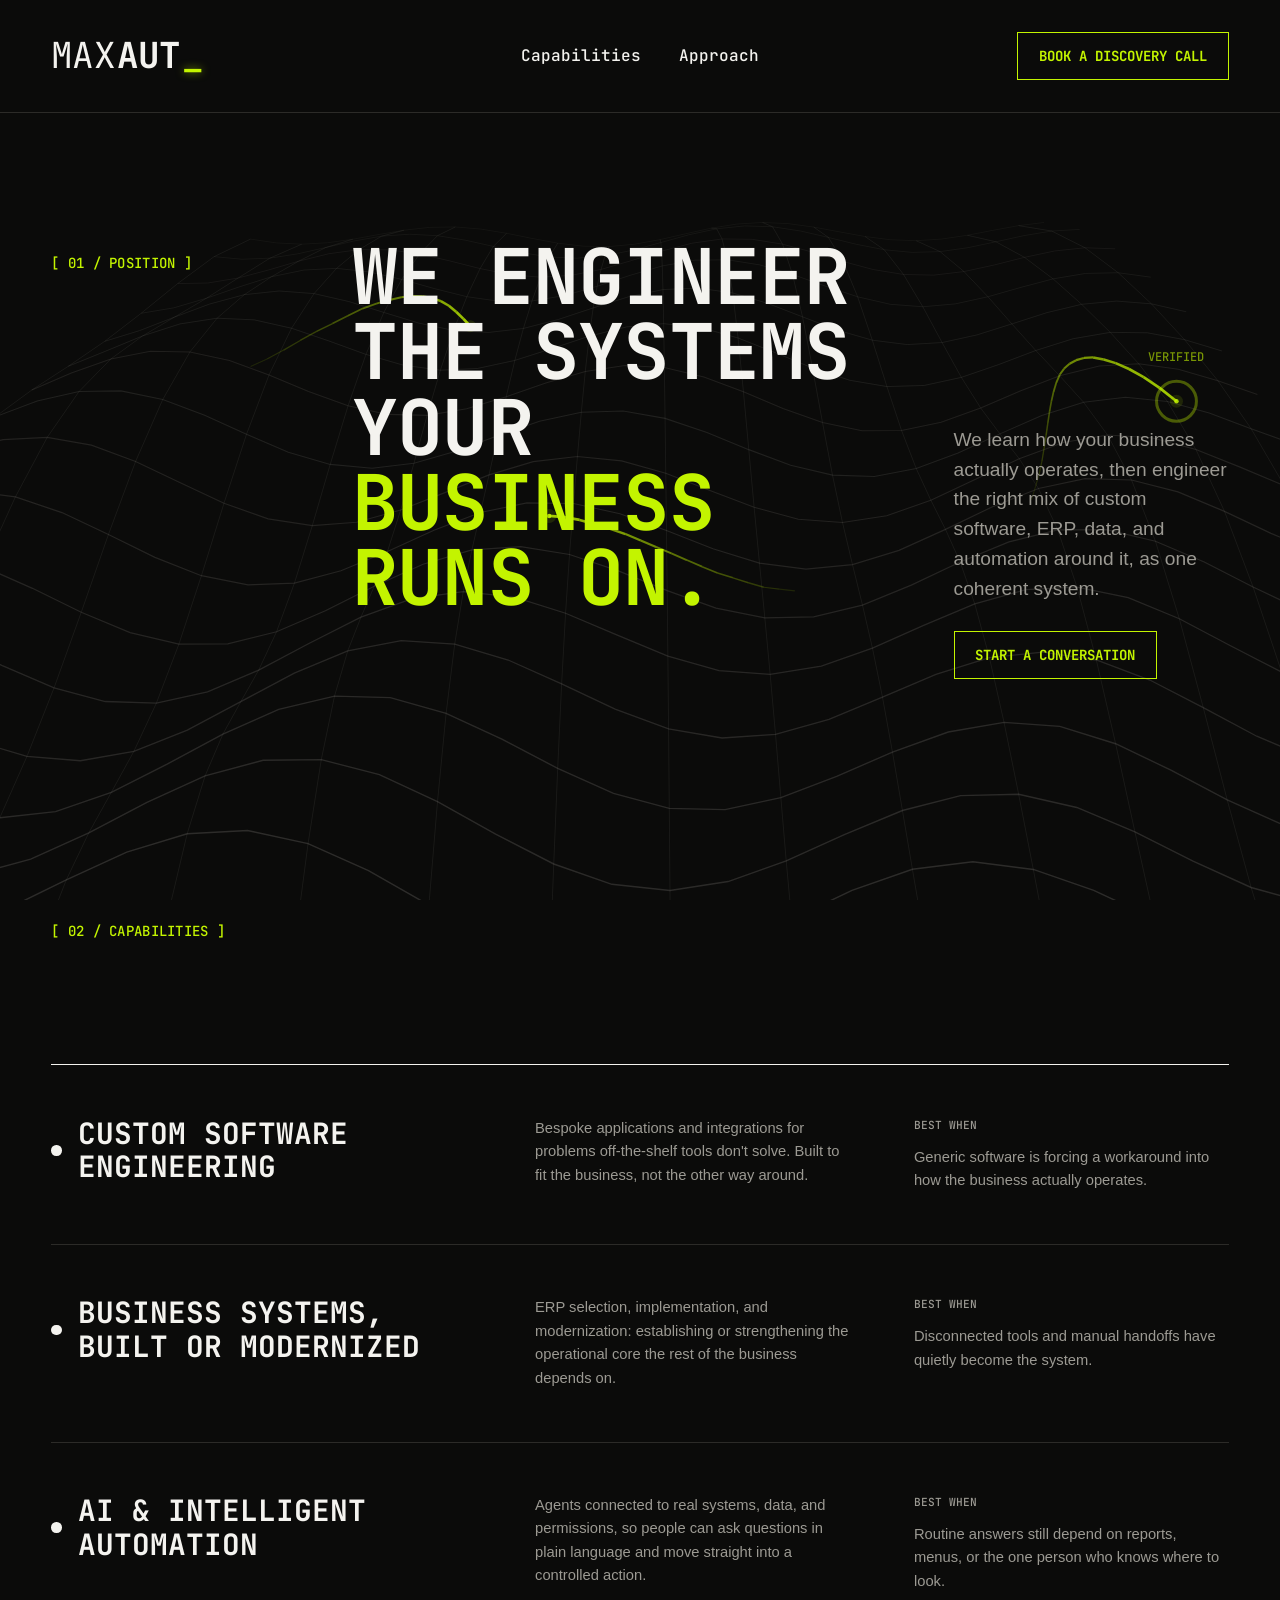
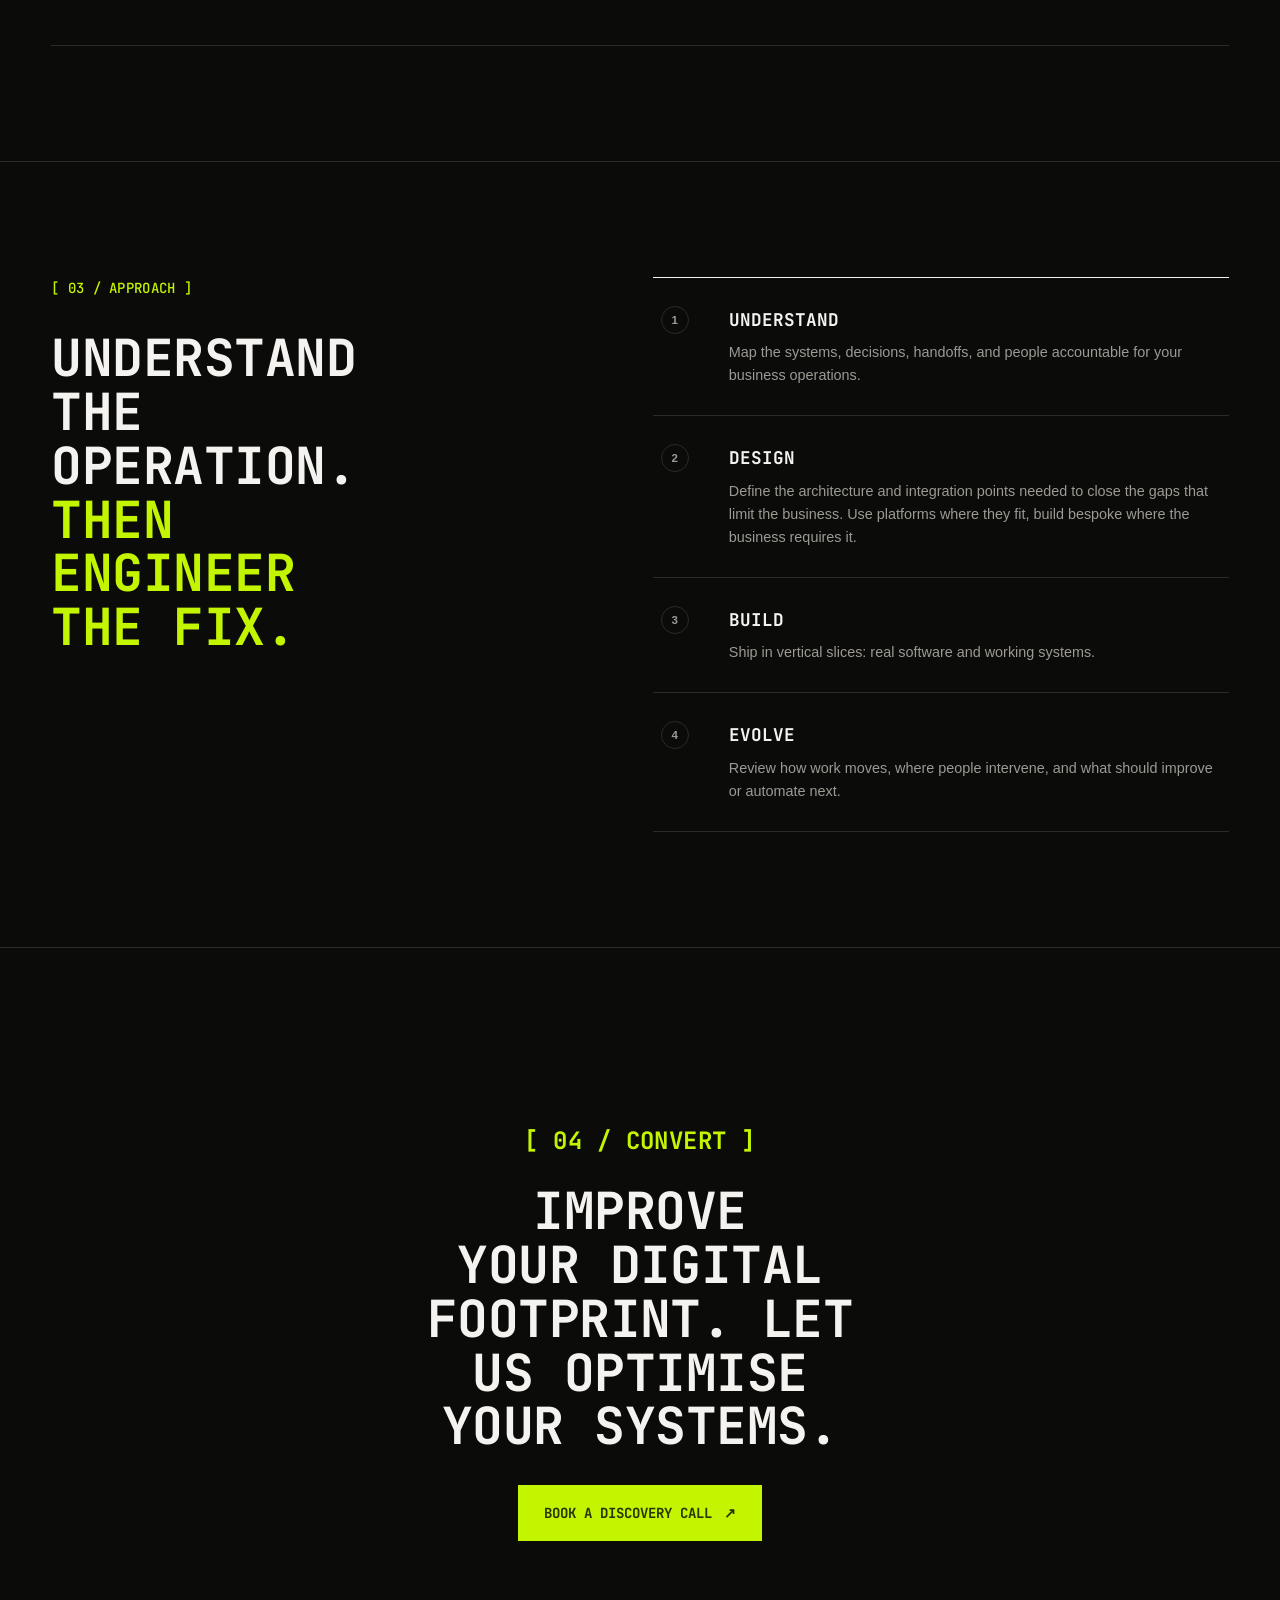
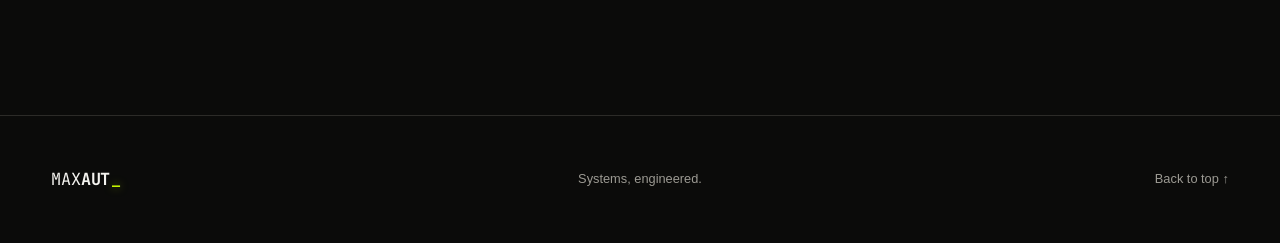
==== commit 5b318b71: "Update index.html with correct email address" ====
--- a/index.html
+++ b/index.html
@@ -148,7 +148,7 @@
       <p class="beat-marker beat-marker--convert">[ 04 / CONVERT ]</p>
       <h2 id="contact-title">Improve your digital footprint. Let us optimise your systems.</h2>
       <!-- Replace this placeholder with MAXAUT's confirmed scheduling URL before launch. -->
-      <a class="button button-signal" href="mailto:admin@maxaut.example?subject=MAXAUT%20discovery%20call">Book a discovery call<span aria-hidden="true">↗</span></a>
+      <a class="button button-signal" href="mailto:admin@maxaut.co.za?subject=MAXAUT%20discovery%20call">Book a discovery call<span aria-hidden="true">↗</span></a>
     </section>
 
     <!--
